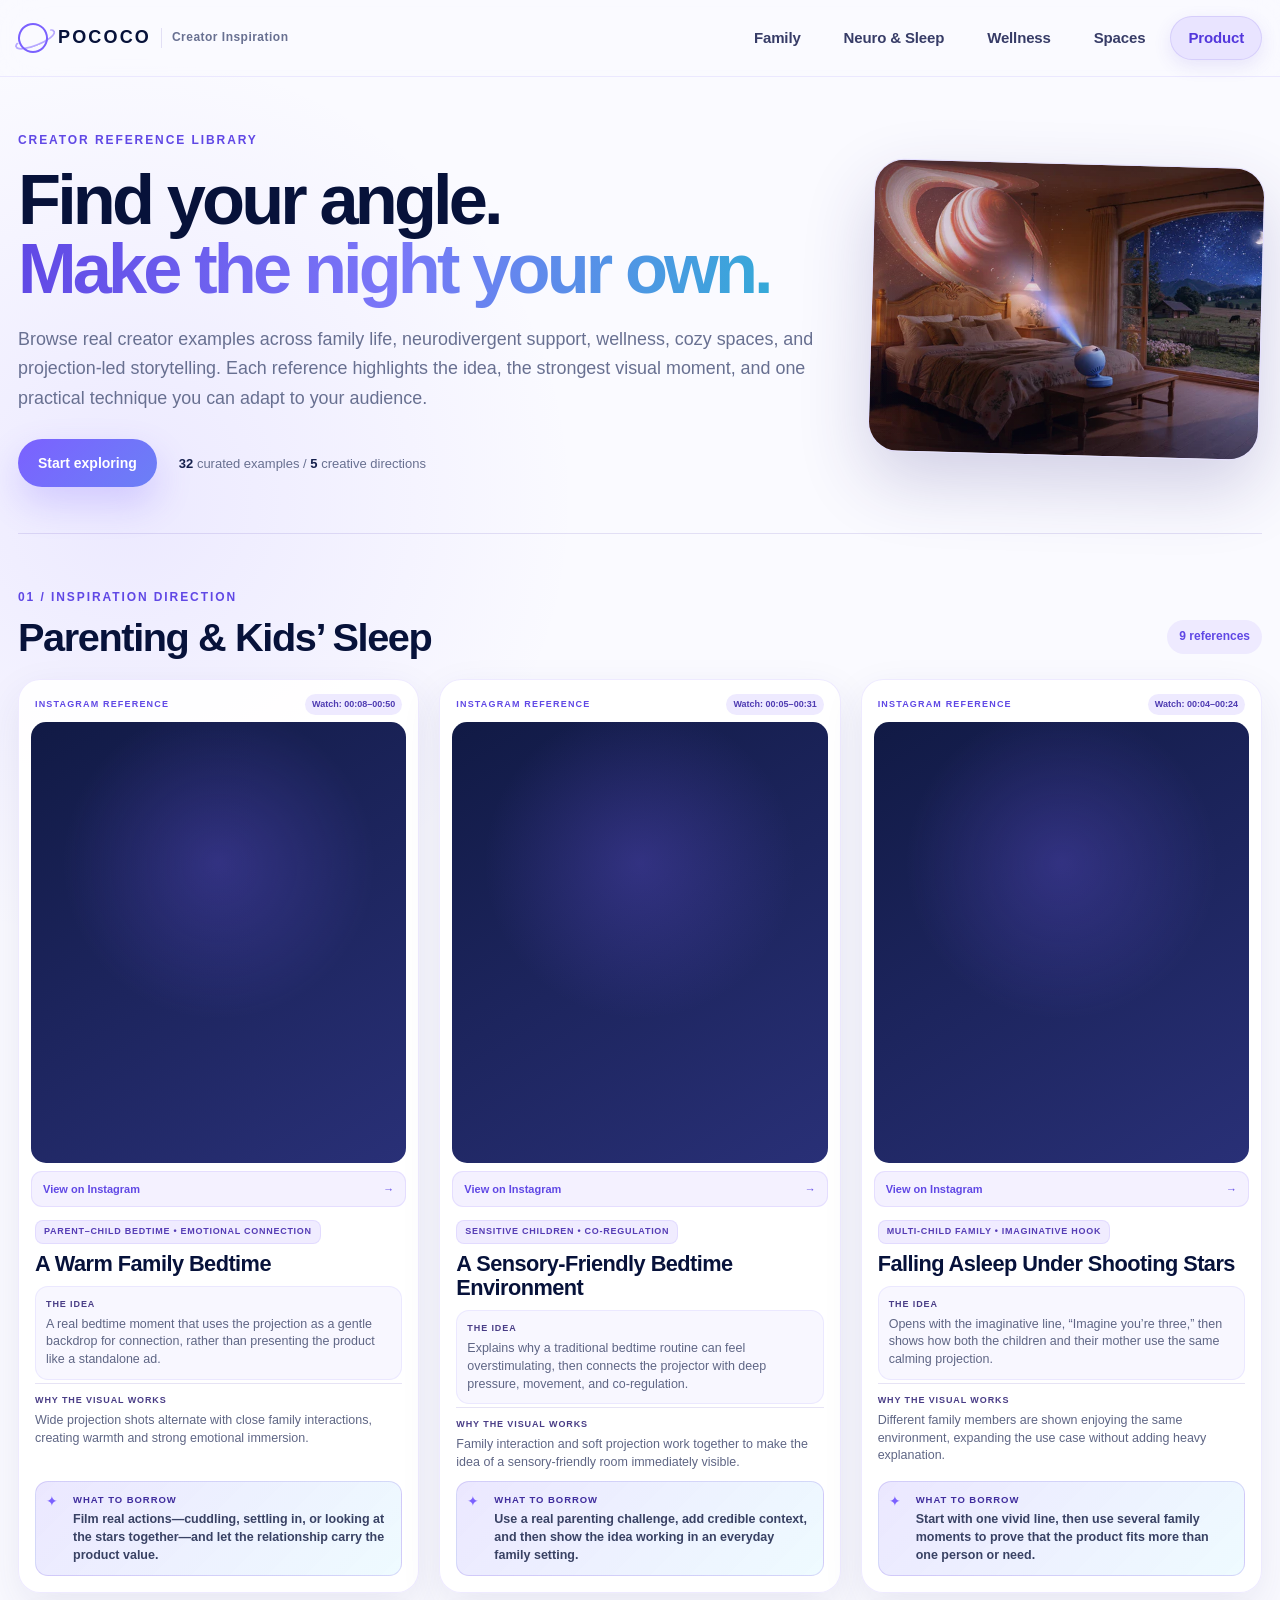
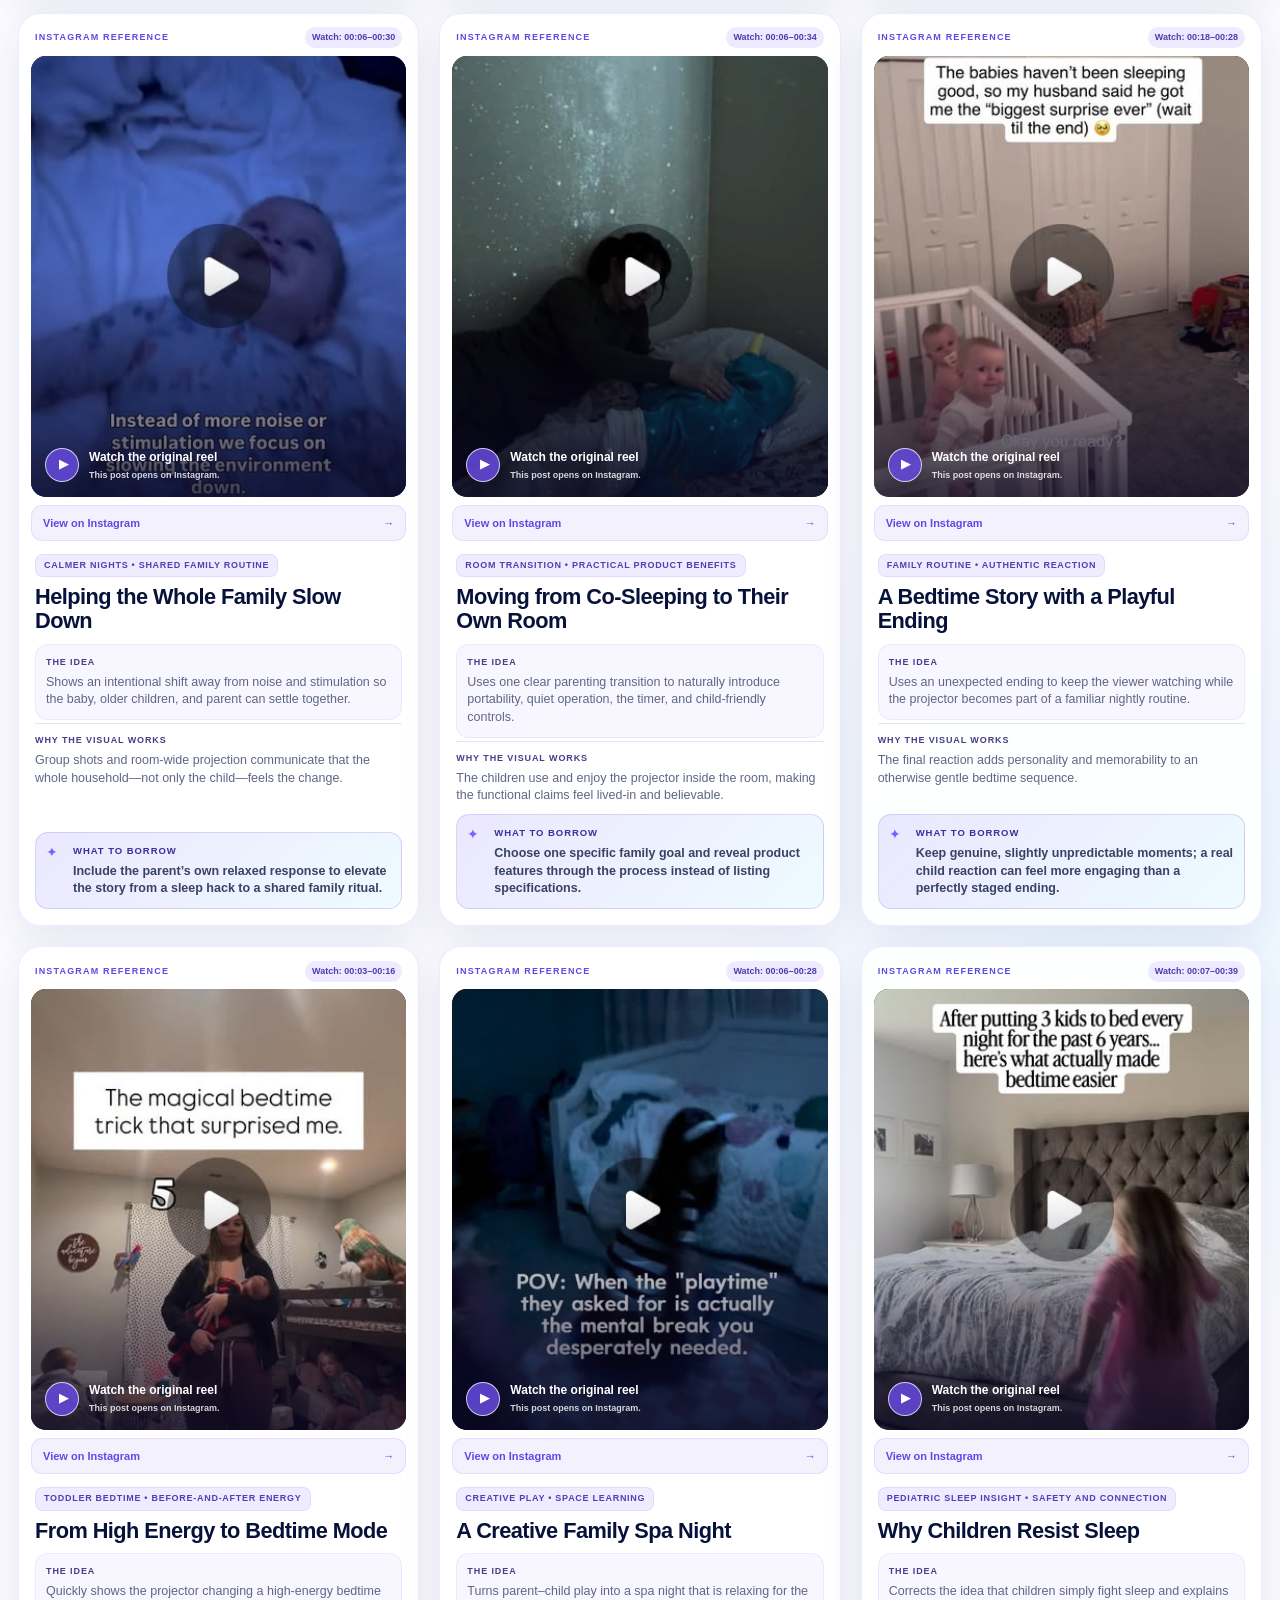
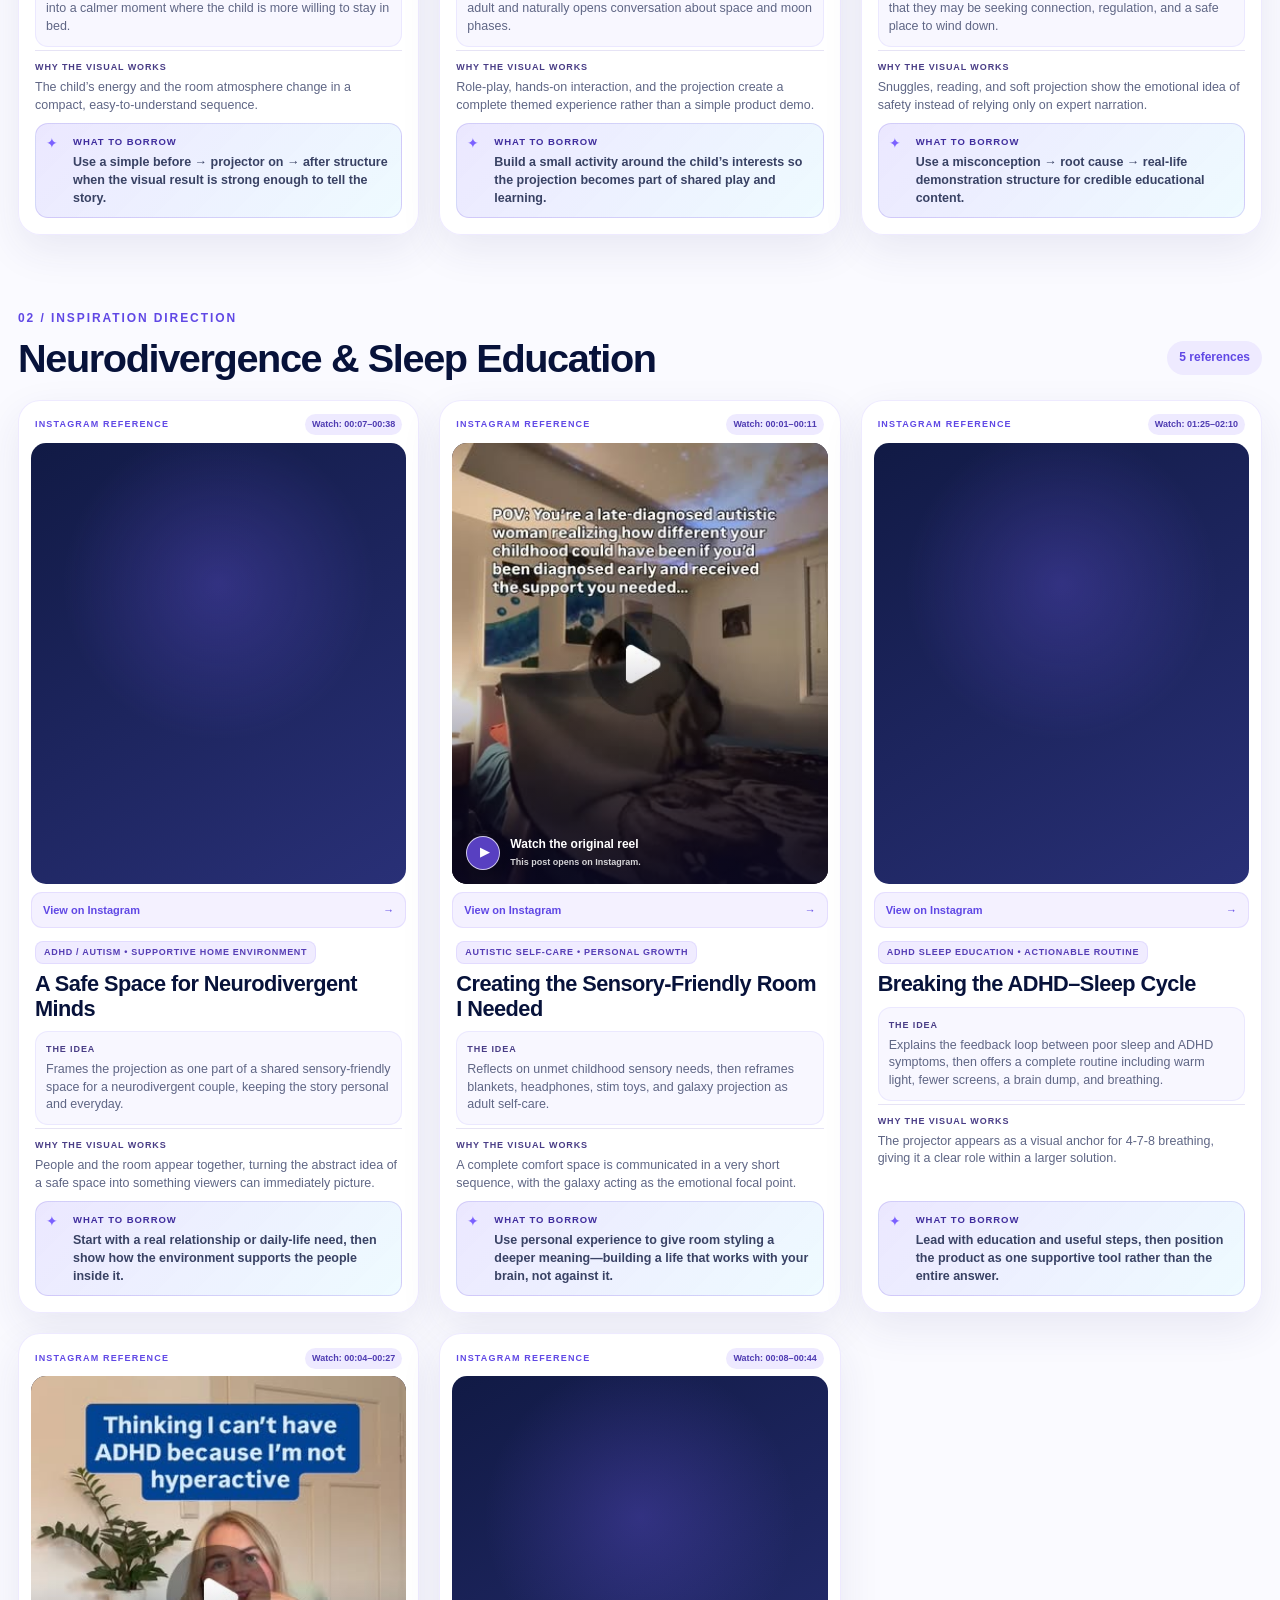
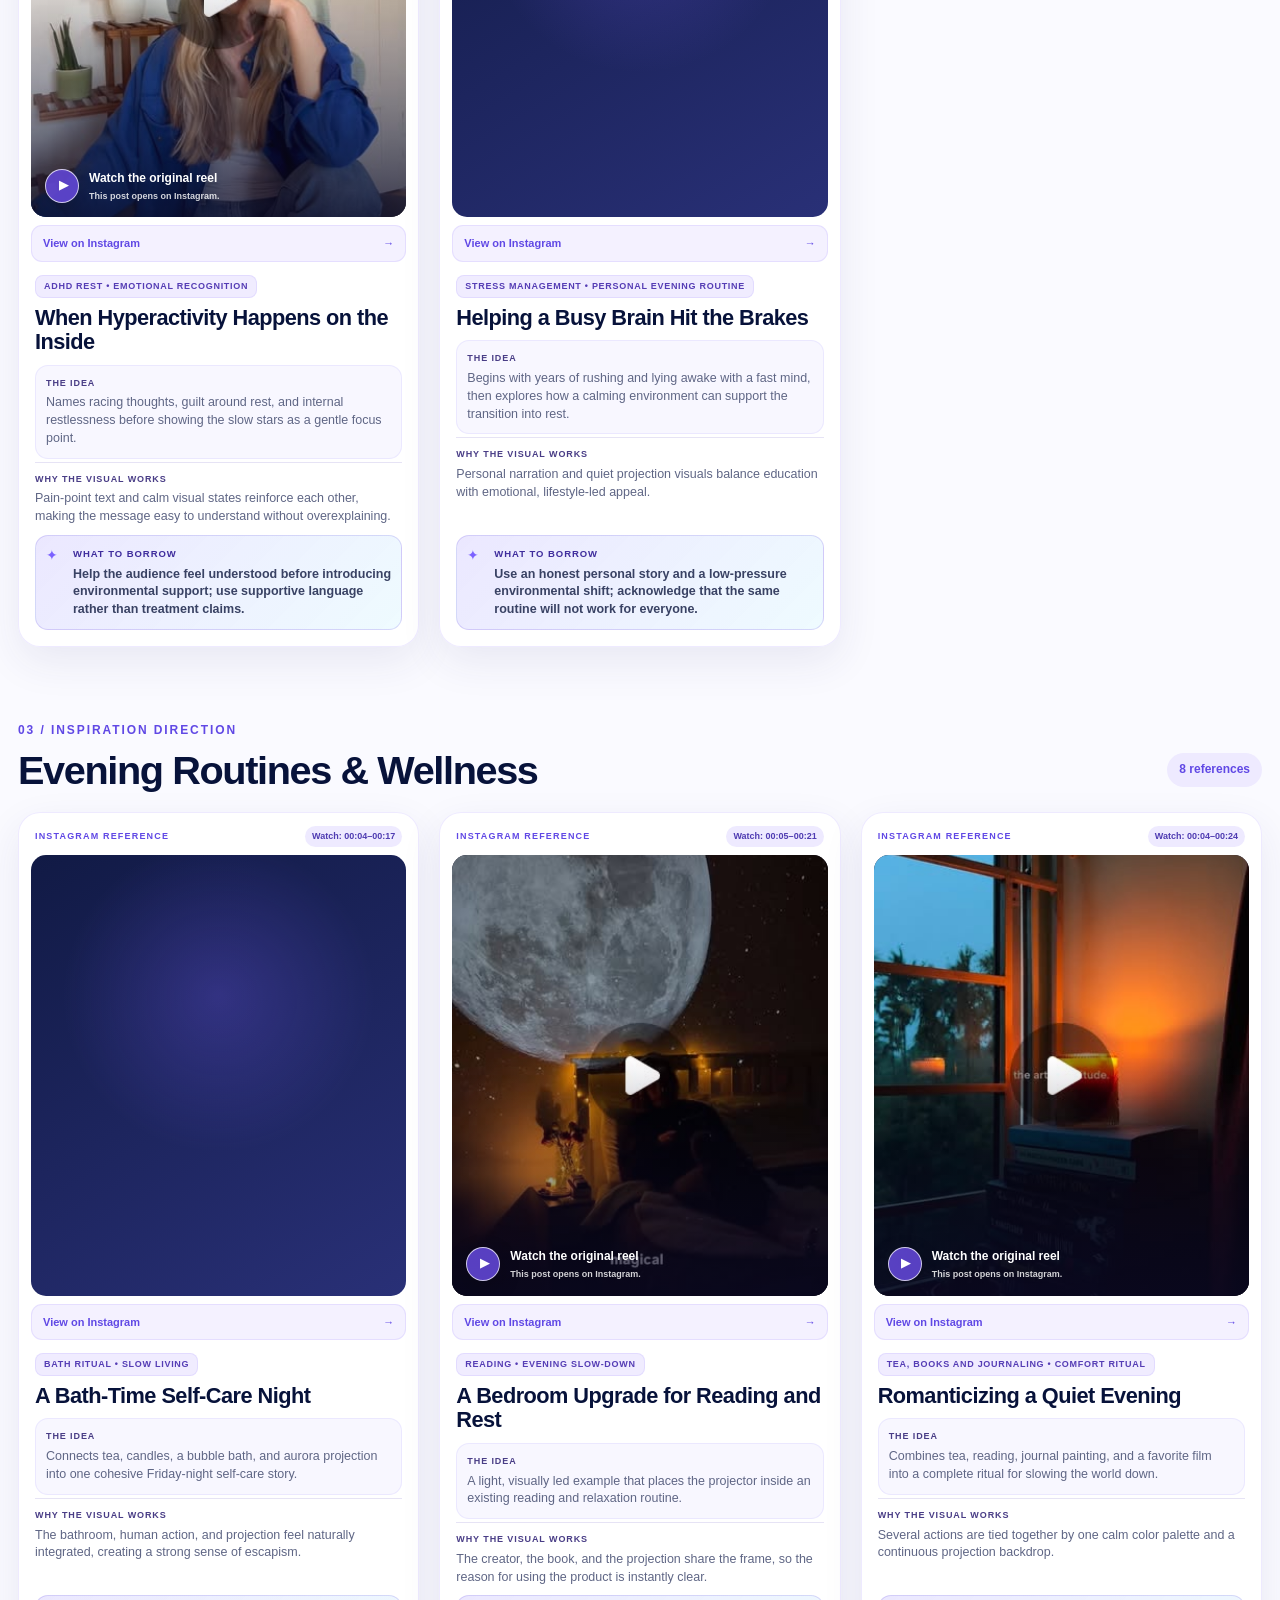
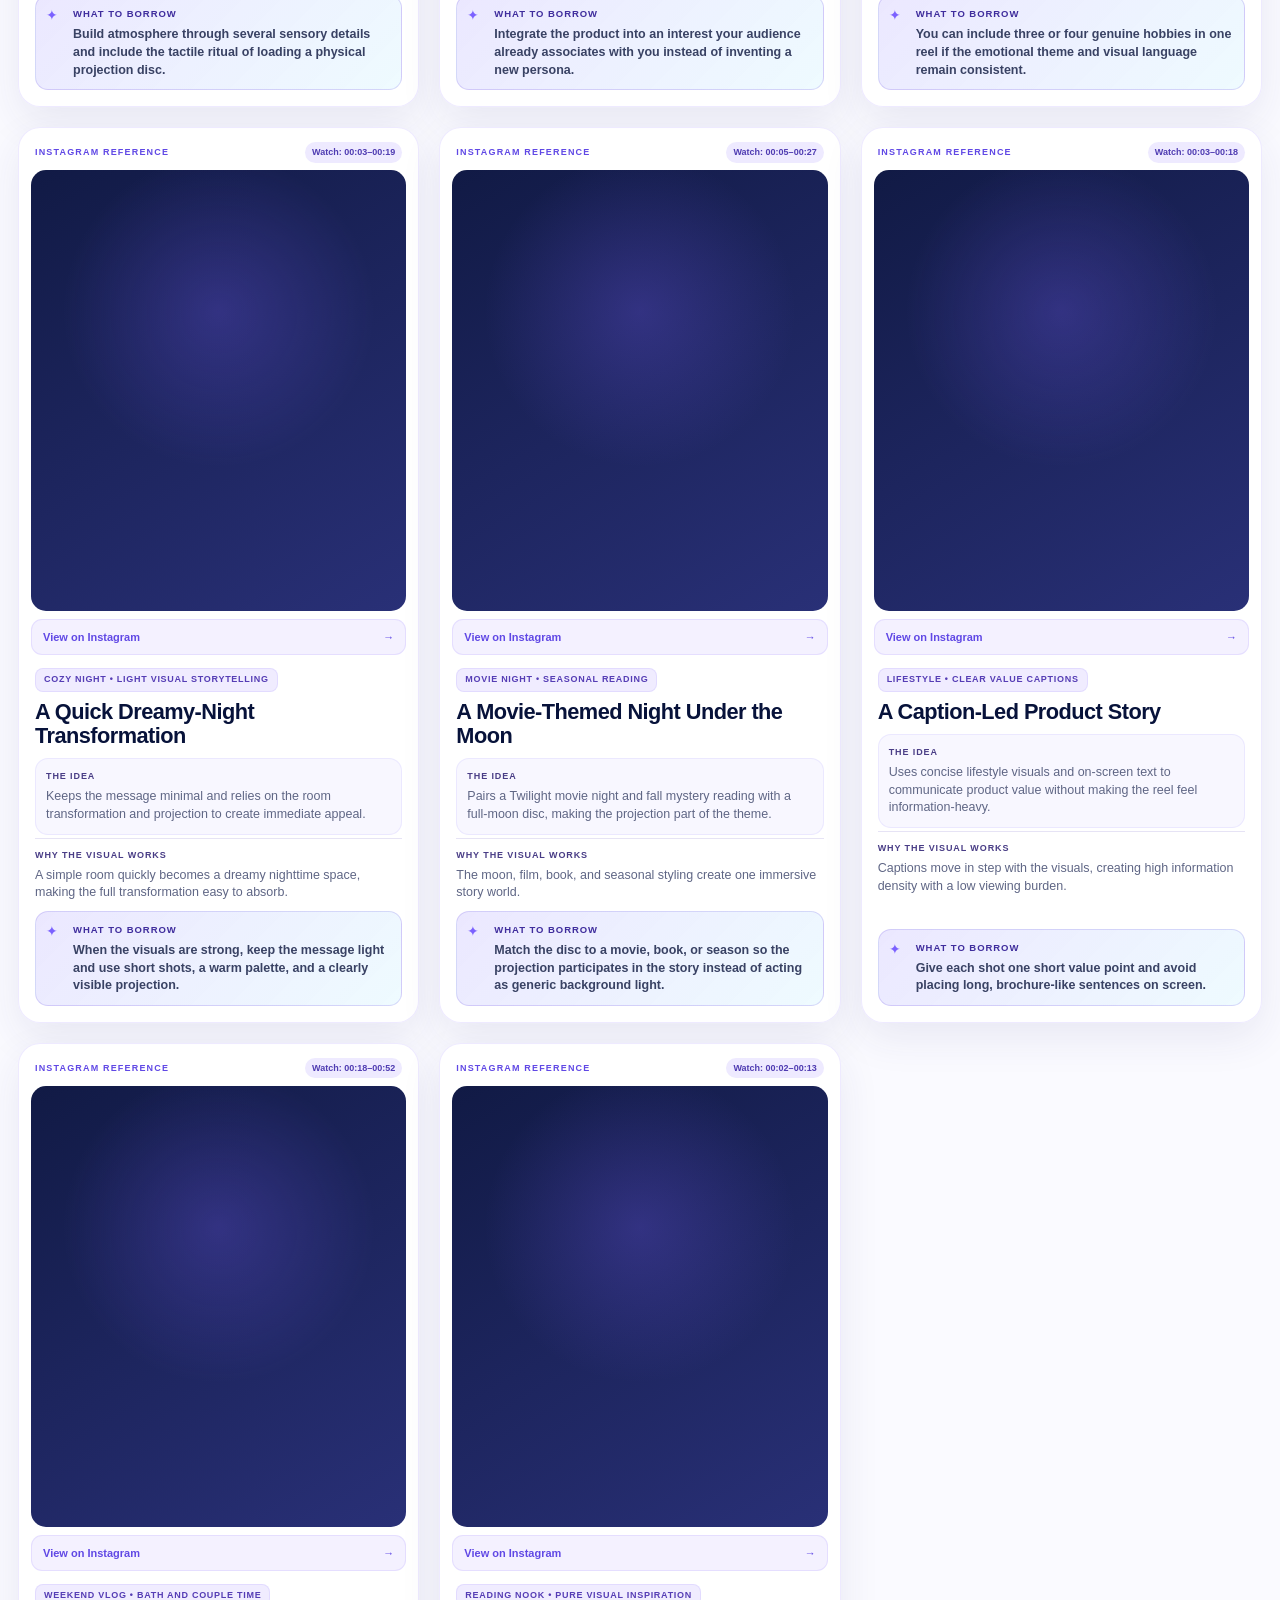
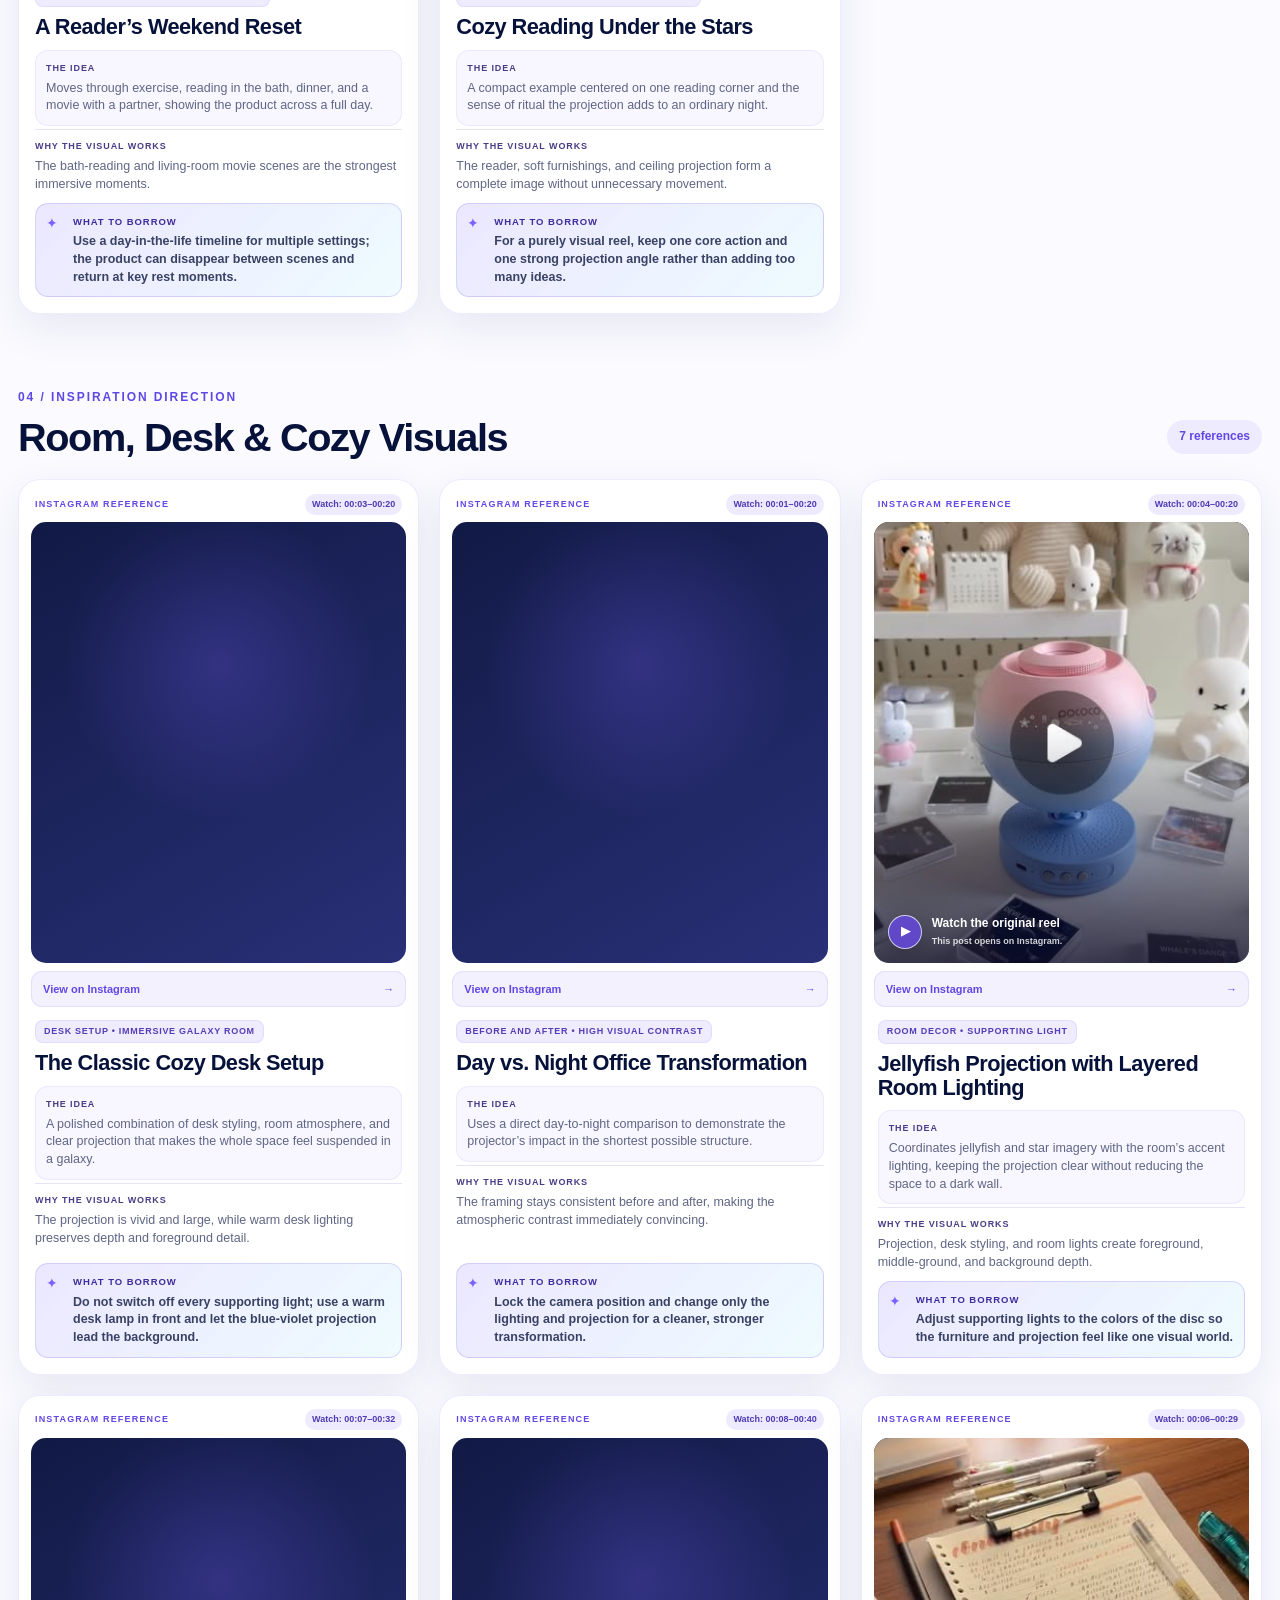
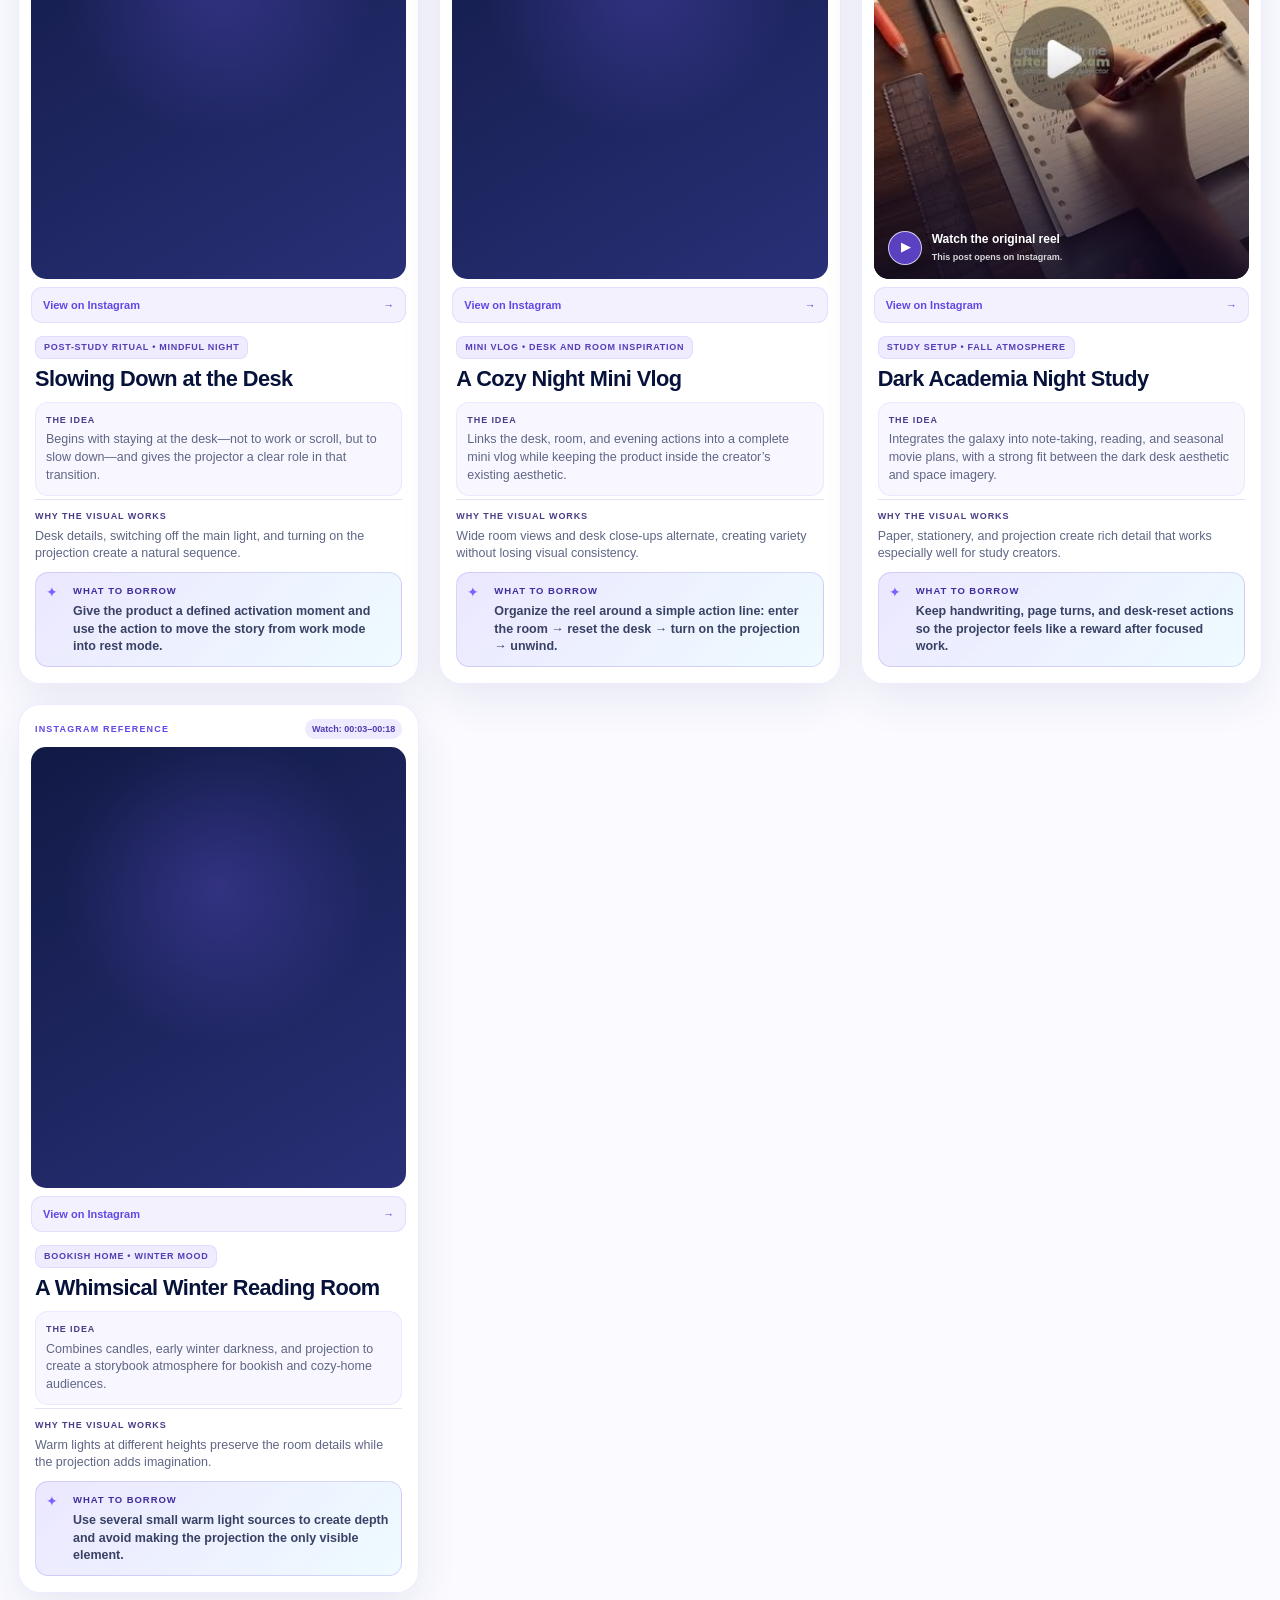
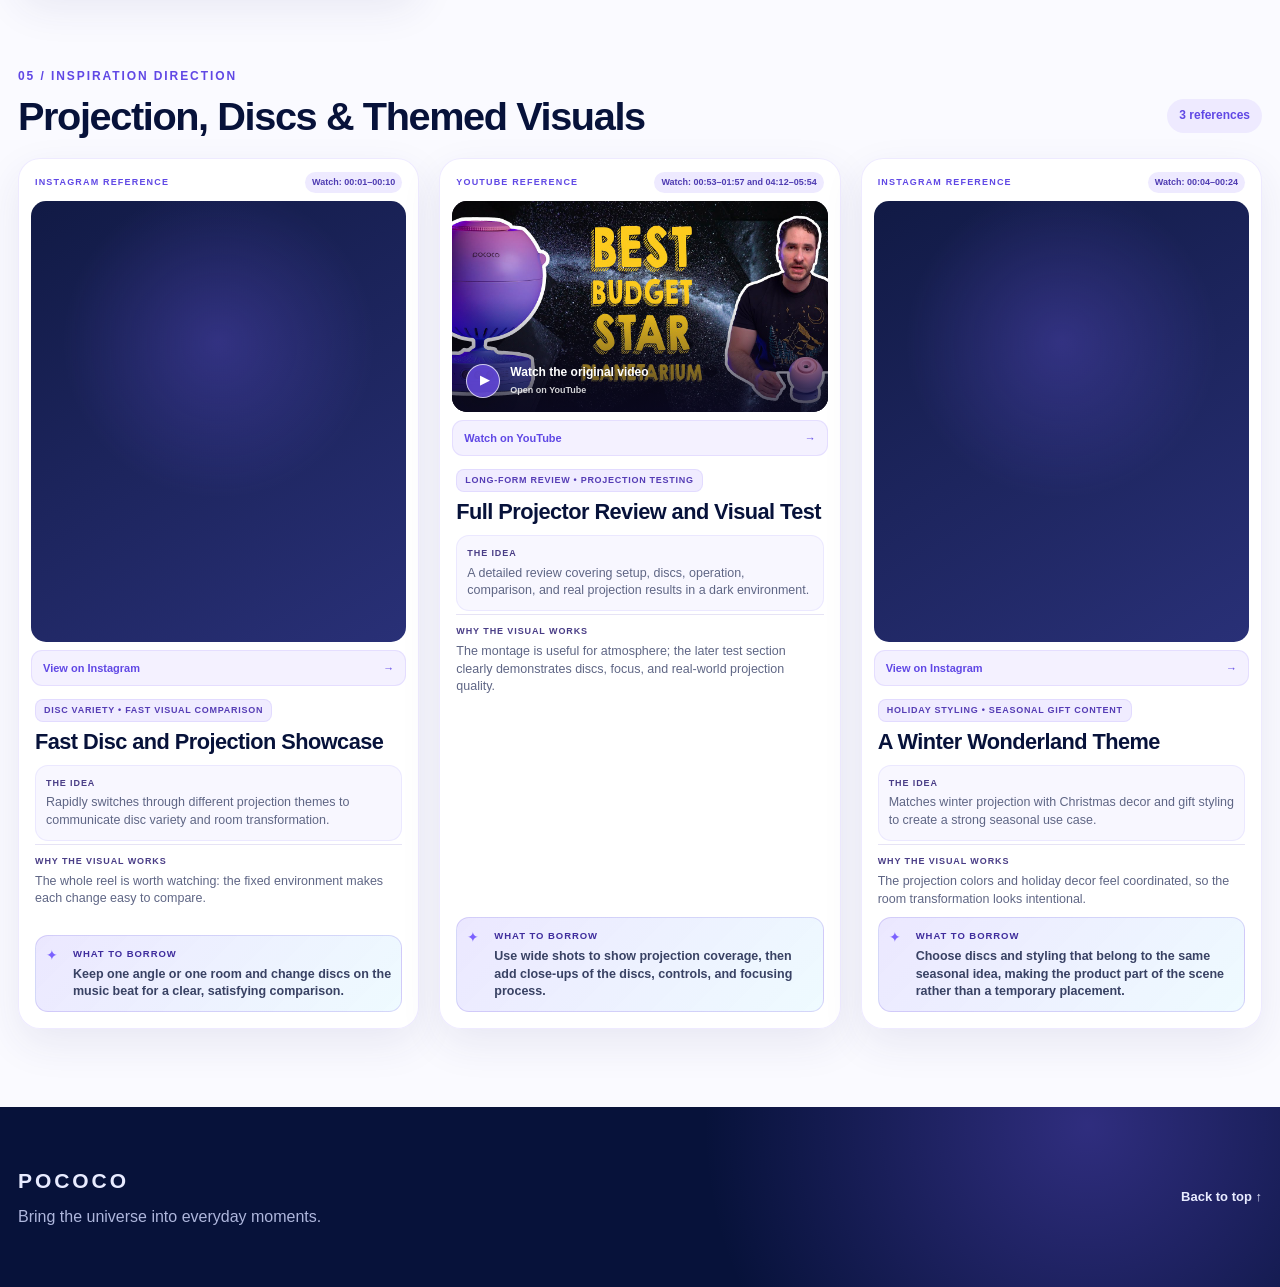
==== pococo-creator-inspiration-github-pages/index.html @ e90cc297 "Add files via upload" ====
<!doctype html>
<html lang="en">
<head>
  <meta charset="utf-8">
  <meta name="viewport" content="width=device-width, initial-scale=1">
  <meta name="theme-color" content="#f5f3ff">
  <meta name="description" content="A curated library of POCOCO creator inspiration: content angles, visual references, and practical ideas to borrow.">
  <title>POCOCO Creator Inspiration Library</title>
  <link rel="preconnect" href="https://www.instagram.com">
  <link rel="preconnect" href="https://www.youtube-nocookie.com">
  <link rel="stylesheet" href="./styles.css">
  <link rel="stylesheet" href="./layout-v2.css">
  <link rel="stylesheet" href="./compact-final.css">
  <link rel="stylesheet" href="./embed-fallback.css">
  <link rel="stylesheet" href="./nav-enhancement.css">
</head>
<body>
  <a class="skip-link" href="#library">Skip to inspiration library</a>

  <header class="site-header" id="top">
    <div class="header-inner">
      <a class="brand" href="#top" aria-label="POCOCO Creator Inspiration Library home">
        <span class="brand-orbit" aria-hidden="true"></span>
        <span class="brand-name">POCOCO</span>
        <span class="brand-divider" aria-hidden="true"></span>
        <span class="brand-subtitle">Creator Inspiration</span>
      </a>
      <button class="menu-toggle" type="button" aria-expanded="false" aria-controls="category-nav">
        <span>Browse categories</span>
        <span class="menu-icon" aria-hidden="true"></span>
      </button>
      <nav class="category-nav" id="category-nav" aria-label="Inspiration categories"></nav>
    </div>
  </header>

  <main>
    <section class="hero compact-hero" aria-labelledby="page-title">
      <div class="hero-copy">
        <p class="eyebrow">Creator reference library</p>
        <h1 id="page-title">Find your angle.<br><span>Make the night your own.</span></h1>
        <p class="hero-lead">
          Browse real creator examples across family life, neurodivergent support, wellness,
          cozy spaces, and projection-led storytelling. Each reference highlights the idea,
          the strongest visual moment, and one practical technique you can adapt to your audience.
        </p>
        <div class="hero-actions">
          <a class="button primary" href="#family">Start exploring</a>
          <p><strong>32</strong> curated examples / <strong>5</strong> creative directions</p>
        </div>
      </div>
      <div class="hero-visual">
        <figure class="hero-photo">
          <img
            src="./assets/hero-bedroom.webp"
            alt="POCOCO projector creating a planetary scene in a cozy bedroom"
          >
        </figure>
      </div>
    </section>

    <div id="library">
      <div class="category-sections" id="category-sections" aria-live="polite"></div>
    </div>
  </main>

  <footer>
    <div class="footer-inner">
      <div>
        <span class="footer-brand">POCOCO</span>
        <p>Bring the universe into everyday moments.</p>
      </div>
      <a href="#top">Back to top &uarr;</a>
    </div>
  </footer>

  <template id="category-template">
    <section class="category-section">
      <div class="section-heading">
        <div>
          <p class="section-index"></p>
          <h2></h2>
        </div>
        <p class="section-count"></p>
      </div>
      <div class="case-list"></div>
    </section>
  </template>

  <template id="case-template">
    <article class="case-card">
      <div class="video-shell">
        <div class="video-topline">
          <span class="platform-badge"></span>
          <span class="watch-time"></span>
        </div>
        <div class="embed-wrap">
          <iframe
            loading="lazy"
            title=""
            src=""
            allow="autoplay; clipboard-write; encrypted-media; picture-in-picture; web-share"
            allowfullscreen>
          </iframe>
        </div>
        <a class="source-link" href="" target="_blank" rel="noopener noreferrer">
          <span class="source-link-label">View original post</span>
          <span aria-hidden="true">&rarr;</span>
        </a>
      </div>
      <div class="case-copy">
        <p class="direction"></p>
        <h3></h3>
        <div class="case-block overview-block">
          <span class="block-label">The idea</span>
          <p class="overview"></p>
        </div>
        <div class="case-block visual-block">
          <span class="block-label">Why the visual works</span>
          <p class="visual-note"></p>
        </div>
        <div class="takeaway">
          <span class="takeaway-icon" aria-hidden="true">&#10022;</span>
          <div>
            <span class="block-label">What to borrow</span>
            <p class="learn"></p>
          </div>
        </div>
      </div>
    </article>
  </template>

  <script src="./data.js"></script>
  <script src="./app-final.js"></script>
  <script src="./audited-instagram-fallbacks.js"></script>
  <script src="./youtube-fallback.js"></script>
</body>
</html>
---- pococo-creator-inspiration-github-pages/styles.css ----
:root {
  --deep: #07123a;
  --ink: #15204d;
  --muted: #687091;
  --violet: #7b61ff;
  --violet-deep: #6048e5;
  --blue: #7fa0ff;
  --cyan: #64d6f5;
  --gold: #ffd66b;
  --paper: #fafaff;
  --soft: #f3f5ff;
  --lavender: #eeeaff;
  --white: #ffffff;
  --line: rgba(100, 83, 195, .16);
  --shadow: 0 24px 68px rgba(51, 52, 124, .12);
  --content: 1240px;
}

* {
  box-sizing: border-box;
}

html {
  scroll-behavior: smooth;
  scroll-padding-top: 112px;
}

body {
  margin: 0;
  color: var(--ink);
  background:
    radial-gradient(circle at 10% 4%, rgba(123, 97, 255, .11), transparent 28rem),
    radial-gradient(circle at 88% 20%, rgba(93, 215, 255, .10), transparent 28rem),
    var(--paper);
  font-family: -apple-system, BlinkMacSystemFont, "SF Pro Display", "SF Pro Text", Inter, "Segoe UI", Arial, sans-serif;
  line-height: 1.65;
  -webkit-font-smoothing: antialiased;
}

body.menu-open {
  overflow: hidden;
}

a {
  color: inherit;
}

button,
a {
  -webkit-tap-highlight-color: transparent;
}

.skip-link {
  position: fixed;
  z-index: 999;
  top: 8px;
  left: 8px;
  padding: 10px 14px;
  color: var(--white);
  background: var(--deep);
  border-radius: 10px;
  transform: translateY(-150%);
}

.skip-link:focus {
  transform: translateY(0);
}

.site-header {
  position: sticky;
  z-index: 100;
  top: 0;
  border-bottom: 1px solid rgba(123, 97, 255, .12);
  background: rgba(250, 250, 255, .86);
  backdrop-filter: blur(20px);
}

.header-inner {
  width: min(var(--content), calc(100% - 36px));
  min-height: 76px;
  margin: 0 auto;
  display: flex;
  align-items: center;
  gap: 28px;
}

.brand {
  flex: 0 0 auto;
  display: inline-flex;
  align-items: center;
  gap: 10px;
  text-decoration: none;
  color: var(--deep);
}

.brand-orbit {
  position: relative;
  width: 30px;
  height: 30px;
  border: 2px solid var(--violet);
  border-radius: 50%;
  transform: rotate(-22deg);
}

.brand-orbit::after {
  content: "";
  position: absolute;
  width: 39px;
  height: 10px;
  top: 8px;
  left: -7px;
  border: 2px solid rgba(123, 97, 255, .52);
  border-top-color: transparent;
  border-radius: 50%;
}

.brand-name {
  font-size: 18px;
  font-weight: 900;
  letter-spacing: .12em;
}

.brand-divider {
  width: 1px;
  height: 20px;
  background: var(--line);
}

.brand-subtitle {
  color: var(--muted);
  font-size: 12px;
  font-weight: 750;
  letter-spacing: .04em;
}

.category-nav {
  margin-left: auto;
  display: flex;
  justify-content: flex-end;
  align-items: center;
  gap: 6px;
}

.category-nav a {
  padding: 9px 11px;
  border-radius: 999px;
  color: #4f5678;
  font-size: 12px;
  font-weight: 800;
  line-height: 1.2;
  text-decoration: none;
  transition: color .18s ease, background .18s ease;
}

.category-nav a:hover,
.category-nav a.active {
  color: var(--violet-deep);
  background: var(--lavender);
}

.menu-toggle {
  display: none;
  margin-left: auto;
  padding: 9px 12px;
  align-items: center;
  gap: 10px;
  color: var(--ink);
  background: var(--white);
  border: 1px solid var(--line);
  border-radius: 999px;
  font: inherit;
  font-size: 12px;
  font-weight: 800;
}

.menu-icon,
.menu-icon::before,
.menu-icon::after {
  width: 16px;
  height: 2px;
  display: block;
  background: var(--violet);
  border-radius: 2px;
}

.menu-icon {
  position: relative;
}

.menu-icon::before,
.menu-icon::after {
  content: "";
  position: absolute;
  left: 0;
}

.menu-icon::before {
  top: -5px;
}

.menu-icon::after {
  top: 5px;
}

.hero {
  position: relative;
  width: min(var(--content), calc(100% - 36px));
  min-height: 620px;
  margin: 0 auto;
  padding: 96px 0 74px;
  display: grid;
  grid-template-columns: minmax(0, 1.08fr) minmax(360px, .92fr);
  align-items: center;
  gap: 64px;
}

.eyebrow,
.section-index {
  margin: 0 0 14px;
  color: var(--violet-deep);
  font-size: 12px;
  font-weight: 900;
  letter-spacing: .16em;
  text-transform: uppercase;
}

.hero h1 {
  max-width: 760px;
  margin: 0;
  color: var(--deep);
  font-size: clamp(47px, 6.4vw, 84px);
  line-height: .98;
  letter-spacing: -.055em;
}

.hero h1 span {
  color: transparent;
  background: linear-gradient(98deg, var(--violet-deep), #7a77f8 50%, #35a9d8);
  -webkit-background-clip: text;
  background-clip: text;
}

.hero-lead {
  max-width: 720px;
  margin: 28px 0 0;
  color: var(--muted);
  font-size: clamp(17px, 1.7vw, 21px);
}

.hero-actions {
  margin-top: 34px;
  display: flex;
  align-items: center;
  gap: 22px;
}

.hero-actions p {
  margin: 0;
  color: var(--muted);
  font-size: 13px;
}

.hero-actions strong {
  color: var(--ink);
}

.button {
  display: inline-flex;
  min-height: 48px;
  padding: 12px 20px;
  align-items: center;
  justify-content: center;
  border-radius: 999px;
  font-size: 14px;
  font-weight: 850;
  text-decoration: none;
}

.button.primary {
  color: var(--white);
  background: linear-gradient(135deg, var(--violet), #6b80f6);
  box-shadow: 0 16px 36px rgba(123, 97, 255, .24);
  transition: transform .18s ease, box-shadow .18s ease;
}

.button.primary:hover {
  transform: translateY(-2px);
  box-shadow: 0 20px 42px rgba(123, 97, 255, .3);
}

.hero-visual {
  position: relative;
  min-height: 470px;
  display: grid;
  place-items: center;
}

.glow {
  position: absolute;
  border-radius: 50%;
  filter: blur(4px);
}

.glow-one {
  width: 390px;
  height: 390px;
  background: radial-gradient(circle at 38% 35%, rgba(255,255,255,.95), rgba(123,97,255,.20) 42%, rgba(123,97,255,0) 72%);
}

.glow-two {
  width: 330px;
  height: 330px;
  right: 0;
  bottom: 0;
  background: radial-gradient(circle, rgba(93,215,255,.18), transparent 68%);
}

.planet-card {
  position: relative;
  z-index: 2;
  width: min(410px, 92%);
  padding: 28px 30px 26px;
  background: rgba(255,255,255,.72);
  border: 1px solid rgba(255,255,255,.88);
  border-radius: 40px;
  box-shadow: var(--shadow);
  backdrop-filter: blur(20px);
  transform: rotate(2deg);
}

.planet-card p {
  margin: 18px 0 0;
  color: #535b7d;
  font-size: 15px;
  font-weight: 700;
}

.planet {
  position: relative;
  width: 260px;
  height: 260px;
  margin: 0 auto;
  overflow: visible;
  background:
    radial-gradient(circle at 32% 27%, rgba(255,255,255,.92), transparent 10%),
    radial-gradient(circle at 42% 40%, #a8d7ff 0 8%, transparent 9%),
    radial-gradient(circle at 58% 58%, #6748df 0 8%, transparent 9%),
    radial-gradient(circle at 45% 45%, #a89bff, #7057e7 52%, #303c9d);
  border-radius: 50%;
  box-shadow:
    inset -28px -30px 58px rgba(12,16,67,.35),
    0 30px 80px rgba(83,63,190,.28);
}

.planet::after {
  content: "";
  position: absolute;
  inset: 13%;
  border: 1px solid rgba(255,255,255,.28);
  border-radius: 50%;
}

.planet-ring {
  position: absolute;
  z-index: -1;
  width: 360px;
  height: 78px;
  top: 92px;
  left: -50px;
  border: 24px solid rgba(255,214,107,.64);
  border-left-color: rgba(93,215,255,.5);
  border-right-color: rgba(123,97,255,.42);
  border-radius: 50%;
  transform: rotate(-18deg);
  box-shadow: 0 0 30px rgba(255,214,107,.16);
}

.planet-light {
  position: absolute;
  width: 42px;
  height: 18px;
  top: 67px;
  right: 53px;
  border-radius: 50%;
  background: rgba(255,255,255,.34);
  filter: blur(3px);
  transform: rotate(-28deg);
}

.star {
  position: absolute;
  z-index: 3;
  color: var(--violet);
  font-size: 28px;
}

.star-a { top: 40px; right: 34px; }
.star-b { bottom: 92px; left: 14px; color: #42b6df; font-size: 38px; }
.star-c { top: 110px; left: 20px; color: var(--gold); font-size: 18px; }

.library-intro {
  width: min(var(--content), calc(100% - 36px));
  margin: 0 auto;
  padding: 64px 0;
  display: grid;
  grid-template-columns: 1.12fr .88fr;
  gap: 80px;
  border-top: 1px solid var(--line);
}

.library-intro h2 {
  max-width: 780px;
  margin: 0;
  color: var(--deep);
  font-size: clamp(32px, 4.1vw, 53px);
  line-height: 1.08;
  letter-spacing: -.035em;
}

.library-intro > p {
  margin: 33px 0 0;
  color: var(--muted);
  font-size: 17px;
}

.category-sections {
  width: min(var(--content), calc(100% - 36px));
  margin: 0 auto;
}

.category-section {
  padding: 76px 0 34px;
  scroll-margin-top: 100px;
}

.section-heading {
  margin-bottom: 28px;
  display: flex;
  justify-content: space-between;
  align-items: flex-end;
  gap: 24px;
}

.section-heading h2 {
  margin: 0;
  color: var(--deep);
  font-size: clamp(30px, 4vw, 48px);
  line-height: 1.08;
  letter-spacing: -.035em;
}

.section-count {
  flex: 0 0 auto;
  margin: 0 0 5px;
  padding: 7px 12px;
  color: var(--violet-deep);
  background: var(--lavender);
  border-radius: 999px;
  font-size: 12px;
  font-weight: 850;
}

.case-list {
  display: grid;
  gap: 30px;
}

.case-card {
  min-width: 0;
  padding: 22px;
  display: grid;
  grid-template-columns: minmax(320px, .88fr) minmax(0, 1.12fr);
  gap: 36px;
  align-items: stretch;
  background: rgba(255,255,255,.88);
  border: 1px solid rgba(123,97,255,.13);
  border-radius: 30px;
  box-shadow: 0 20px 58px rgba(42,46,111,.09);
}

.case-card:nth-child(even) {
  grid-template-columns: minmax(0, 1.12fr) minmax(320px, .88fr);
}

.case-card:nth-child(even) .video-shell {
  order: 2;
}

.case-card:nth-child(even) .case-copy {
  order: 1;
}

.video-shell {
  min-width: 0;
  display: flex;
  flex-direction: column;
}

.video-topline {
  min-height: 26px;
  margin: 2px 2px 10px;
  display: flex;
  justify-content: space-between;
  align-items: center;
  gap: 12px;
}

.platform-badge {
  color: var(--violet-deep);
  font-size: 11px;
  font-weight: 900;
  letter-spacing: .13em;
  text-transform: uppercase;
}

.watch-time {
  color: var(--muted);
  font-size: 11px;
  font-weight: 750;
}

.embed-wrap {
  position: relative;
  width: 100%;
  min-height: 550px;
  overflow: hidden;
  background:
    radial-gradient(circle at 50% 32%, rgba(123,97,255,.25), transparent 44%),
    linear-gradient(150deg, #111a45, #293077);
  border-radius: 22px;
}

.embed-wrap iframe {
  width: 100%;
  height: 100%;
  min-height: 550px;
  display: block;
  border: 0;
}

.case-card.youtube .embed-wrap,
.case-card.youtube .embed-wrap iframe {
  min-height: 0;
  aspect-ratio: 16 / 9;
}

.source-link {
  margin-top: 12px;
  padding: 11px 14px;
  display: flex;
  justify-content: space-between;
  align-items: center;
  color: var(--violet-deep);
  background: #f4f1ff;
  border: 1px solid rgba(123,97,255,.13);
  border-radius: 14px;
  font-size: 13px;
  font-weight: 850;
  text-decoration: none;
  transition: background .18s ease, transform .18s ease;
}

.source-link:hover {
  background: #ebe6ff;
  transform: translateY(-1px);
}

.case-copy {
  min-width: 0;
  padding: 18px 14px 14px 0;
  display: flex;
  flex-direction: column;
  justify-content: center;
}

.case-card:nth-child(even) .case-copy {
  padding-right: 0;
  padding-left: 14px;
}

.direction {
  margin: 0 0 10px;
  color: var(--violet-deep);
  font-size: 11px;
  font-weight: 900;
  letter-spacing: .11em;
  text-transform: uppercase;
}

.case-copy h3 {
  margin: 0 0 24px;
  color: var(--deep);
  font-size: clamp(27px, 3vw, 39px);
  line-height: 1.08;
  letter-spacing: -.035em;
}

.case-block {
  padding: 18px 0;
  border-top: 1px solid var(--line);
}

.overview-block {
  padding-top: 0;
  border-top: 0;
}

.block-label {
  display: block;
  margin-bottom: 5px;
  color: #505878;
  font-size: 11px;
  font-weight: 900;
  letter-spacing: .12em;
  text-transform: uppercase;
}

.case-block p,
.takeaway p {
  margin: 0;
  color: var(--muted);
  font-size: 15px;
}

.takeaway {
  margin-top: 6px;
  padding: 17px 18px;
  display: grid;
  grid-template-columns: 28px 1fr;
  gap: 10px;
  background: linear-gradient(135deg, rgba(123,97,255,.10), rgba(93,215,255,.08));
  border: 1px solid rgba(123,97,255,.12);
  border-radius: 18px;
}

.takeaway-icon {
  color: var(--violet);
  font-size: 19px;
  line-height: 1.35;
}

footer {
  margin-top: 90px;
  color: #e8ebff;
  background:
    radial-gradient(circle at 85% 10%, rgba(123,97,255,.35), transparent 24rem),
    var(--deep);
}

.footer-inner {
  width: min(var(--content), calc(100% - 36px));
  min-height: 180px;
  margin: 0 auto;
  display: flex;
  justify-content: space-between;
  align-items: center;
  gap: 30px;
}

.footer-brand {
  font-size: 21px;
  font-weight: 900;
  letter-spacing: .14em;
}

.footer-inner p {
  margin: 5px 0 0;
  color: #aeb6dc;
}

.footer-inner a {
  font-size: 13px;
  font-weight: 800;
  text-decoration: none;
}

@media (max-width: 1080px) {
  .header-inner {
    min-height: 70px;
  }

  .brand-subtitle,
  .brand-divider {
    display: none;
  }

  .category-nav a {
    padding-inline: 8px;
    font-size: 11px;
  }

  .hero {
    grid-template-columns: minmax(0, 1fr) 360px;
    gap: 30px;
  }

  .planet {
    width: 220px;
    height: 220px;
  }

  .planet-ring {
    width: 305px;
    top: 76px;
    left: -42px;
  }

  .case-card,
  .case-card:nth-child(even) {
    grid-template-columns: minmax(290px, .8fr) minmax(0, 1.2fr);
    gap: 26px;
  }

  .case-card:nth-child(even) .video-shell,
  .case-card:nth-child(even) .case-copy {
    order: initial;
  }

  .case-card:nth-child(even) .case-copy {
    padding-left: 0;
    padding-right: 14px;
  }

  .embed-wrap,
  .embed-wrap iframe {
    min-height: 500px;
  }
}

@media (max-width: 820px) {
  html {
    scroll-padding-top: 82px;
  }

  .header-inner {
    width: min(100% - 24px, var(--content));
  }

  .menu-toggle {
    display: inline-flex;
  }

  .category-nav {
    position: fixed;
    inset: 70px 0 auto;
    max-height: calc(100dvh - 70px);
    padding: 18px 18px 26px;
    display: grid;
    justify-content: stretch;
    gap: 8px;
    overflow-y: auto;
    background: rgba(250,250,255,.98);
    border-bottom: 1px solid var(--line);
    box-shadow: 0 18px 34px rgba(35,38,88,.12);
    transform: translateY(-130%);
    opacity: 0;
    pointer-events: none;
    transition: transform .22s ease, opacity .22s ease;
  }

  .category-nav.open {
    transform: translateY(0);
    opacity: 1;
    pointer-events: auto;
  }

  .category-nav a {
    padding: 14px 16px;
    color: var(--ink);
    background: var(--white);
    border: 1px solid var(--line);
    border-radius: 14px;
    font-size: 13px;
  }

  .hero {
    min-height: auto;
    padding: 72px 0 44px;
    grid-template-columns: 1fr;
    gap: 30px;
  }

  .hero-visual {
    min-height: 390px;
  }

  .library-intro {
    padding: 54px 0 24px;
    grid-template-columns: 1fr;
    gap: 16px;
  }

  .library-intro > p {
    margin-top: 0;
  }

  .category-section {
    padding-top: 68px;
  }

  .case-card,
  .case-card:nth-child(even) {
    padding: 16px;
    grid-template-columns: 1fr;
    gap: 8px;
    border-radius: 24px;
  }

  .case-card:nth-child(even) .video-shell,
  .case-card:nth-child(even) .case-copy {
    order: initial;
  }

  .case-copy,
  .case-card:nth-child(even) .case-copy {
    padding: 24px 6px 8px;
  }

  .embed-wrap,
  .embed-wrap iframe {
    min-height: min(680px, 118vw);
  }
}

@media (max-width: 540px) {
  .header-inner,
  .hero,
  .library-intro,
  .category-sections,
  .footer-inner {
    width: min(100% - 24px, var(--content));
  }

  .brand-name {
    font-size: 15px;
  }

  .brand-orbit {
    width: 26px;
    height: 26px;
  }

  .brand-orbit::after {
    width: 34px;
    top: 7px;
  }

  .menu-toggle span:first-child {
    display: none;
  }

  .menu-toggle {
    width: 42px;
    height: 42px;
    justify-content: center;
  }

  .hero {
    padding-top: 52px;
  }

  .hero h1 {
    font-size: clamp(42px, 13.5vw, 62px);
  }

  .hero-lead {
    font-size: 16px;
  }

  .hero-actions {
    align-items: flex-start;
    flex-direction: column;
    gap: 14px;
  }

  .hero-visual {
    min-height: 330px;
  }

  .planet-card {
    width: 100%;
    padding: 22px 22px 20px;
    border-radius: 28px;
  }

  .planet {
    width: 190px;
    height: 190px;
  }

  .planet-ring {
    width: 266px;
    height: 62px;
    top: 68px;
    left: -38px;
    border-width: 18px;
  }

  .section-heading {
    align-items: flex-start;
    flex-direction: column;
    gap: 12px;
  }

  .section-count {
    margin: 0;
  }

  .case-card {
    padding: 12px;
    border-radius: 20px;
  }

  .video-topline {
    margin-inline: 5px;
  }

  .embed-wrap {
    border-radius: 15px;
  }

  .embed-wrap,
  .embed-wrap iframe {
    min-height: 129vw;
    max-height: 690px;
  }

  .case-copy h3 {
    margin-bottom: 20px;
    font-size: 29px;
  }

  .case-block p,
  .takeaway p {
    font-size: 14px;
  }

  .footer-inner {
    padding: 44px 0;
    align-items: flex-start;
    flex-direction: column;
  }
}

@media (prefers-reduced-motion: reduce) {
  *,
  *::before,
  *::after {
    scroll-behavior: auto !important;
    transition-duration: .001ms !important;
    animation-duration: .001ms !important;
    animation-iteration-count: 1 !important;
  }
}
---- pococo-creator-inspiration-github-pages/layout-v2.css ----
:root {
  --content: 1480px;
}

.compact-hero {
  min-height: 440px;
  padding-top: 54px;
  padding-bottom: 46px;
  grid-template-columns: minmax(0, 1.35fr) minmax(260px, .65fr);
  gap: 42px;
  border-bottom: 1px solid var(--line);
}

.compact-hero h1 {
  font-size: clamp(46px, 5.5vw, 74px);
}

.compact-hero .hero-lead {
  max-width: 850px;
  margin-top: 22px;
  font-size: clamp(16px, 1.4vw, 19px);
}

.compact-hero .hero-actions {
  margin-top: 26px;
}

.compact-hero .hero-visual {
  min-height: 310px;
}

.compact-hero .planet-card {
  width: min(300px, 92%);
  padding: 20px 22px 18px;
  border-radius: 28px;
}

.compact-hero .planet {
  width: 170px;
  height: 170px;
}

.compact-hero .planet-ring {
  width: 238px;
  height: 56px;
  top: 60px;
  left: -34px;
  border-width: 17px;
}

.compact-hero .planet-card p {
  margin-top: 13px;
  font-size: 13px;
  line-height: 1.45;
}

.category-sections {
  width: min(var(--content), calc(100% - 36px));
}

.category-section {
  padding: 54px 0 20px;
}

.section-heading {
  margin-bottom: 20px;
}

.section-index {
  margin-bottom: 8px;
}

.section-heading h2 {
  font-size: clamp(30px, 3.1vw, 44px);
}

.case-list {
  display: grid;
  grid-template-columns: repeat(4, minmax(0, 1fr));
  gap: 20px;
  align-items: stretch;
}

.case-card,
.case-card:nth-child(even) {
  min-width: 0;
  height: 100%;
  padding: 12px;
  display: flex;
  flex-direction: column;
  gap: 0;
  background: rgba(255,255,255,.92);
  border-radius: 22px;
  box-shadow: 0 15px 42px rgba(42,46,111,.085);
}

.case-card:nth-child(even) .video-shell,
.case-card:nth-child(even) .case-copy {
  order: initial;
}

.video-shell {
  width: 100%;
}

.video-topline {
  min-height: 22px;
  margin: 1px 4px 7px;
}

.platform-badge {
  font-size: 9px;
}

.watch-time {
  padding: 3px 7px;
  color: #4f3cb2;
  background: #eeeaff;
  border-radius: 999px;
  font-size: 9px;
  font-weight: 850;
}

.embed-wrap,
.embed-wrap iframe {
  width: 100%;
  min-height: 0;
  height: auto;
  aspect-ratio: 4 / 5.25;
}

.embed-wrap {
  border-radius: 15px;
}

.case-card.youtube .embed-wrap,
.case-card.youtube .embed-wrap iframe {
  aspect-ratio: 16 / 9;
}

.source-link {
  margin-top: 8px;
  padding: 8px 11px;
  border-radius: 11px;
  font-size: 11px;
}

.case-copy,
.case-card:nth-child(even) .case-copy {
  padding: 16px 4px 4px;
  display: flex;
  flex: 1;
  justify-content: flex-start;
}

.direction {
  align-self: flex-start;
  margin: 0 0 10px;
  padding: 5px 8px;
  color: #553db5;
  background: #f0ecff;
  border: 1px solid rgba(123,97,255,.12);
  border-radius: 8px;
  font-size: 9px;
  line-height: 1.25;
  letter-spacing: .08em;
}

.case-copy h3 {
  margin: 0 0 15px;
  color: #07123a;
  font-size: clamp(20px, 1.7vw, 25px);
  line-height: 1.12;
  letter-spacing: -.025em;
}

.case-block {
  padding: 13px 0;
}

.overview-block {
  padding: 11px 12px;
  background: #f8f7ff;
  border: 1px solid rgba(123,97,255,.10);
  border-radius: 13px;
}

.visual-block {
  margin-top: 3px;
}

.block-label {
  margin-bottom: 4px;
  color: #493d86;
  font-size: 9px;
  letter-spacing: .1em;
}

.case-block p,
.takeaway p {
  color: #5f6685;
  font-size: 12.5px;
  line-height: 1.52;
}

.takeaway {
  margin-top: auto;
  padding: 12px;
  grid-template-columns: 20px 1fr;
  gap: 7px;
  background: linear-gradient(135deg, rgba(123,97,255,.15), rgba(93,215,255,.10));
  border-color: rgba(104,79,223,.20);
  border-radius: 13px;
}

.takeaway .block-label {
  color: #3f2d9d;
  font-size: 9.5px;
}

.takeaway p {
  color: #394264;
  font-weight: 650;
}

.takeaway-icon {
  font-size: 14px;
}

footer {
  margin-top: 58px;
}

@media (max-width: 1320px) {
  .case-list {
    grid-template-columns: repeat(3, minmax(0, 1fr));
  }
}

@media (max-width: 980px) {
  .compact-hero {
    grid-template-columns: 1fr;
  }

  .compact-hero .hero-visual {
    display: none;
  }

  .case-list {
    grid-template-columns: repeat(2, minmax(0, 1fr));
  }
}

@media (max-width: 820px) {
  .compact-hero {
    padding-top: 48px;
    padding-bottom: 36px;
  }

  .category-section {
    padding-top: 46px;
  }

  .case-card,
  .case-card:nth-child(even) {
    display: flex;
    padding: 11px;
  }

  .case-copy,
  .case-card:nth-child(even) .case-copy {
    padding: 15px 4px 4px;
  }

  .embed-wrap,
  .embed-wrap iframe {
    min-height: 0;
    height: auto;
    max-height: none;
    aspect-ratio: 4 / 5.2;
  }
}

@media (max-width: 620px) {
  .compact-hero h1 {
    font-size: clamp(40px, 12vw, 57px);
  }

  .compact-hero .hero-lead {
    font-size: 15px;
  }

  .case-list {
    grid-template-columns: 1fr;
    gap: 16px;
  }

  .section-heading {
    margin-bottom: 16px;
  }

  .section-heading h2 {
    font-size: 31px;
  }

  .case-card {
    width: 100%;
    max-width: 460px;
    margin: 0 auto;
  }

  .case-copy h3 {
    font-size: 25px;
  }

  .case-block p,
  .takeaway p {
    font-size: 13.5px;
  }
}
---- pococo-creator-inspiration-github-pages/compact-final.css ----
.compact-hero {
  box-sizing: border-box;
  min-height: 0;
}

@media (min-width: 981px) {
  .embed-wrap,
  .embed-wrap iframe {
    aspect-ratio: 4 / 4.7;
  }

  .case-copy,
  .case-card:nth-child(even) .case-copy {
    padding-top: 13px;
  }

  .direction {
    margin-bottom: 8px;
  }

  .case-copy h3 {
    margin-bottom: 10px;
  }

  .case-block {
    padding-top: 9px;
    padding-bottom: 9px;
  }

  .overview-block,
  .takeaway {
    padding: 10px;
  }

  .case-block p,
  .takeaway p {
    line-height: 1.42;
  }
}

@media (max-width: 620px) {
  .compact-hero {
    min-height: 0;
  }

  .embed-wrap,
  .embed-wrap iframe {
    aspect-ratio: 4 / 5.05;
  }
}
---- pococo-creator-inspiration-github-pages/embed-fallback.css ----
.hero-photo {
  position: relative;
  width: min(470px, 100%);
  aspect-ratio: 4 / 3;
  margin: 0;
  overflow: hidden;
  border: 1px solid rgba(123, 97, 255, 0.18);
  border-radius: 30px;
  box-shadow: 0 28px 70px rgba(51, 40, 123, 0.2);
  transform: rotate(1.5deg);
}

.hero-photo::after {
  position: absolute;
  inset: 0;
  content: "";
  background:
    linear-gradient(135deg, rgba(93, 91, 214, 0.18), transparent 45%),
    linear-gradient(0deg, rgba(30, 25, 94, 0.16), transparent 55%);
  pointer-events: none;
}

.hero-photo img {
  width: 100%;
  height: 100%;
  display: block;
  object-fit: cover;
}

.embed-wrap.has-poster {
  position: relative;
  background: #16142c;
}

.poster-link {
  position: absolute;
  inset: 0;
  display: block;
  overflow: hidden;
  color: #fff;
  text-decoration: none;
}

.poster-link img {
  width: 100%;
  height: 100%;
  display: block;
  object-fit: cover;
}

.poster-link::after {
  position: absolute;
  inset: 0;
  content: "";
  background: linear-gradient(180deg, transparent 46%, rgba(11, 9, 36, 0.78));
}

.poster-action {
  position: absolute;
  z-index: 1;
  right: 14px;
  bottom: 14px;
  left: 14px;
  display: flex;
  align-items: center;
  gap: 10px;
  color: #fff;
  font-size: 12px;
  font-weight: 800;
}

.poster-play {
  width: 34px;
  height: 34px;
  display: inline-grid;
  flex: 0 0 auto;
  place-items: center;
  padding-left: 2px;
  border: 1px solid rgba(255, 255, 255, 0.72);
  border-radius: 50%;
  background: rgba(99, 72, 217, 0.88);
  box-shadow: 0 7px 22px rgba(0, 0, 0, 0.2);
}

.embed-note {
  display: block;
  opacity: 0.82;
  font-size: 9px;
  font-weight: 600;
}

@media (max-width: 980px) {
  .hero-photo {
    transform: none;
  }
}
---- pococo-creator-inspiration-github-pages/nav-enhancement.css ----
.category-nav {
  gap: 7px;
}

.category-nav a {
  padding: 12px 17px;
  color: #373c67;
  border: 1px solid transparent;
  border-radius: 999px;
  font-size: 15px;
  font-weight: 850;
  letter-spacing: -0.01em;
}

.category-nav a:hover {
  color: #5238d4;
  background: #f0edff;
  border-color: rgba(101, 73, 224, 0.12);
}

.category-nav a.active,
.category-nav a[aria-current="true"] {
  color: #5337dc;
  background: #e9e4ff;
  border-color: rgba(101, 73, 224, 0.14);
  box-shadow: 0 6px 18px rgba(91, 63, 211, 0.12);
}

@media (max-width: 1120px) and (min-width: 821px) {
  .category-nav {
    gap: 2px;
  }

  .category-nav a {
    padding: 10px 11px;
    font-size: 13.5px;
  }
}

@media (max-width: 820px) {
  .category-nav a {
    padding: 14px 16px;
    font-size: 16px;
  }
}
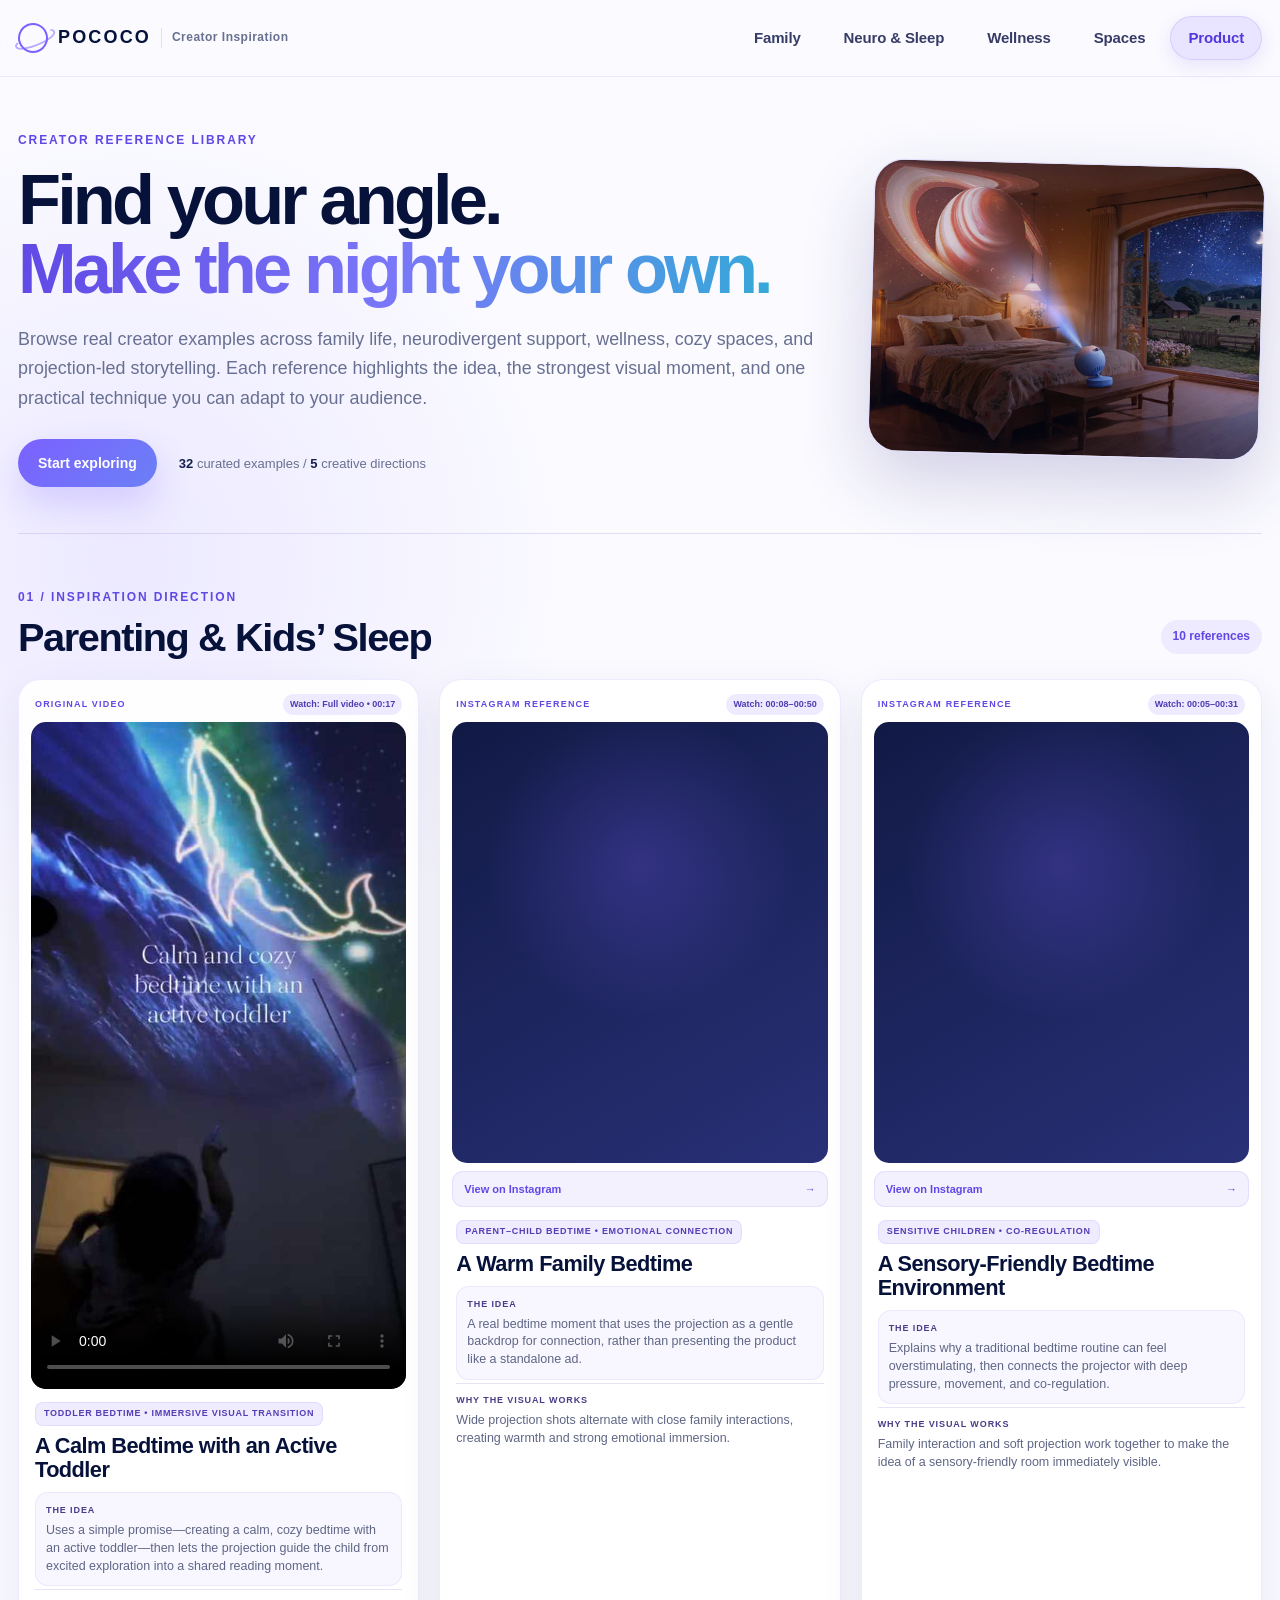
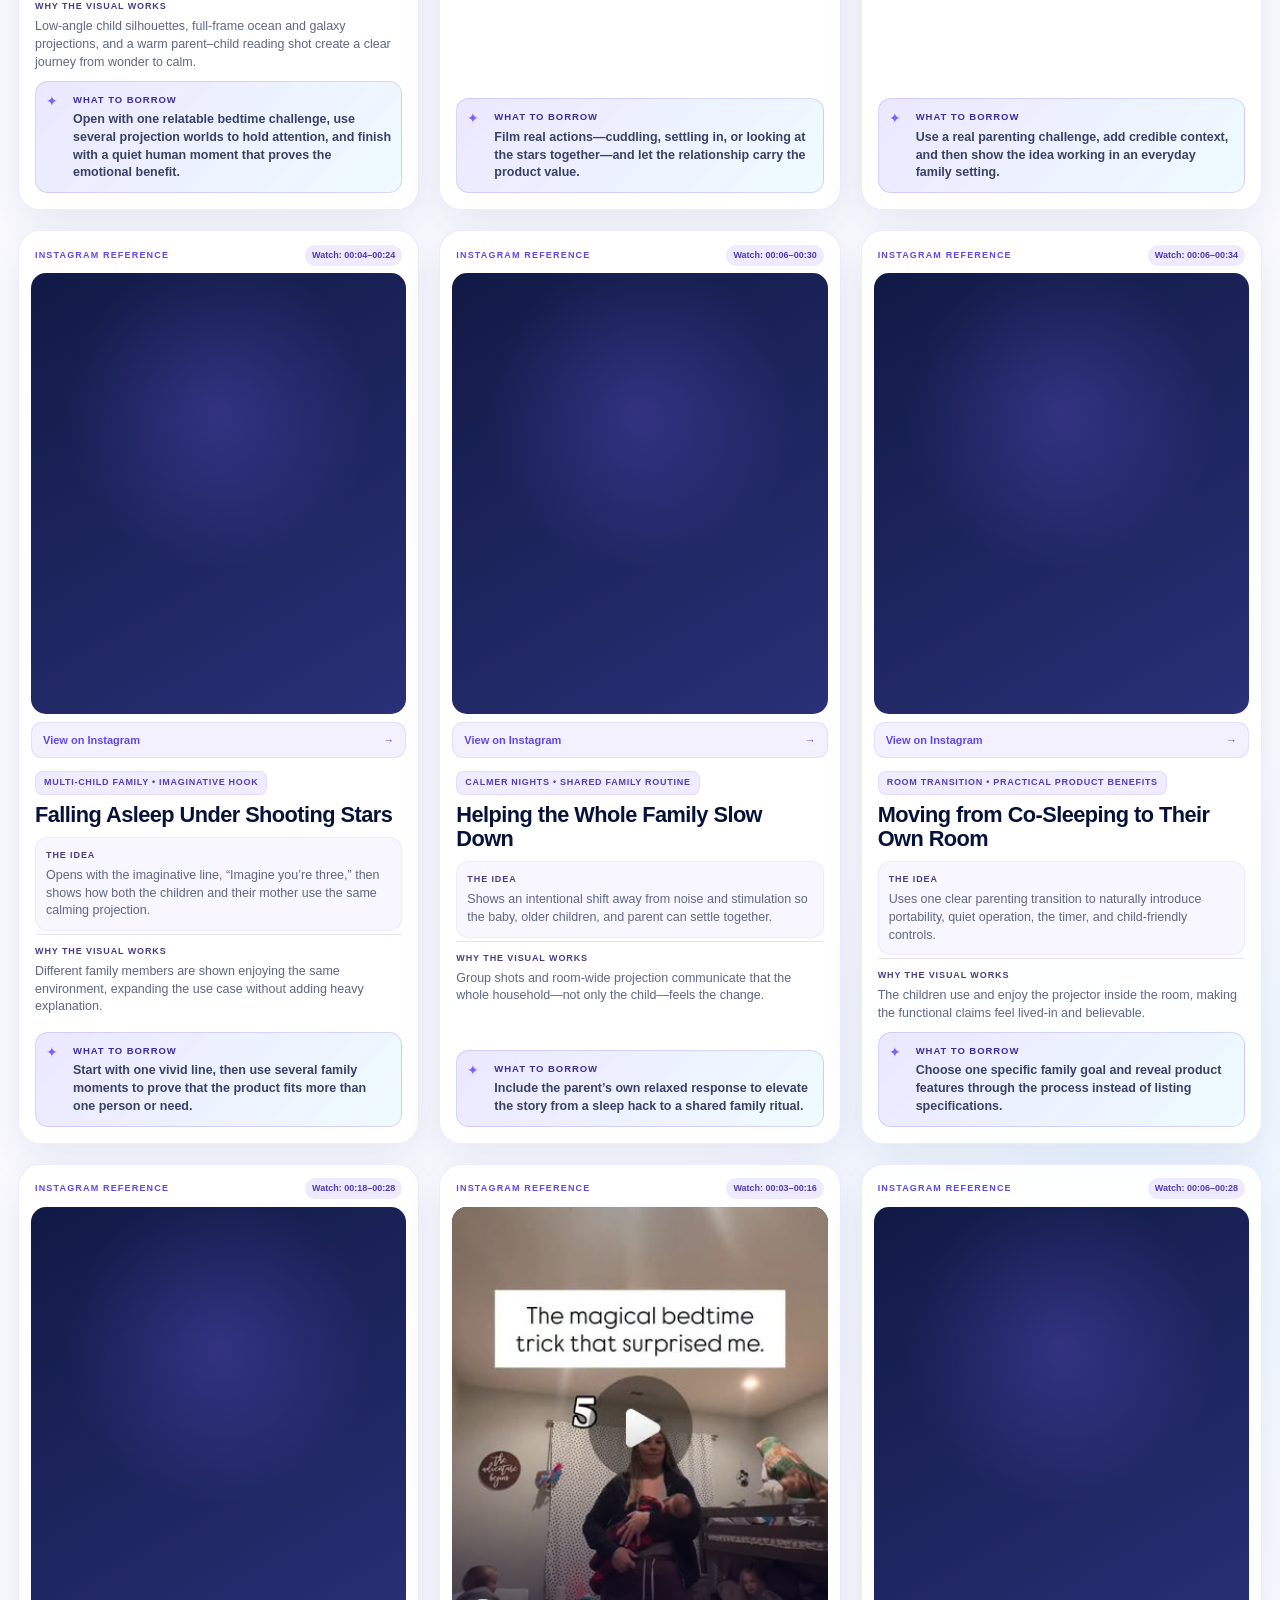
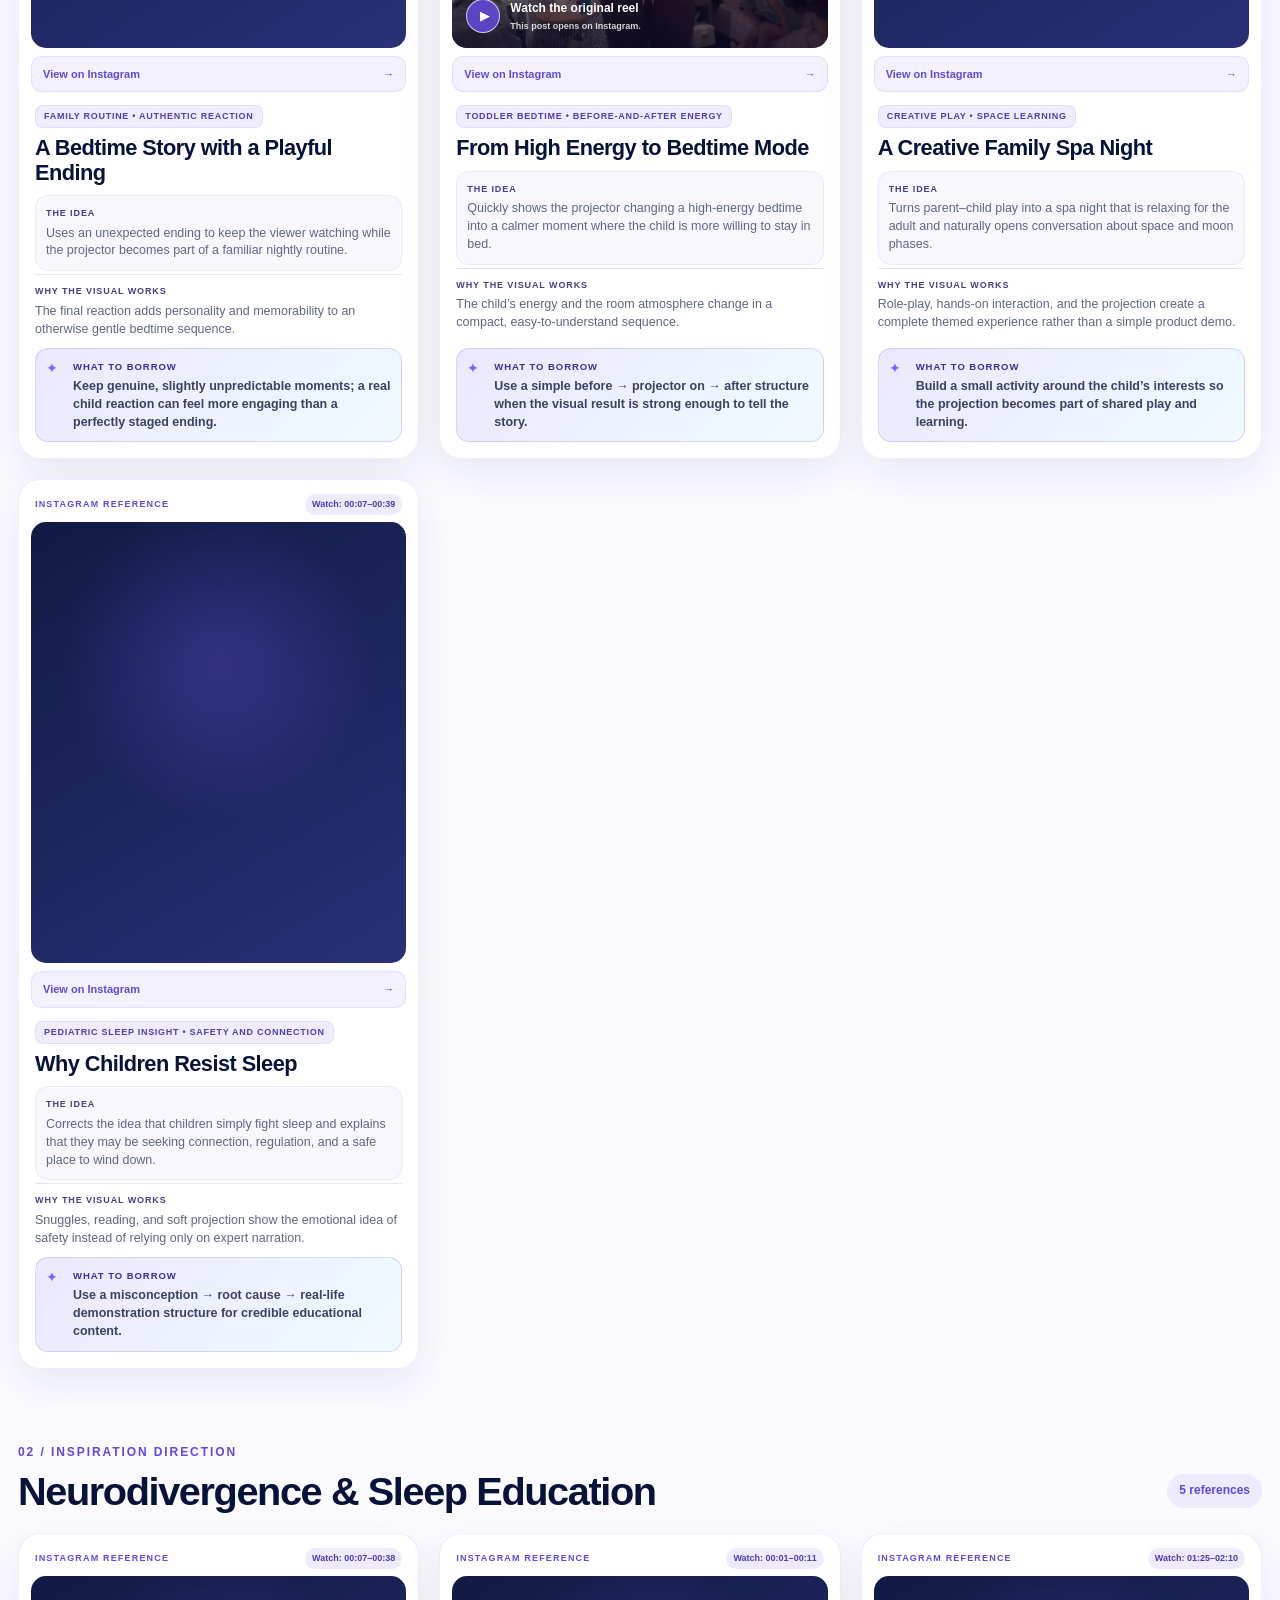
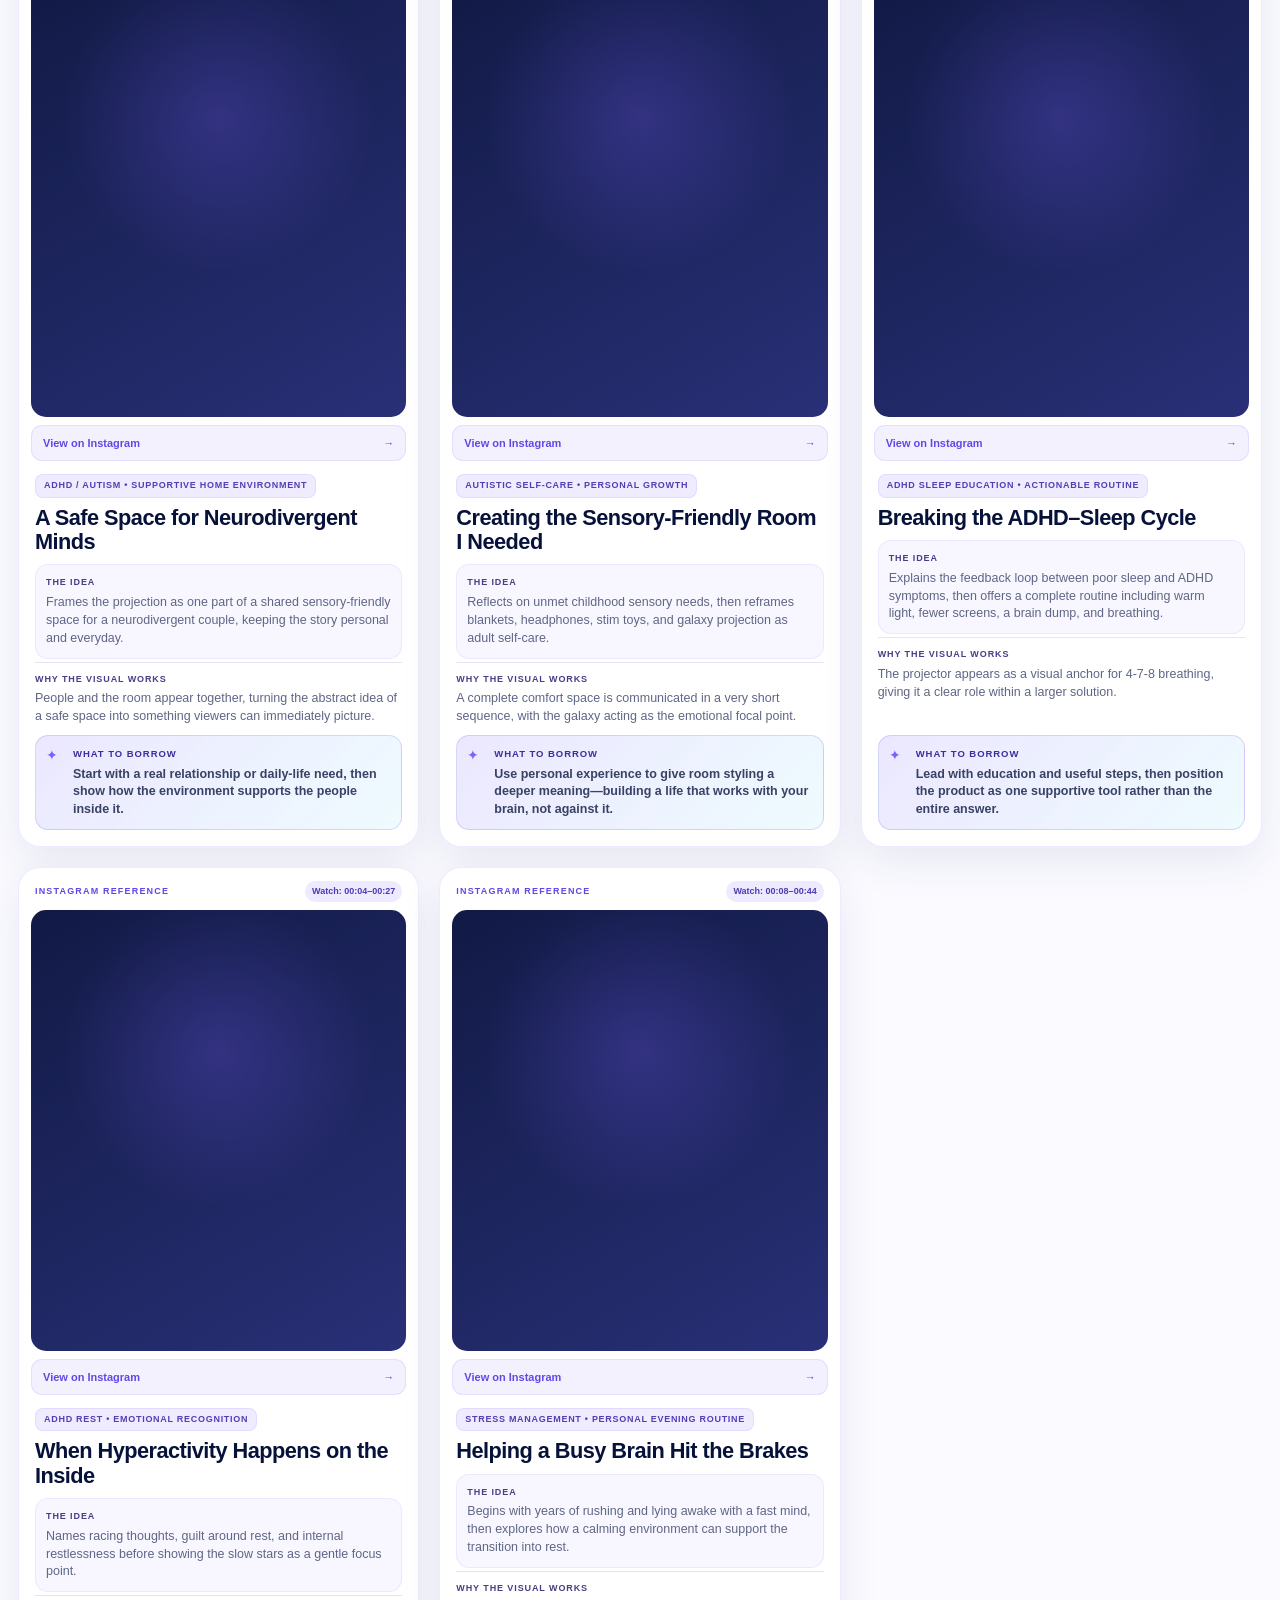
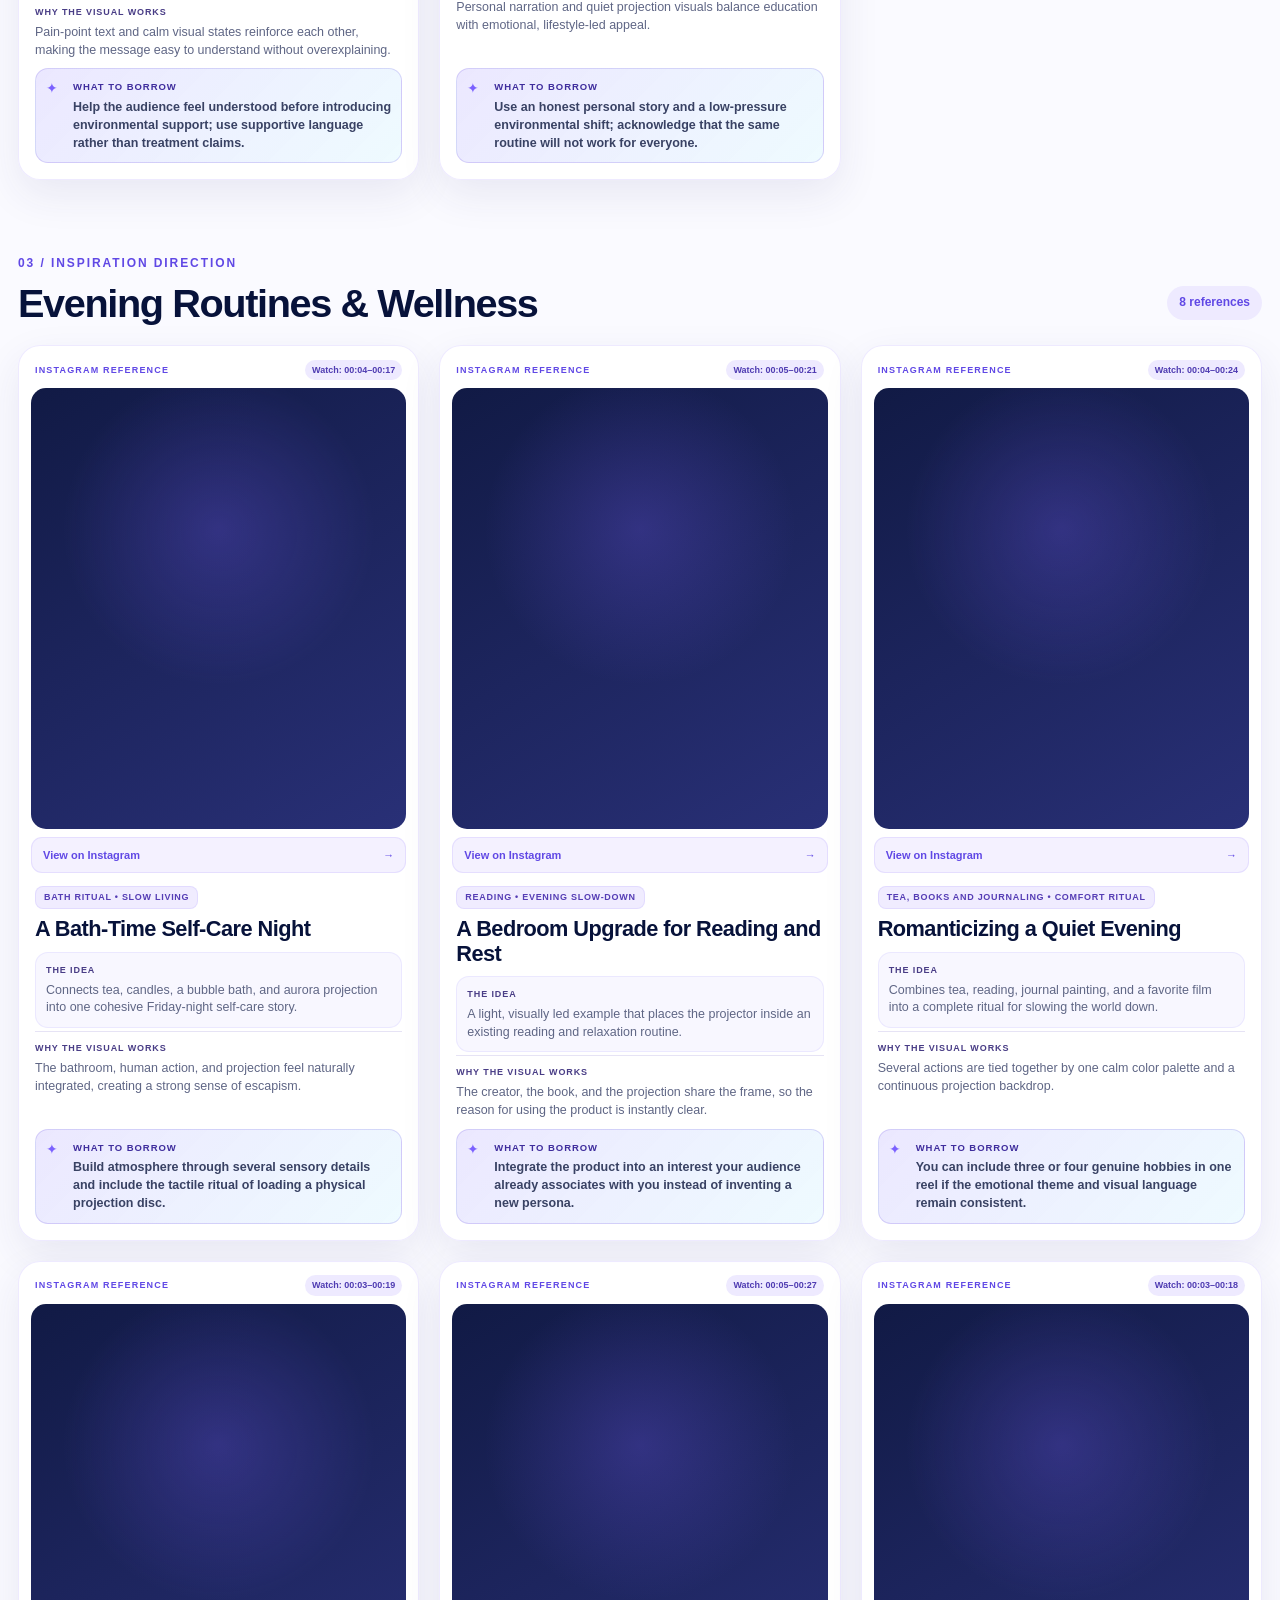
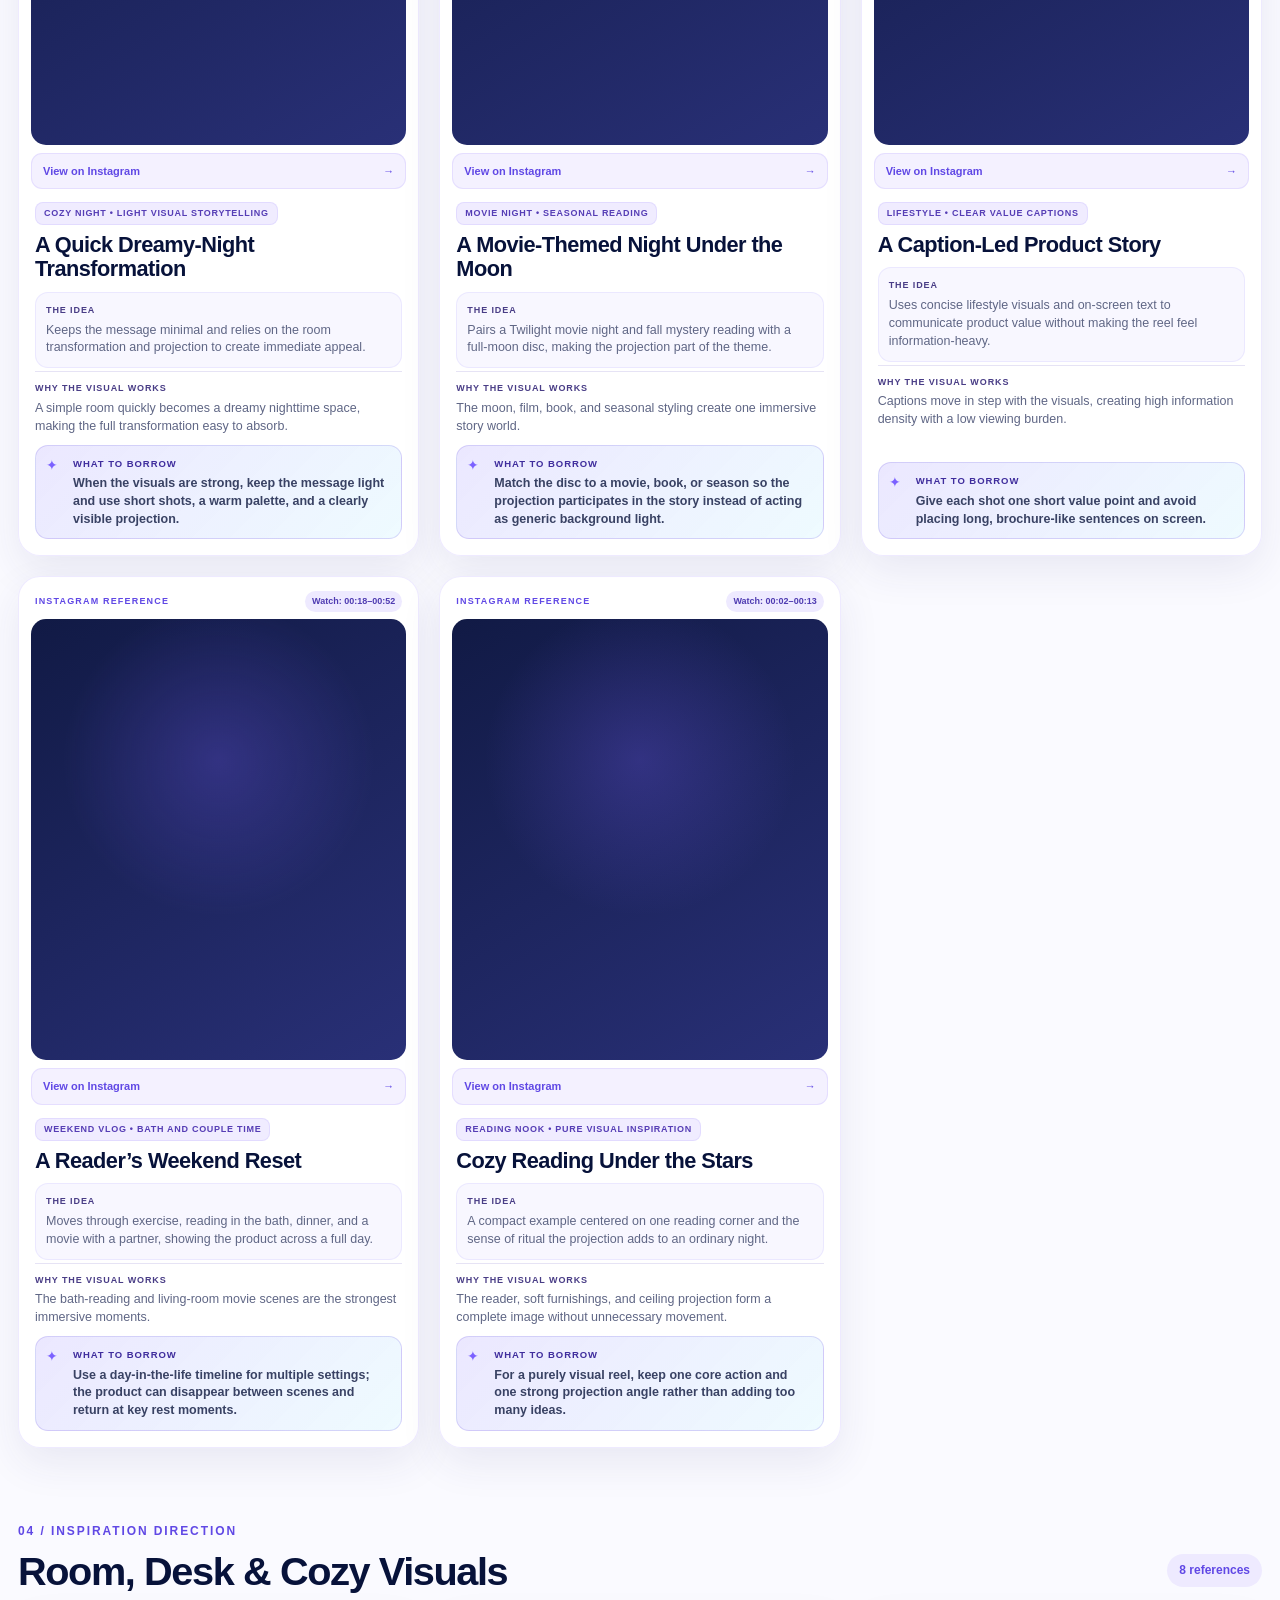
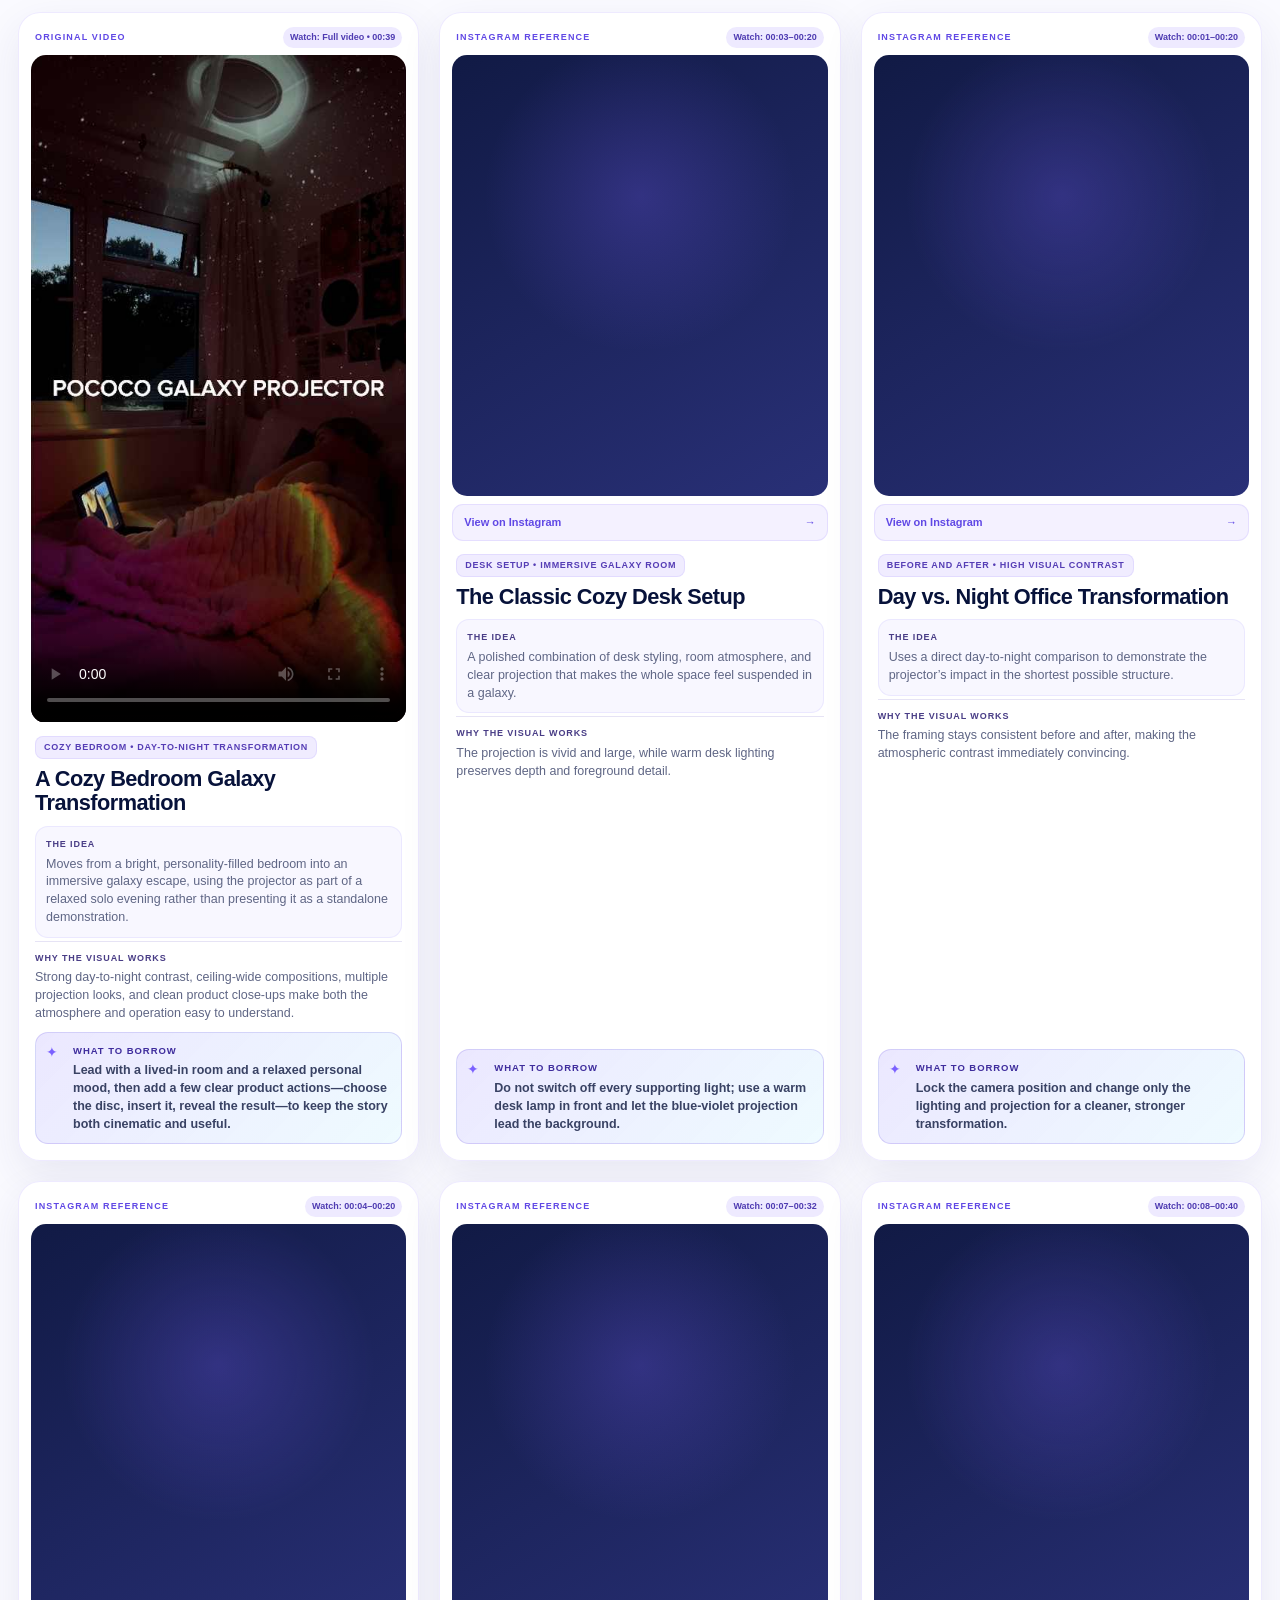
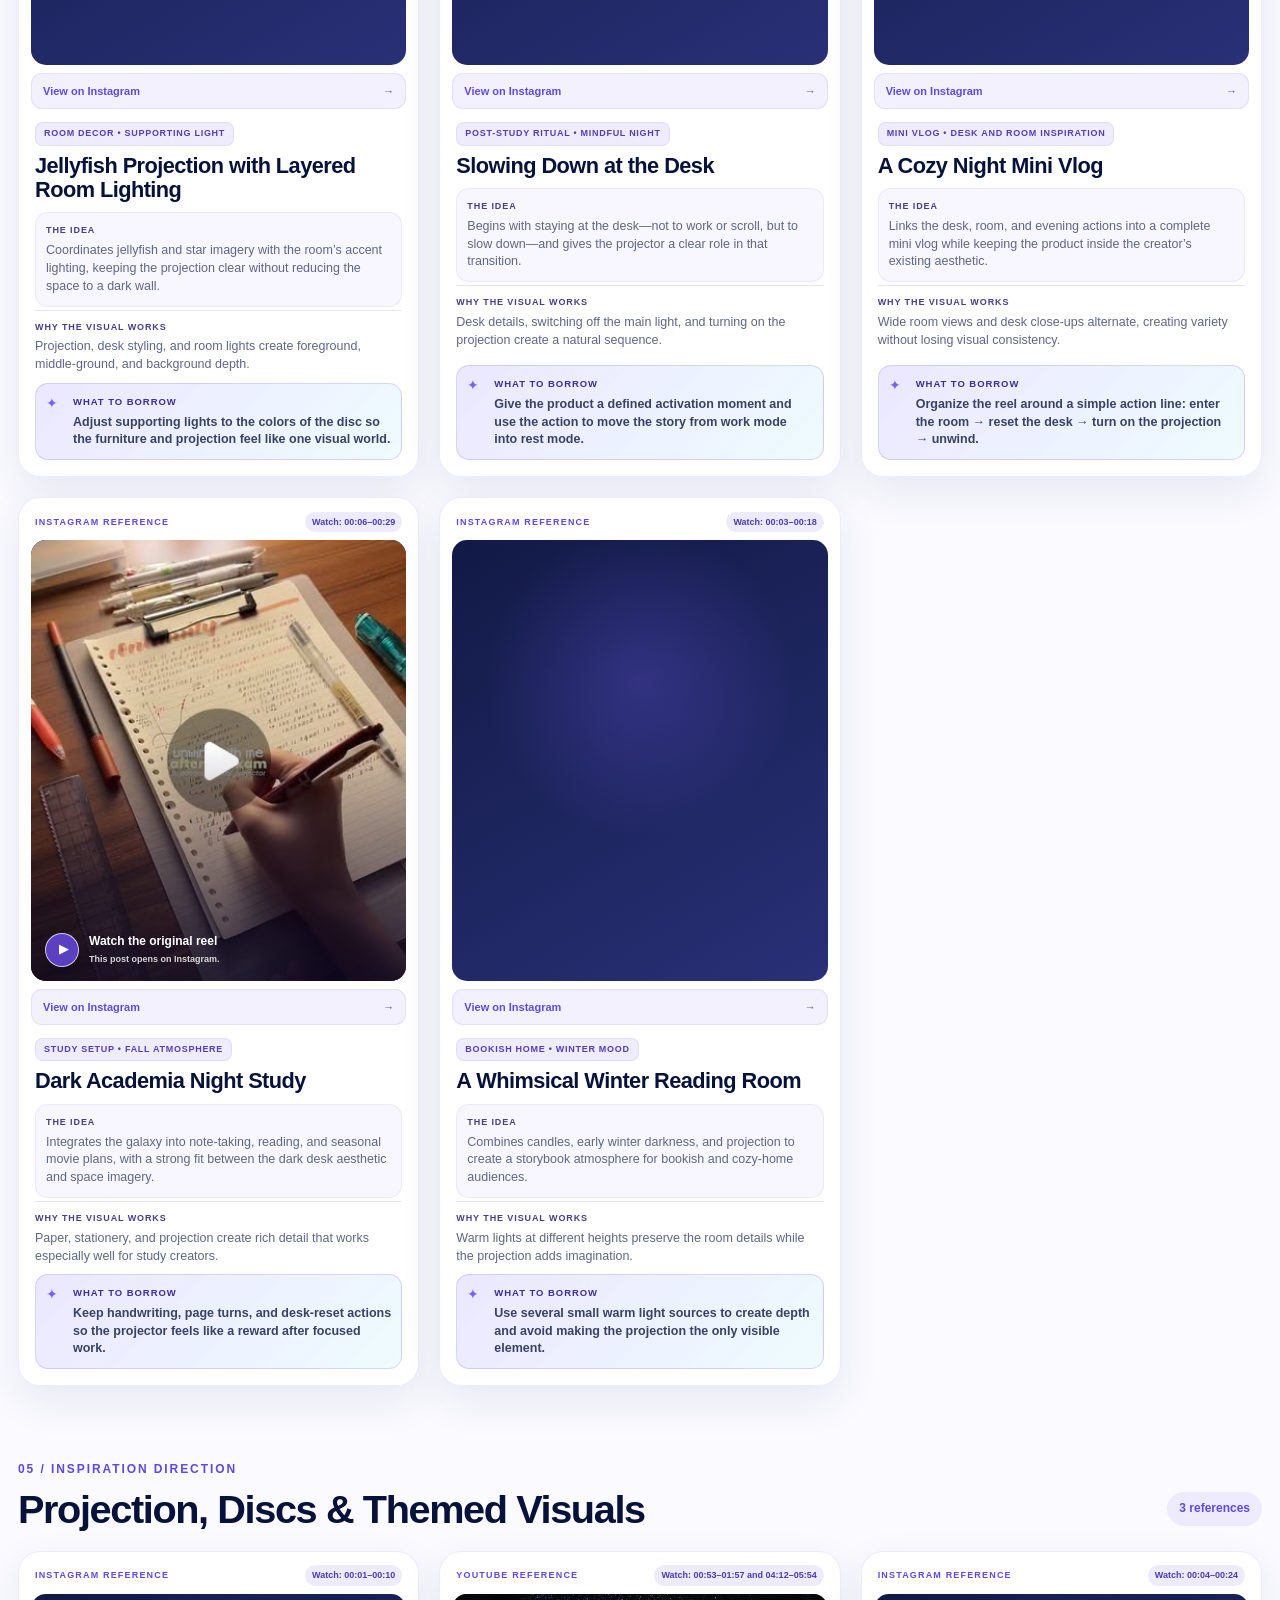
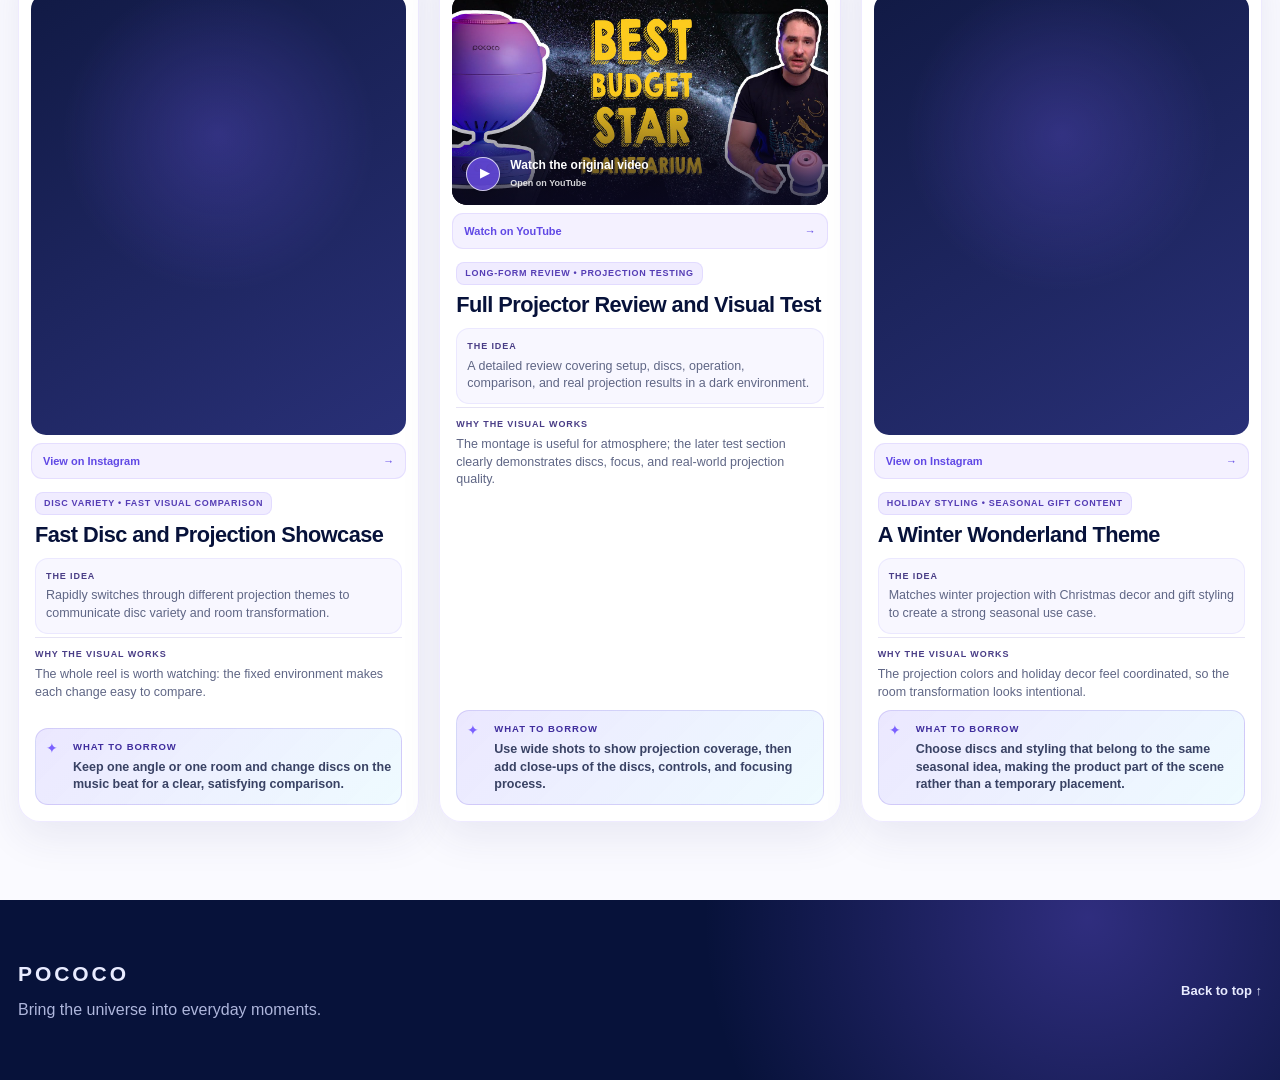
==== commit 60ae866d: "Add files via upload" ====
--- a/pococo-creator-inspiration-github-pages/index.html
+++ b/pococo-creator-inspiration-github-pages/index.html
@@ -13,6 +13,7 @@
   <link rel="stylesheet" href="./compact-final.css">
   <link rel="stylesheet" href="./embed-fallback.css">
   <link rel="stylesheet" href="./nav-enhancement.css">
+  <link rel="stylesheet" href="./local-video.css">
 </head>
 <body>
   <a class="skip-link" href="#library">Skip to inspiration library</a>
@@ -129,7 +130,8 @@
     </article>
   </template>
 
-  <script src="./data.js"></script>
+  <script src="./data.js"></script>
+  <script src="./local-cases.js"></script>
   <script src="./app-final.js"></script>
   <script src="./audited-instagram-fallbacks.js"></script>
   <script src="./youtube-fallback.js"></script>
--- a/pococo-creator-inspiration-github-pages/local-video.css
+++ b/pococo-creator-inspiration-github-pages/local-video.css
@@ -0,0 +1,18 @@
+.case-card.local .embed-wrap,
+.case-card.local .embed-wrap video {
+  width: 100%;
+  min-height: 0;
+  height: auto;
+  aspect-ratio: 9 / 16;
+}
+
+.case-card.local .embed-wrap {
+  background: #100d25;
+}
+
+.case-card.local .embed-wrap video {
+  display: block;
+  border: 0;
+  object-fit: cover;
+  background: #100d25;
+}
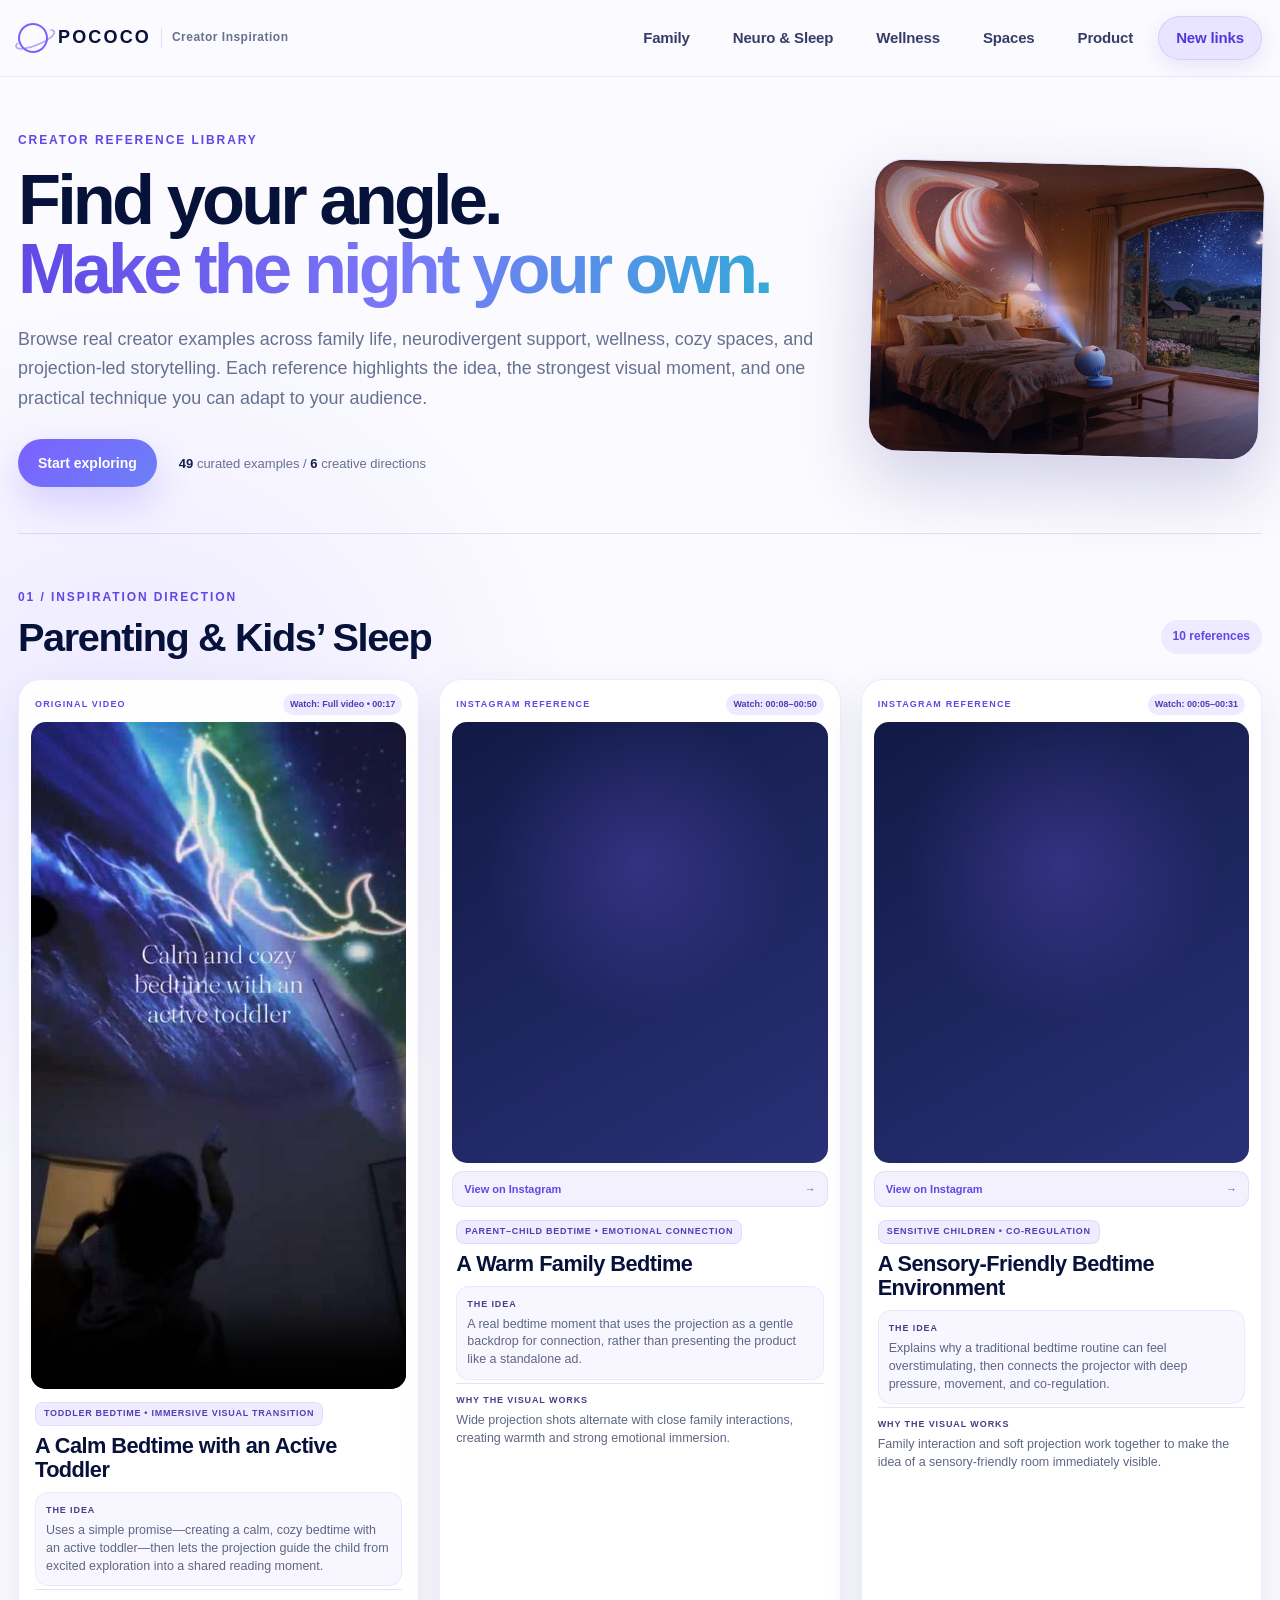
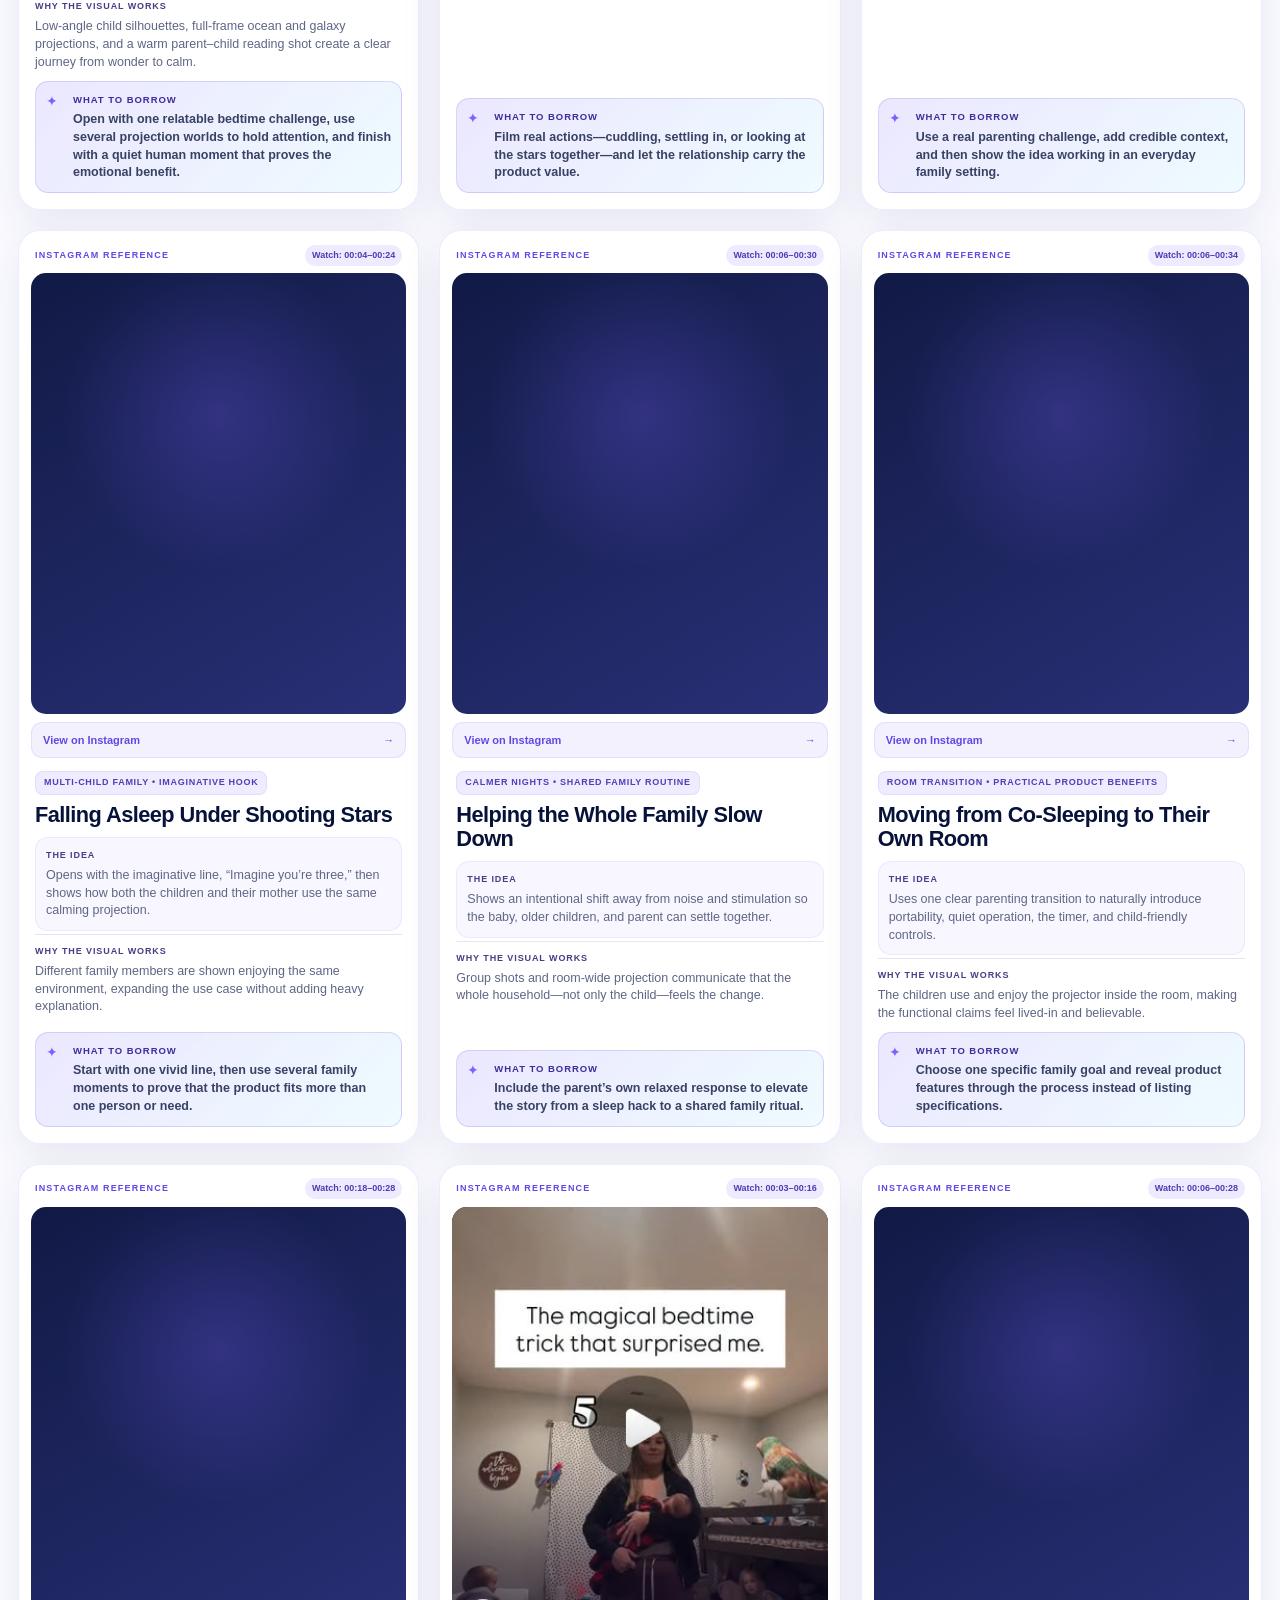
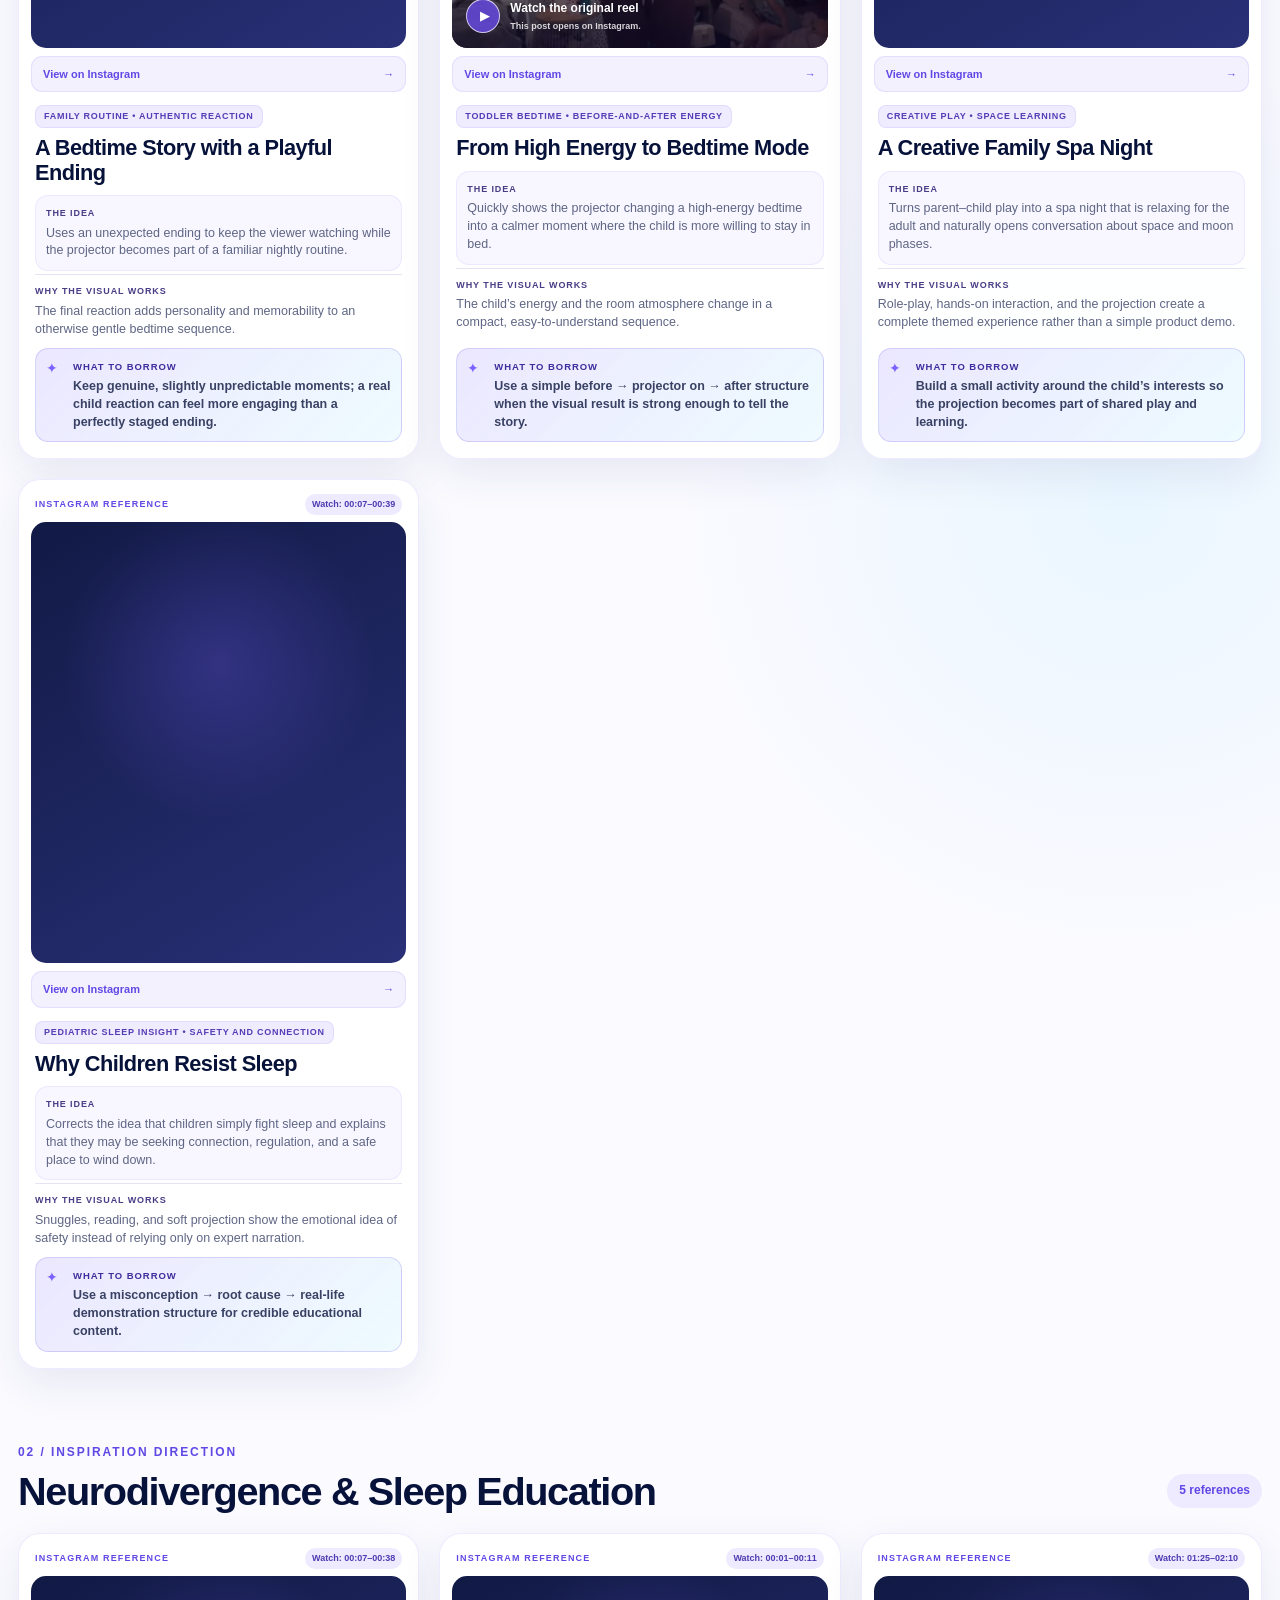
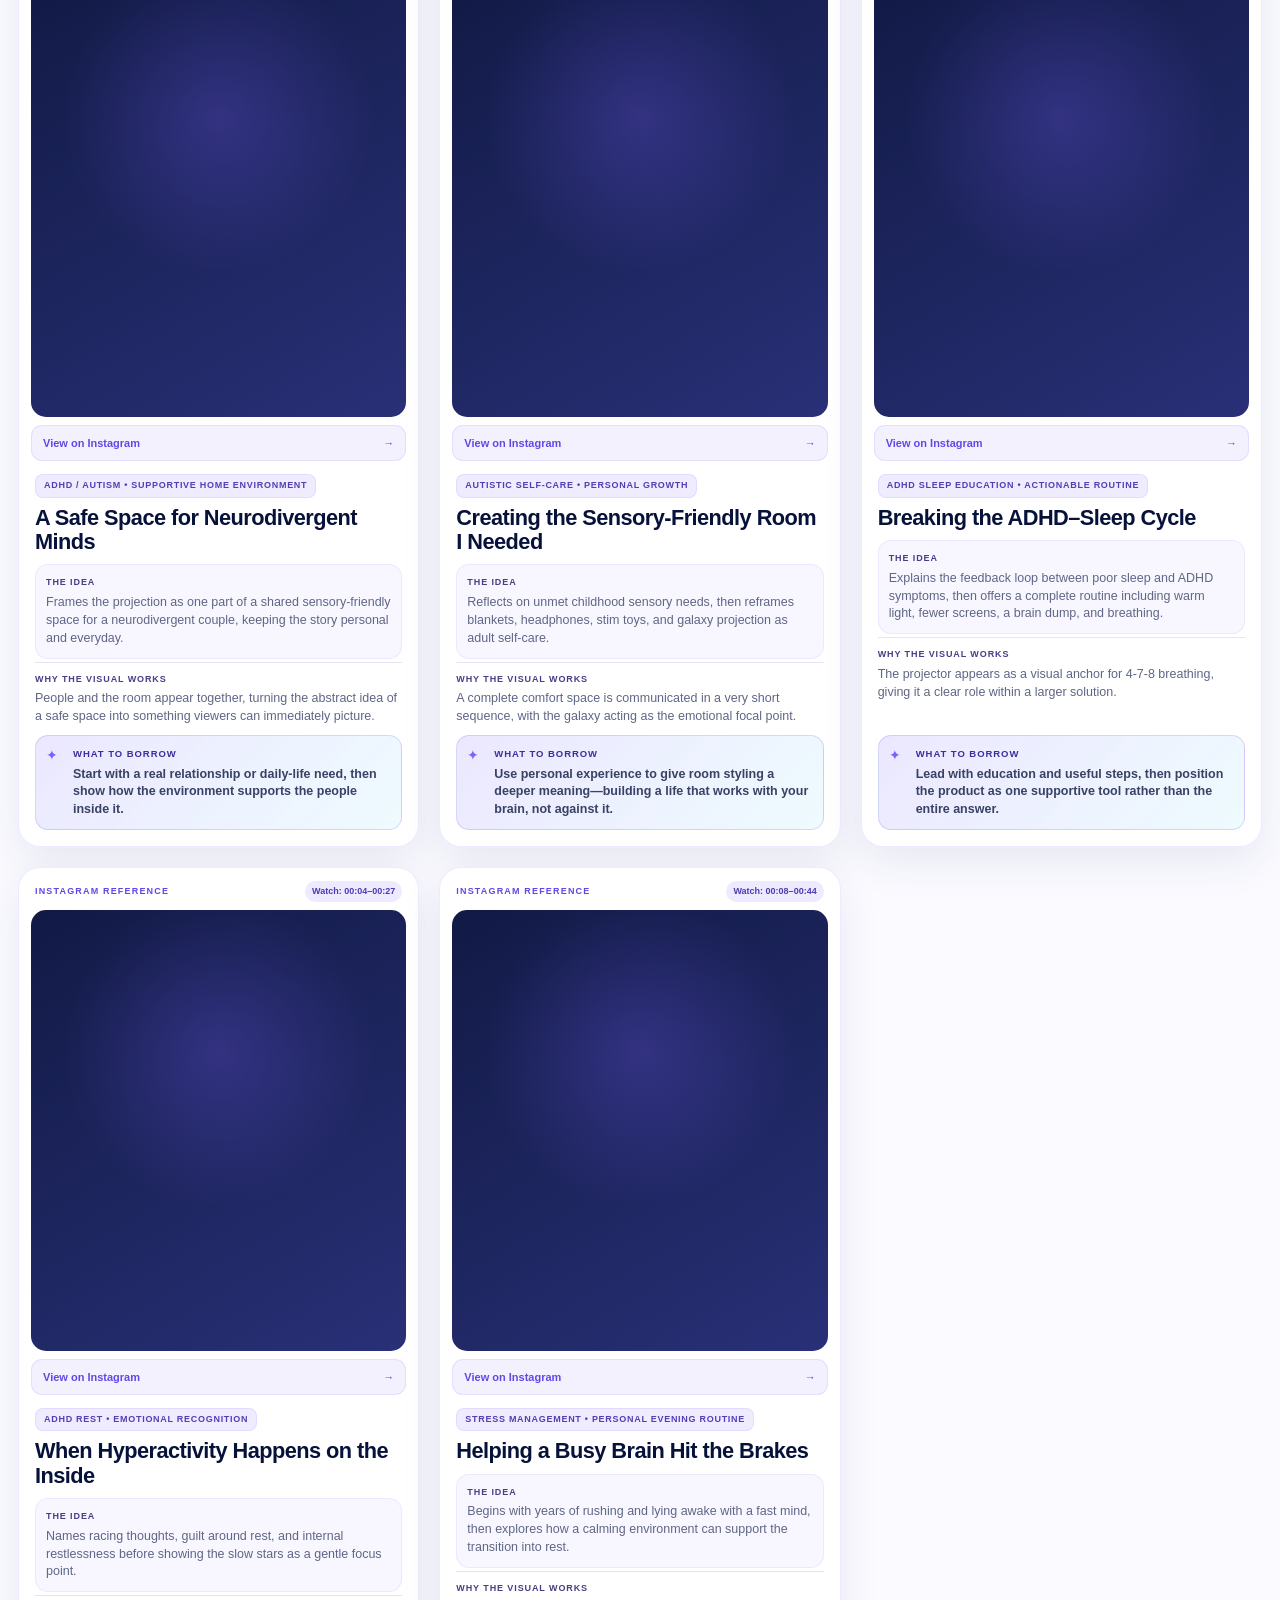
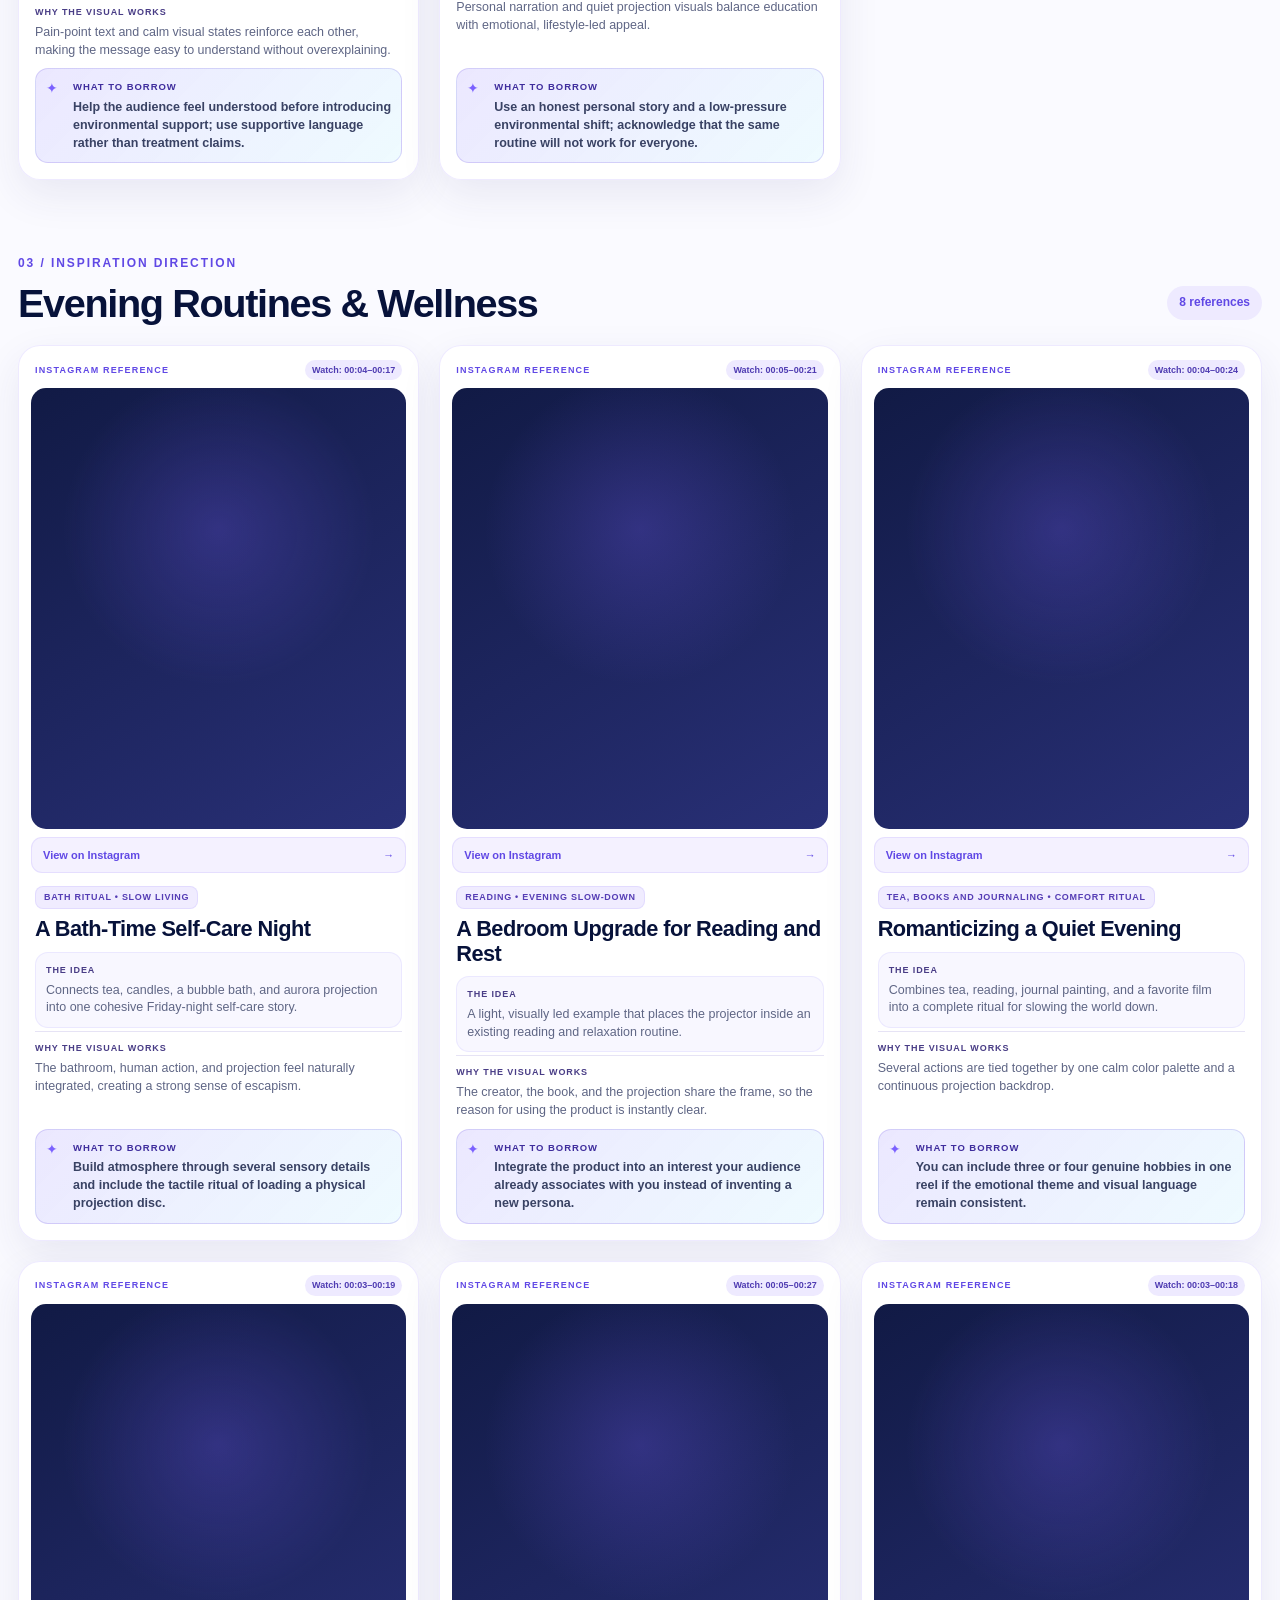
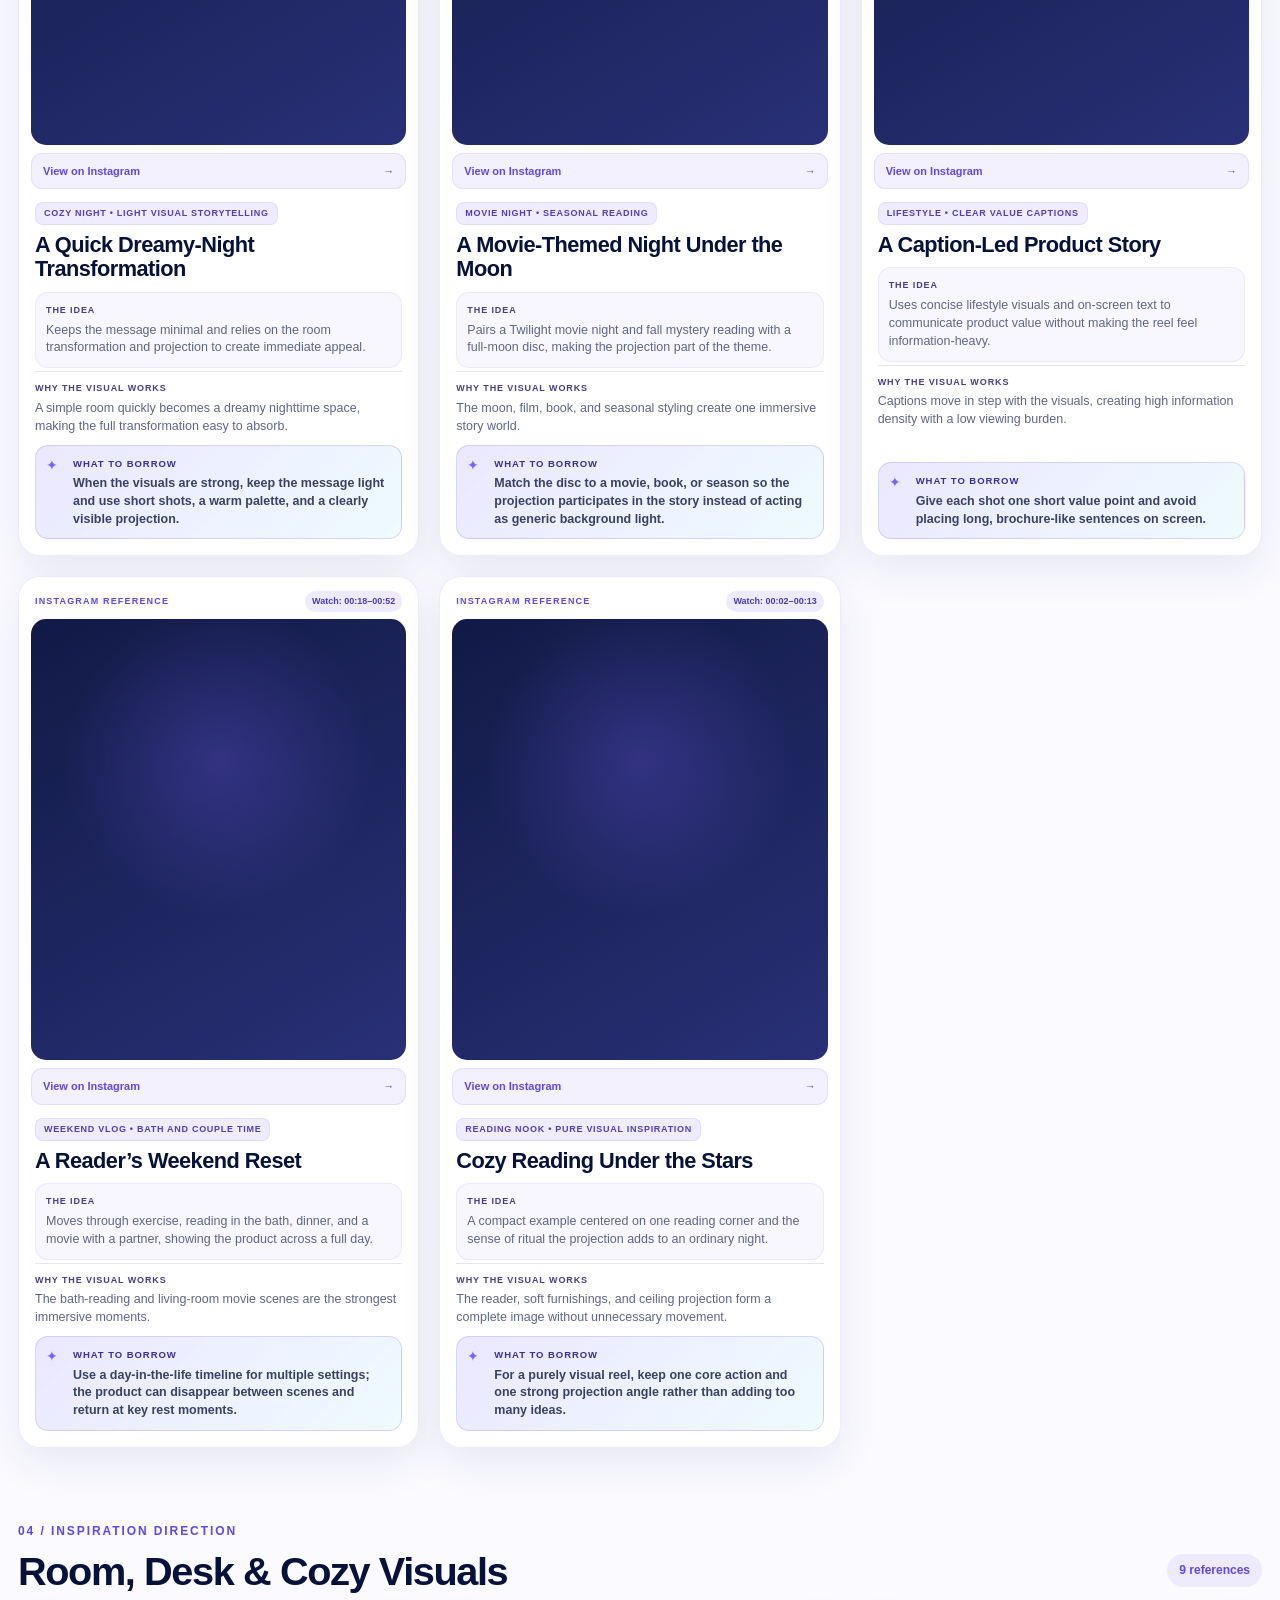
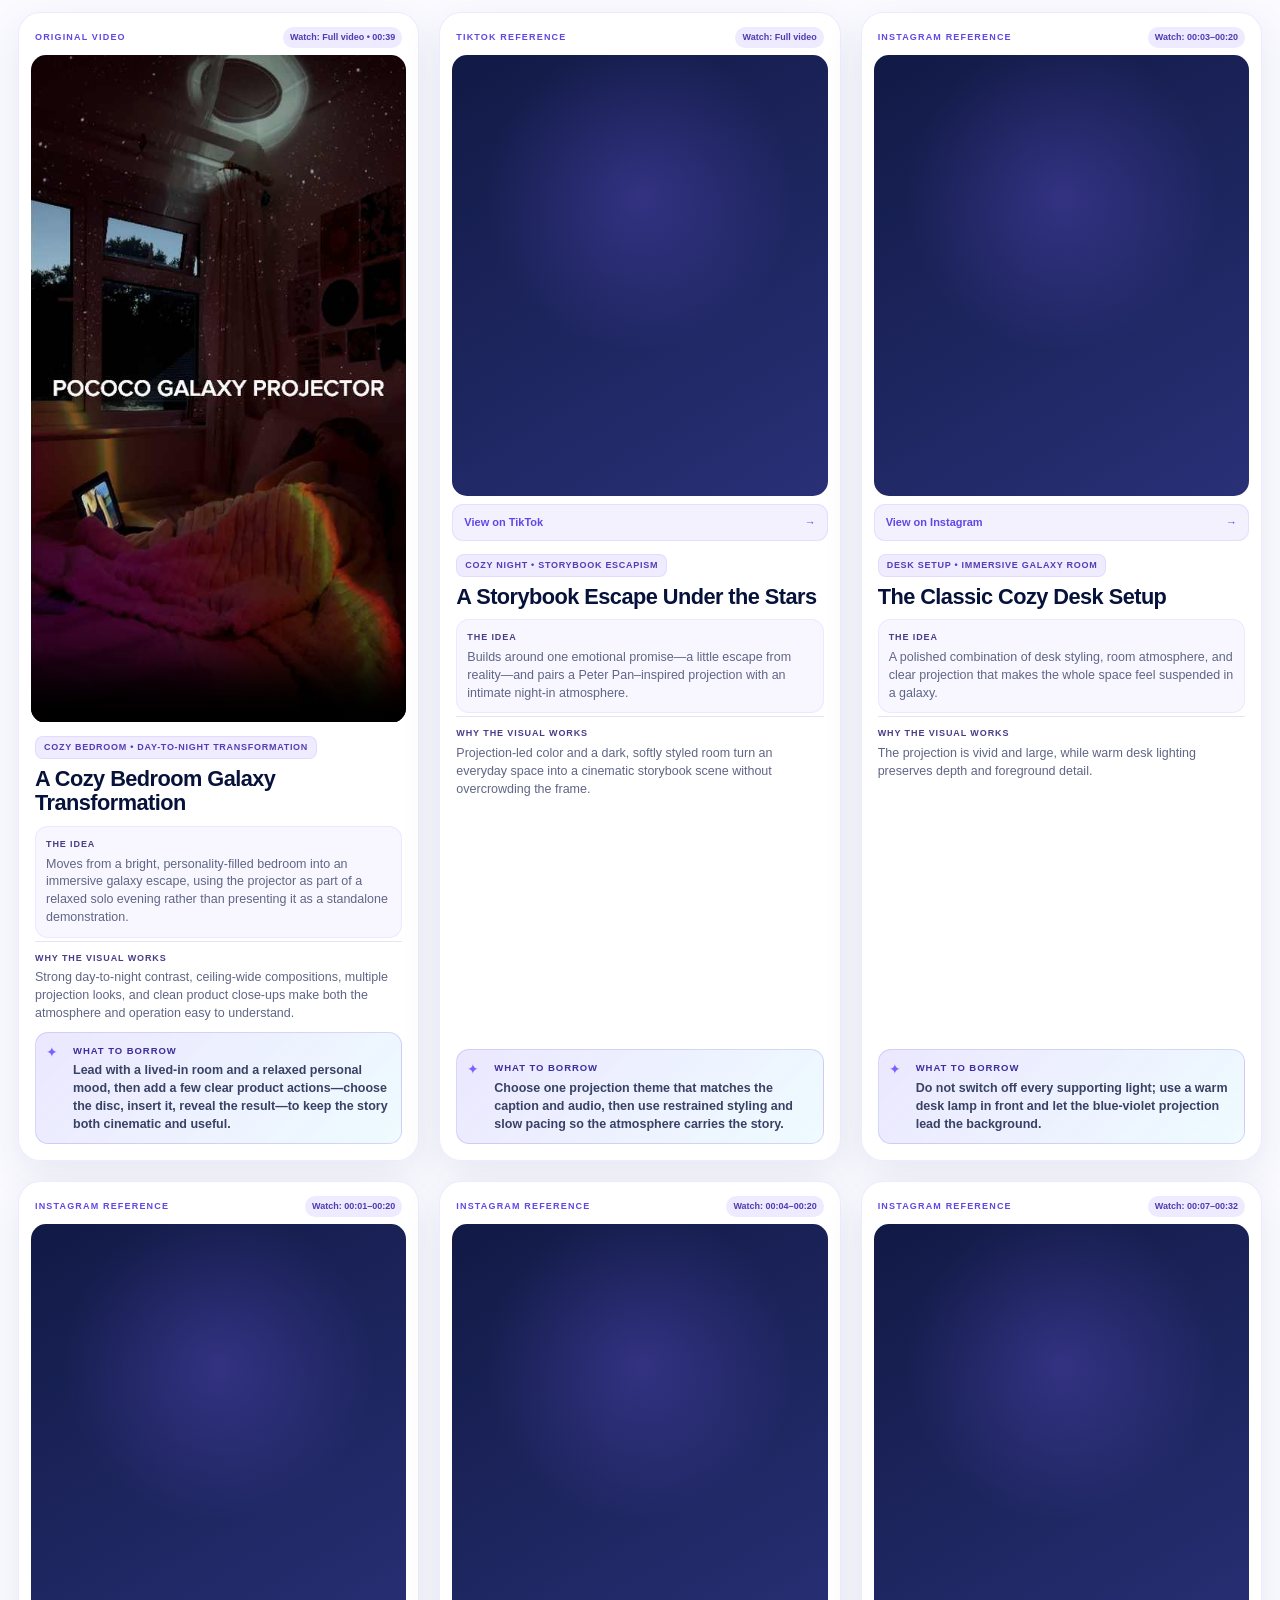
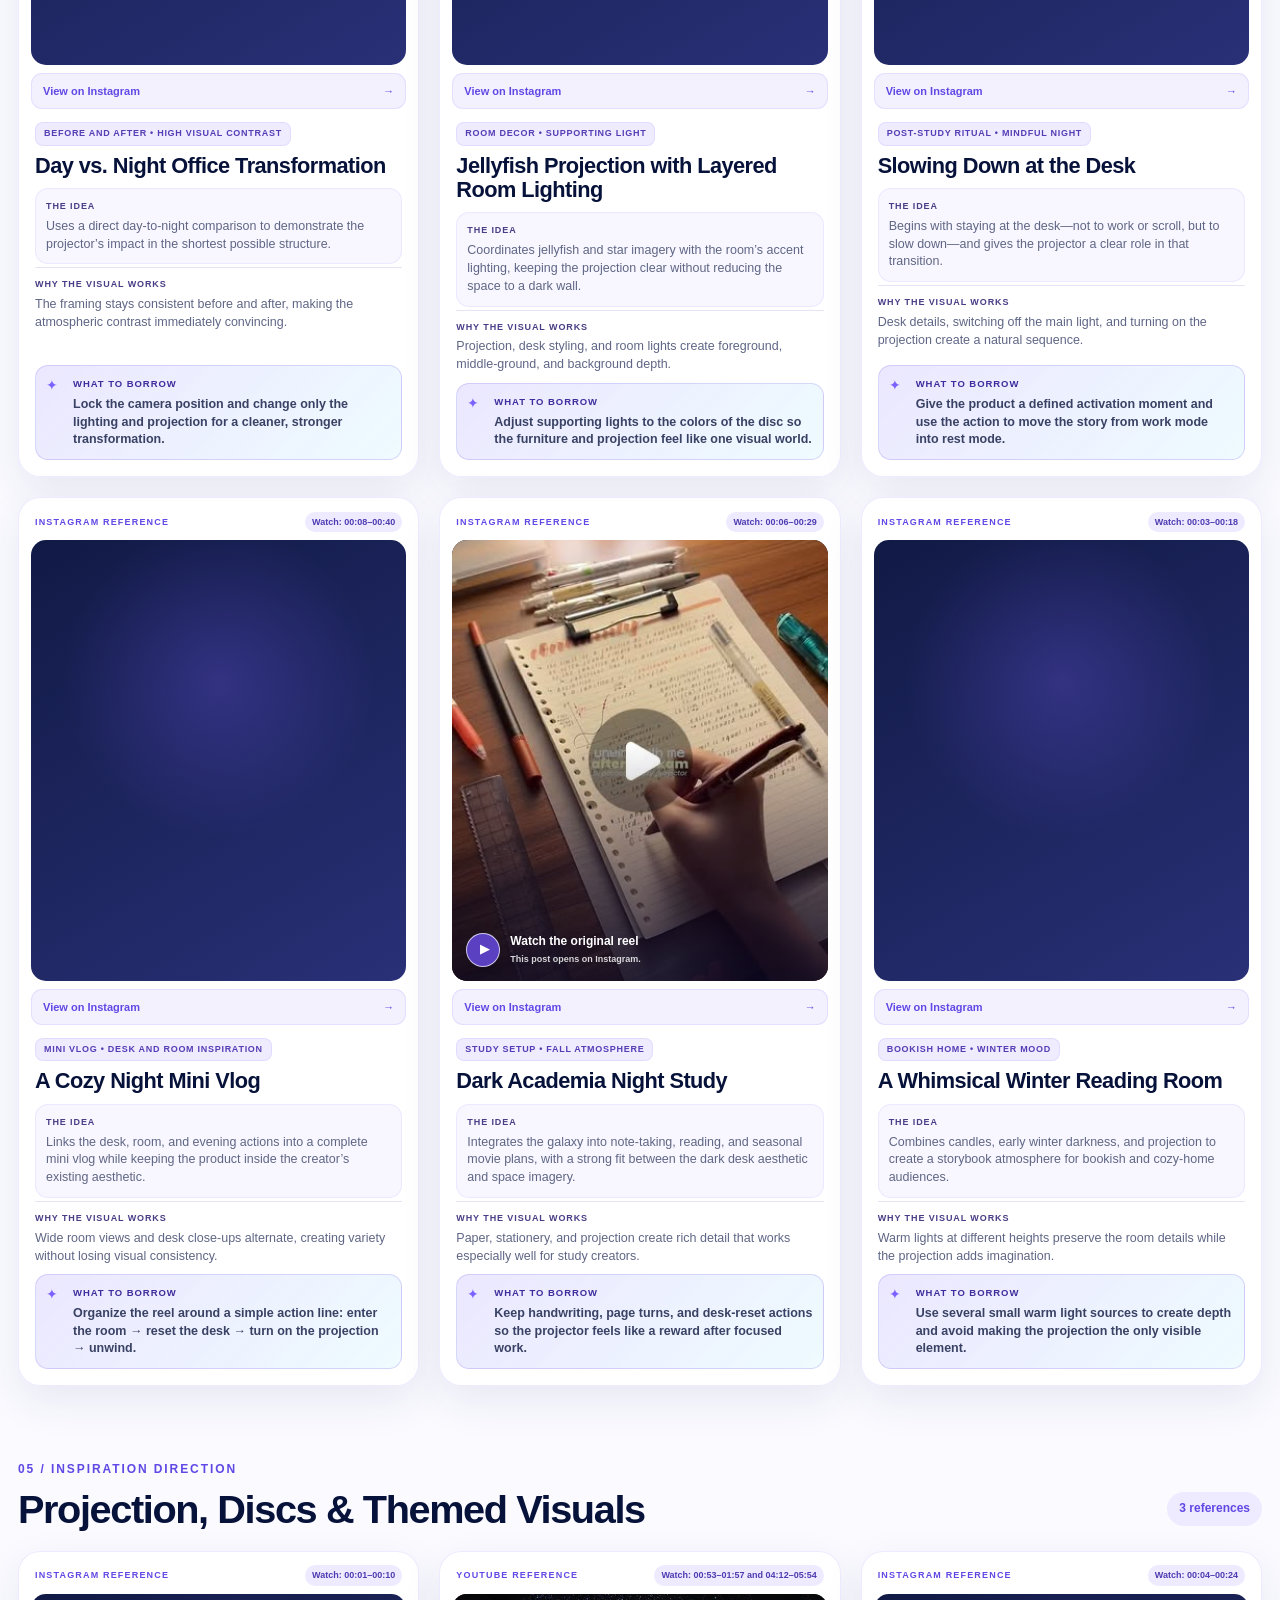
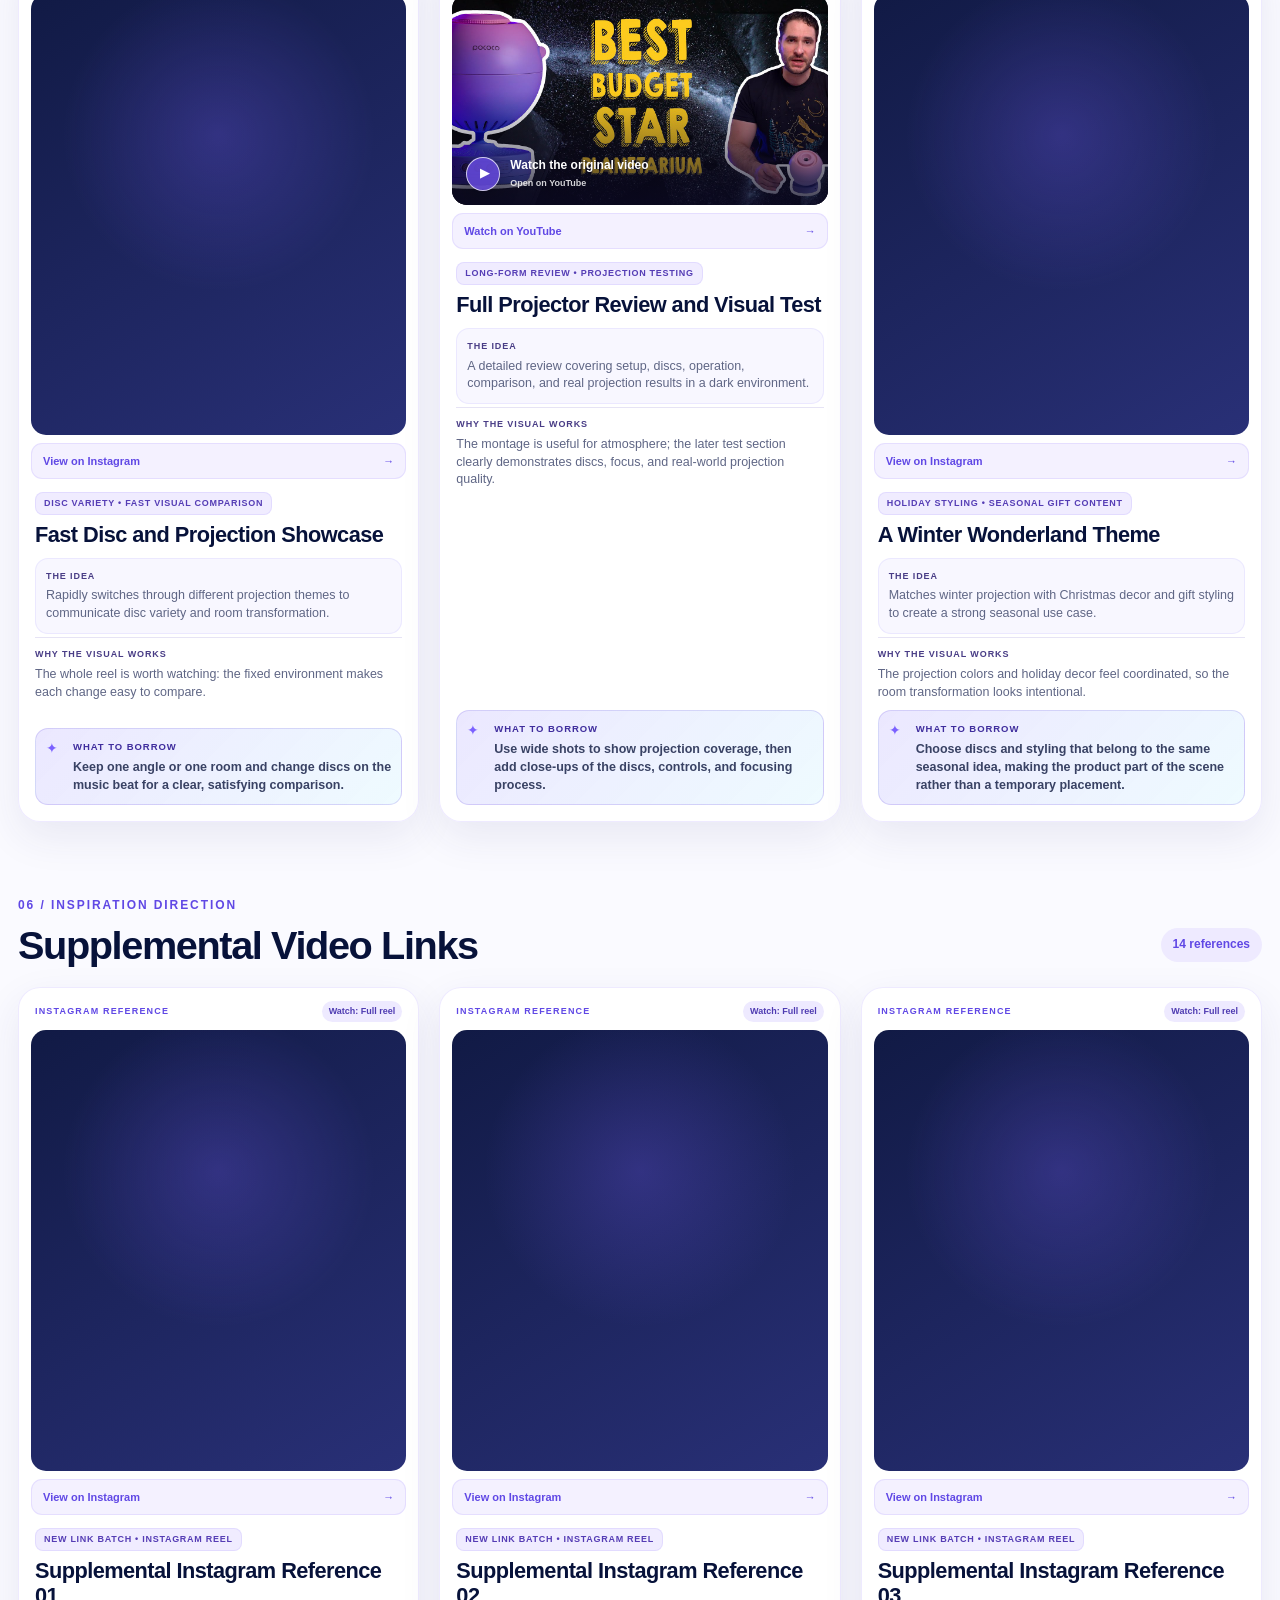
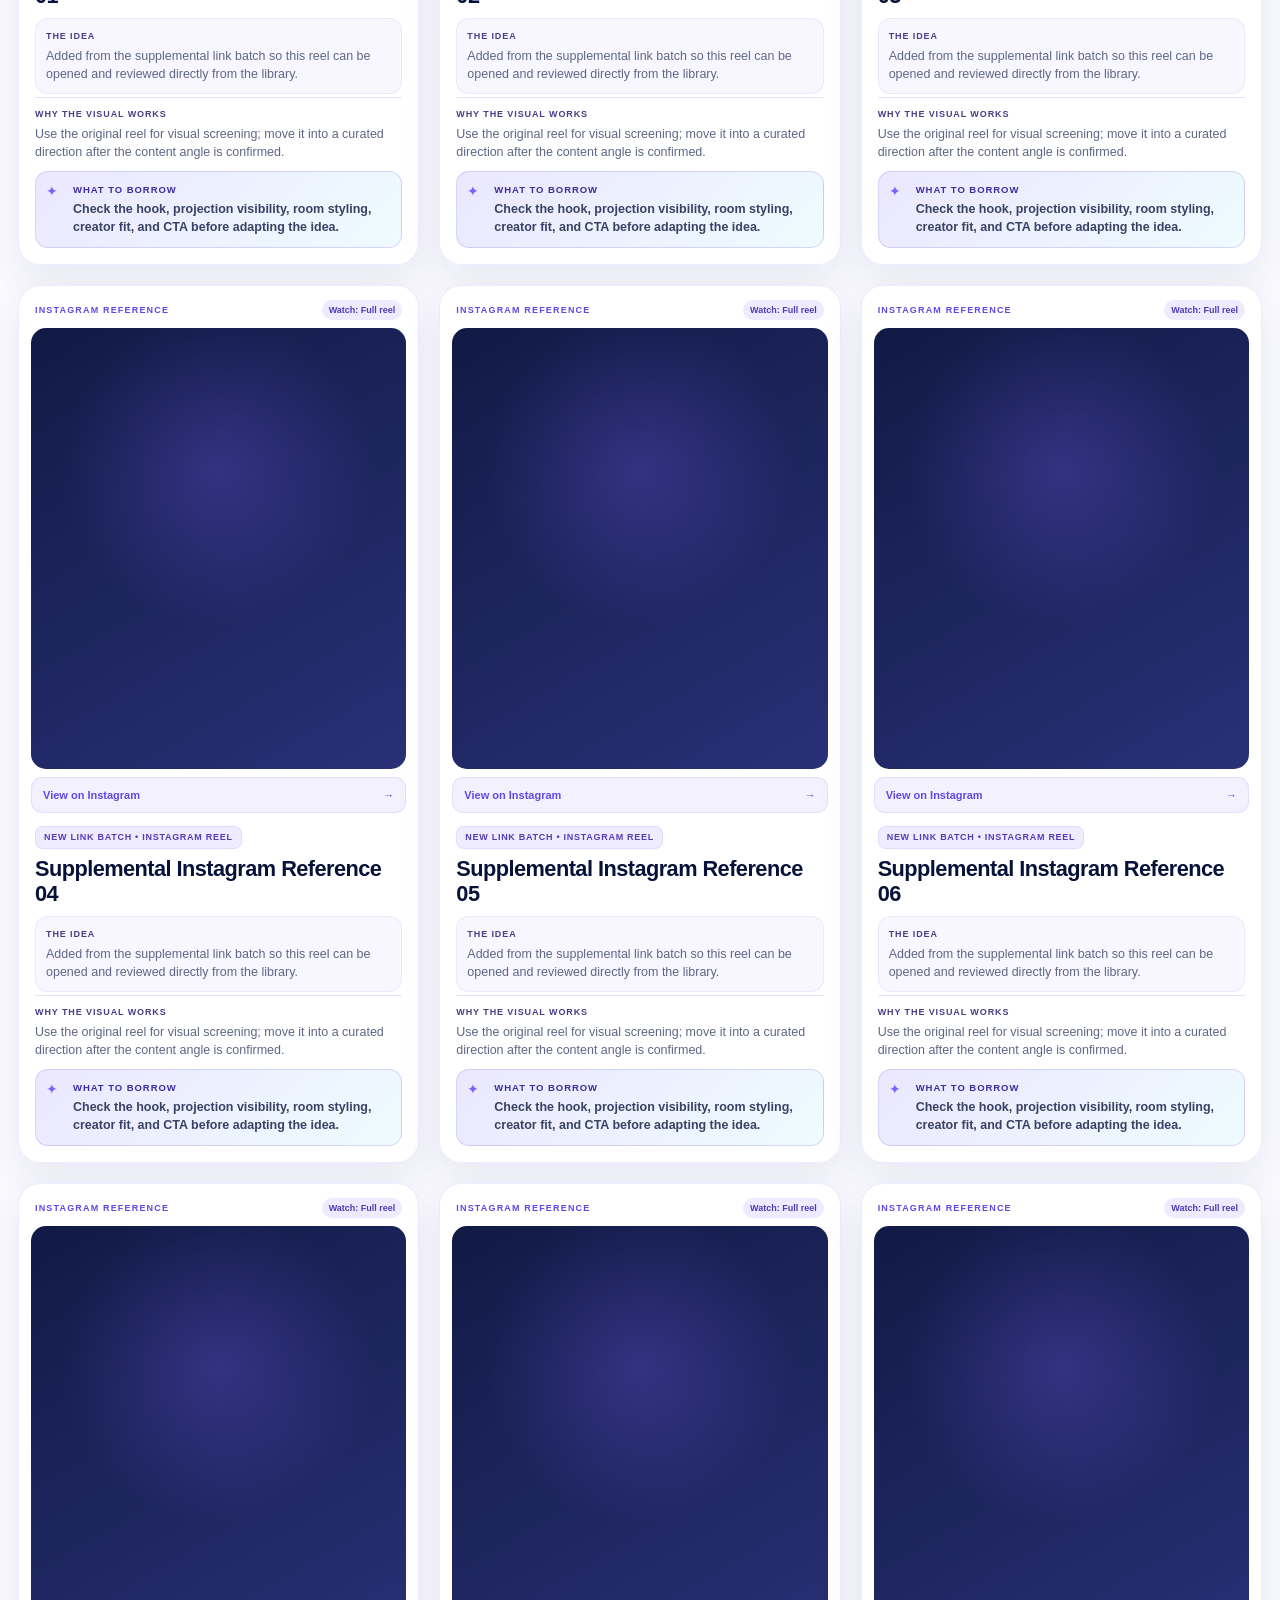
==== commit 75cb6937: "Add files via upload" ====
--- a/pococo-creator-inspiration-github-pages/index.html
+++ b/pococo-creator-inspiration-github-pages/index.html
@@ -46,7 +46,7 @@
         </p>
         <div class="hero-actions">
           <a class="button primary" href="#family">Start exploring</a>
-          <p><strong>32</strong> curated examples / <strong>5</strong> creative directions</p>
+          <p><strong>49</strong> curated examples / <strong>6</strong> creative directions</p>
         </div>
       </div>
       <div class="hero-visual">
@@ -137,3 +137,4 @@
   <script src="./youtube-fallback.js"></script>
 </body>
 </html>
+
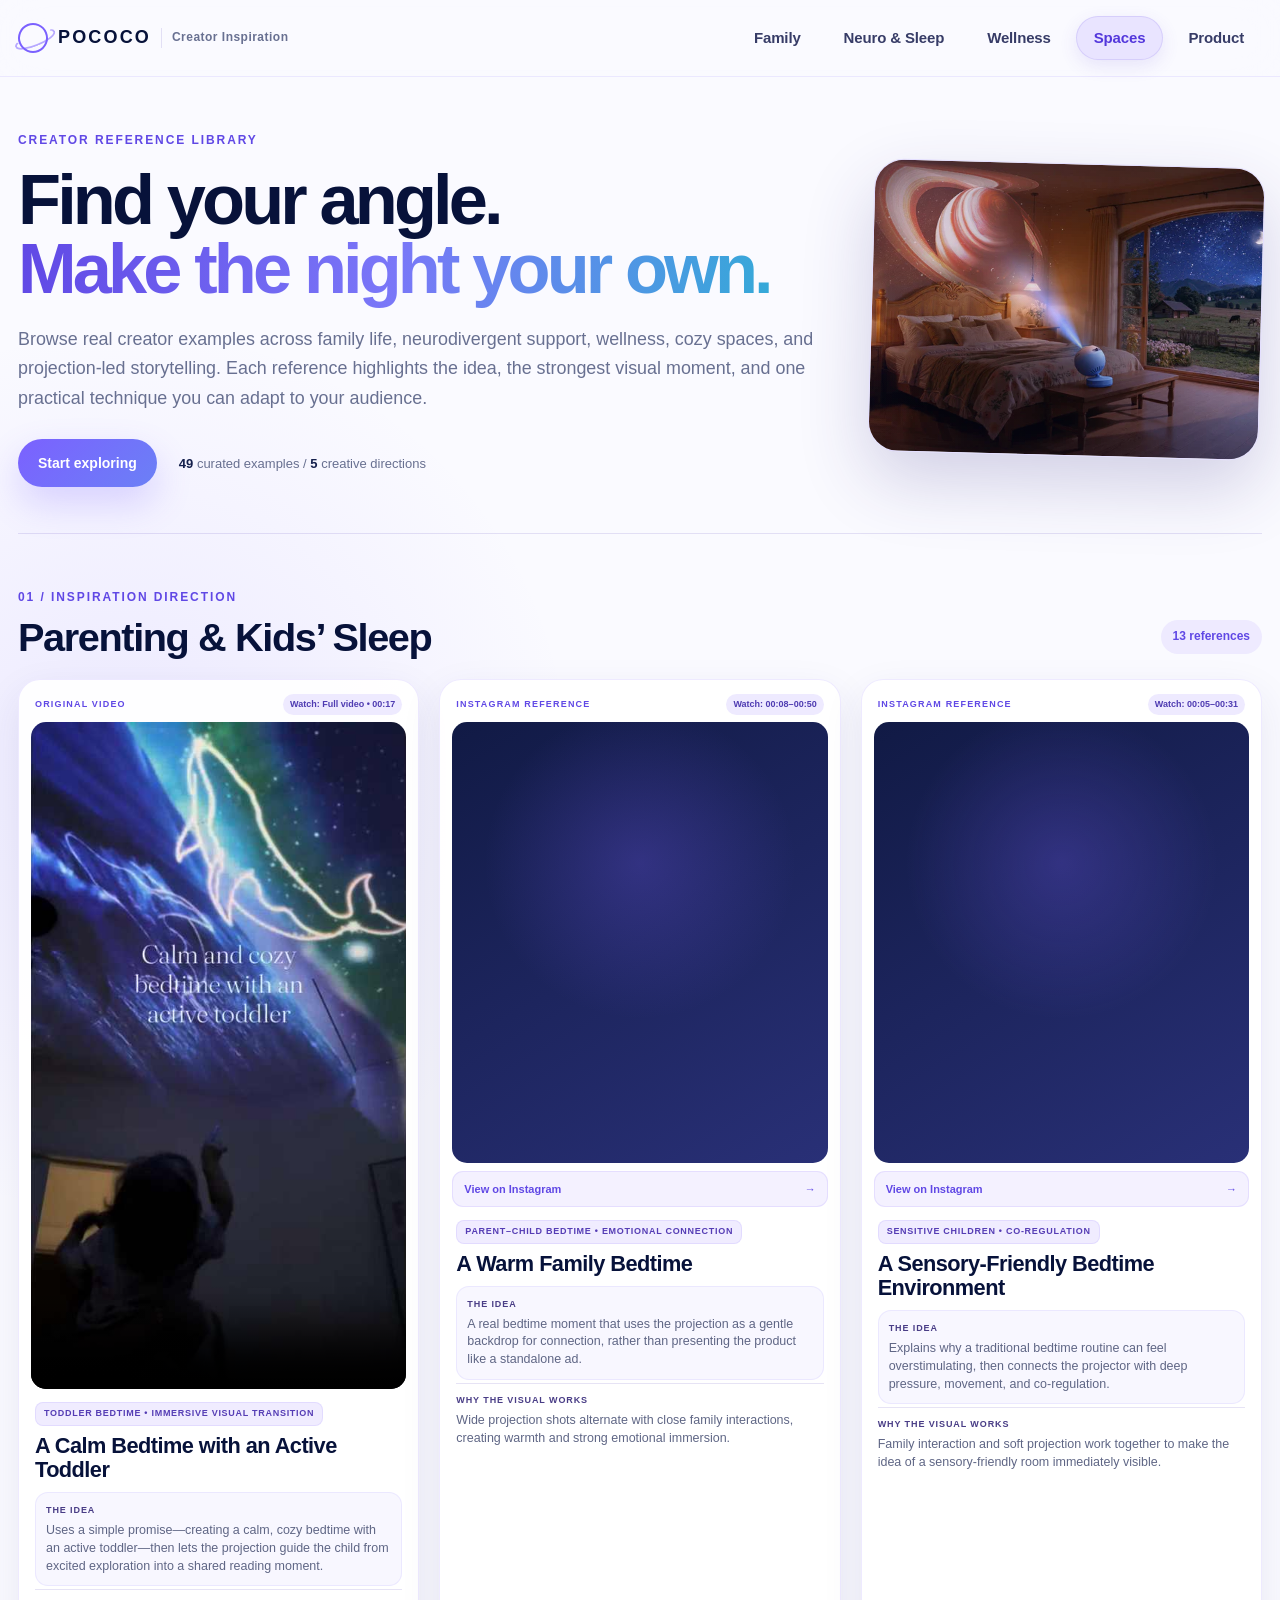
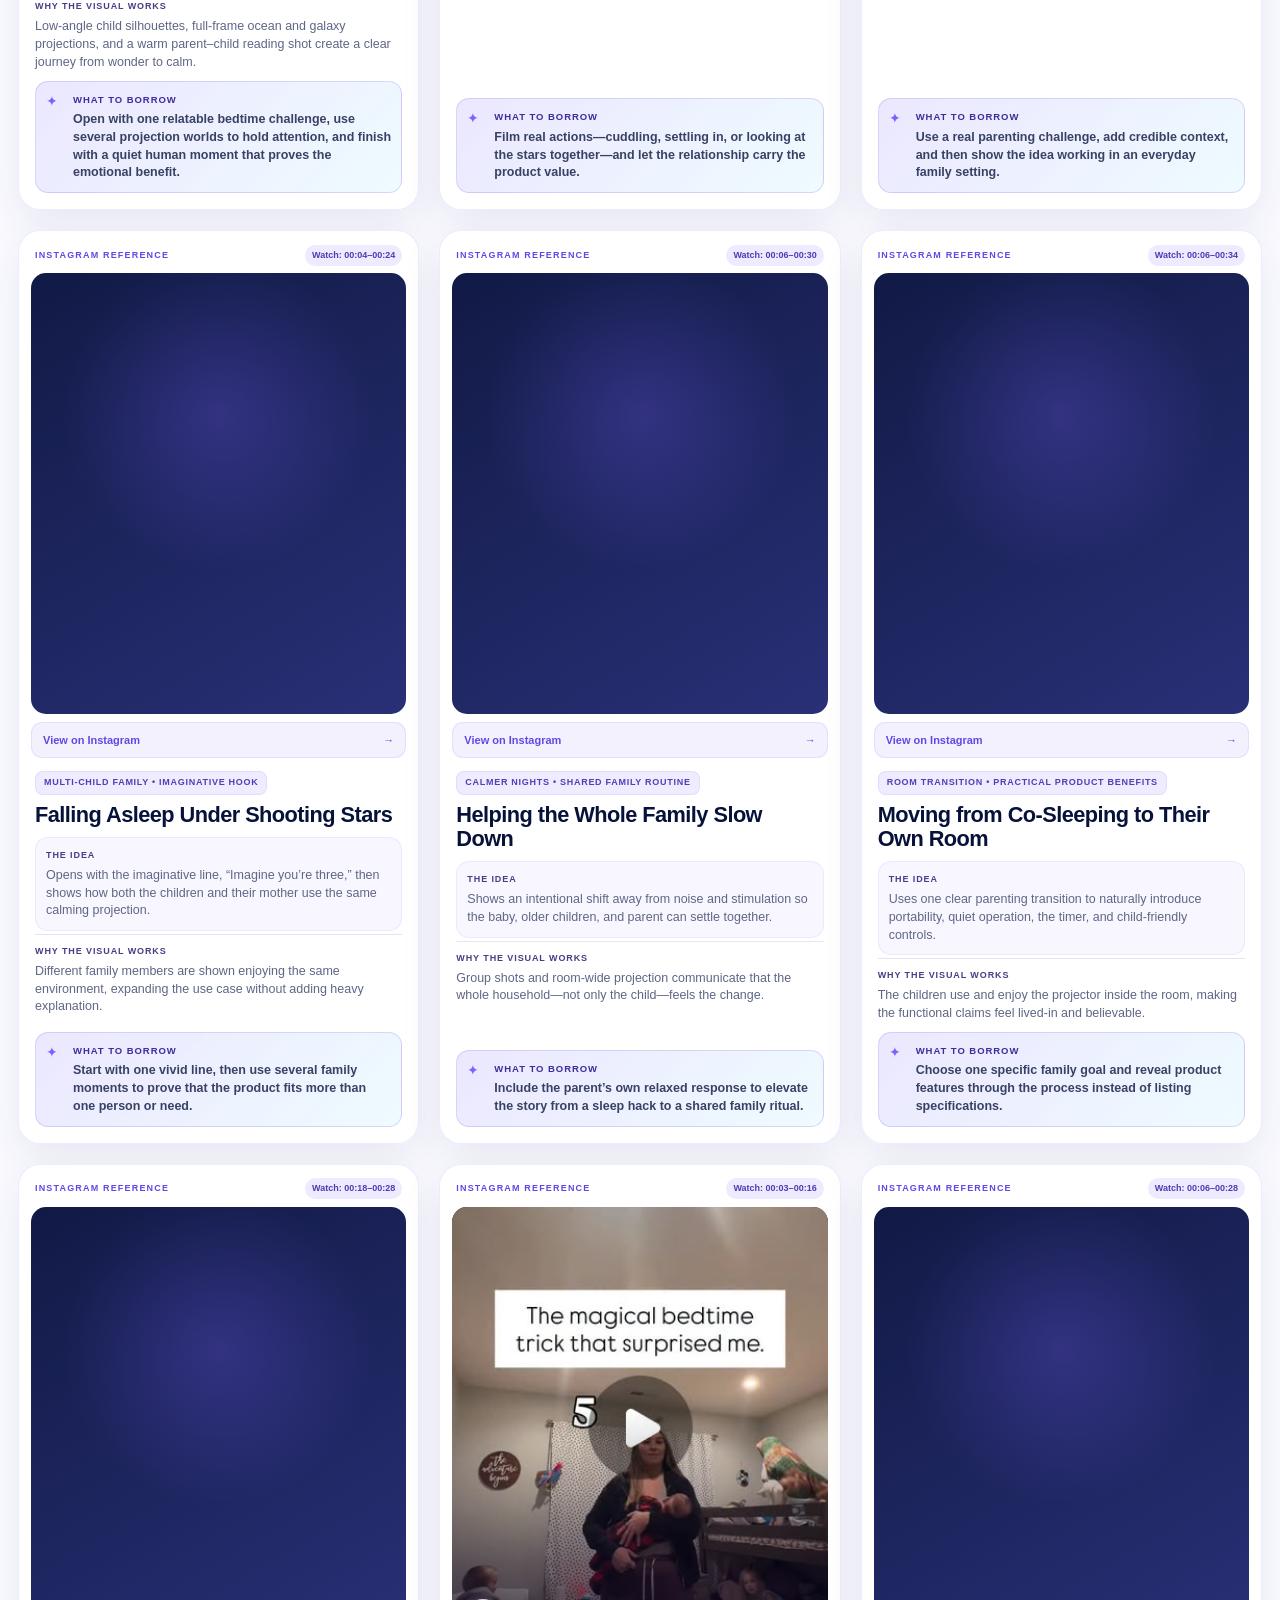
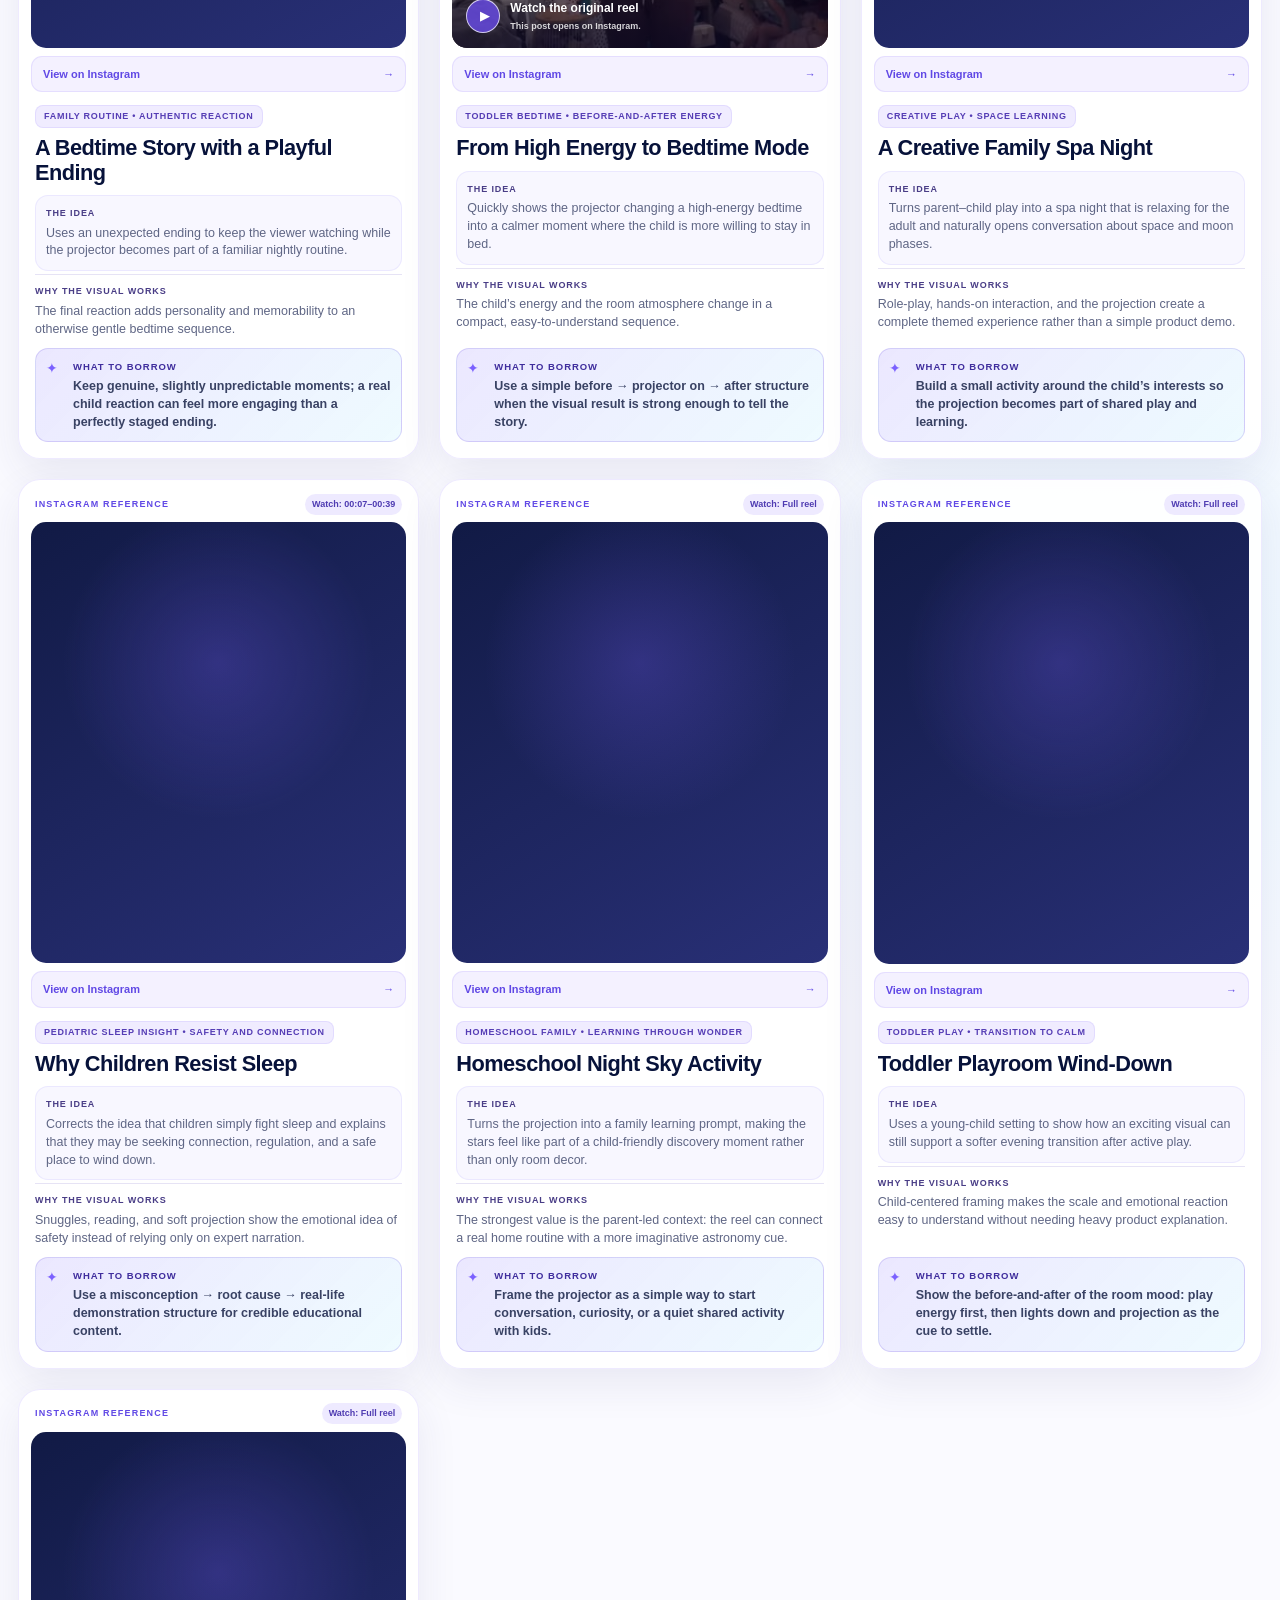
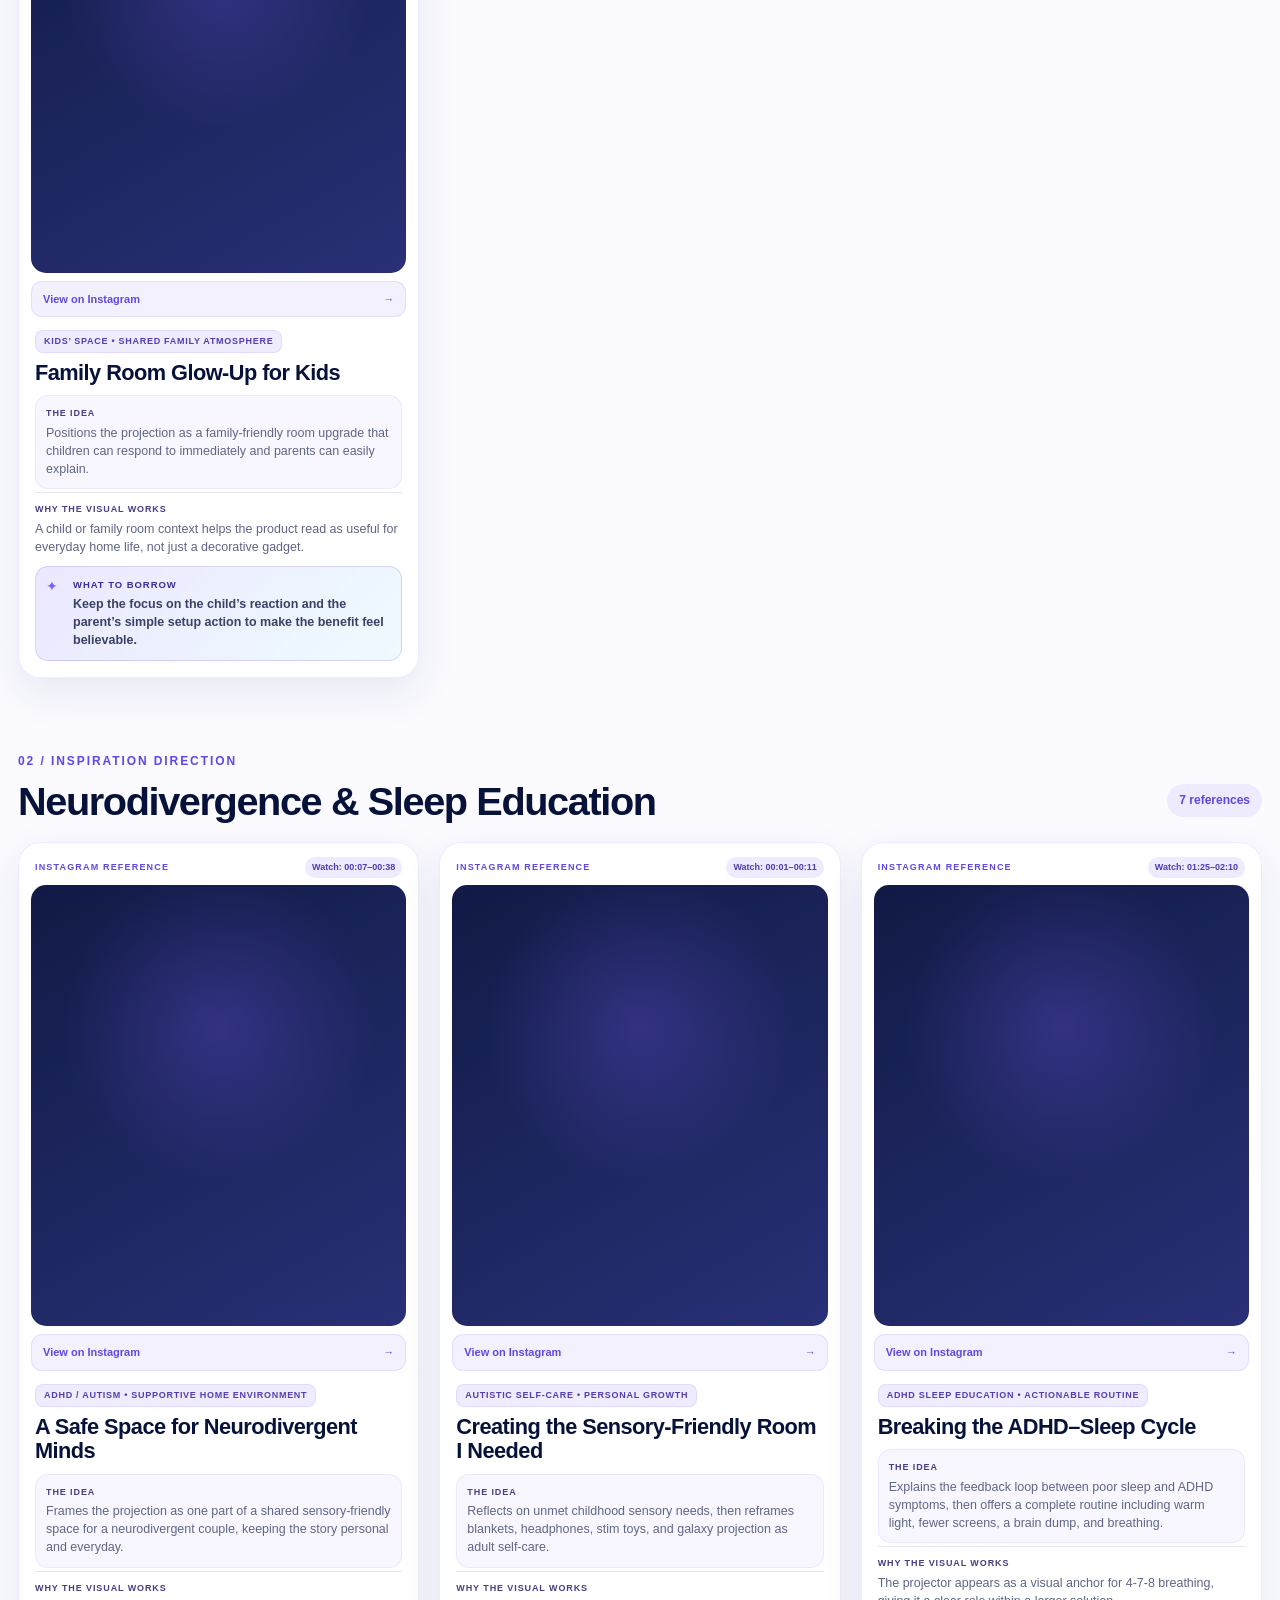
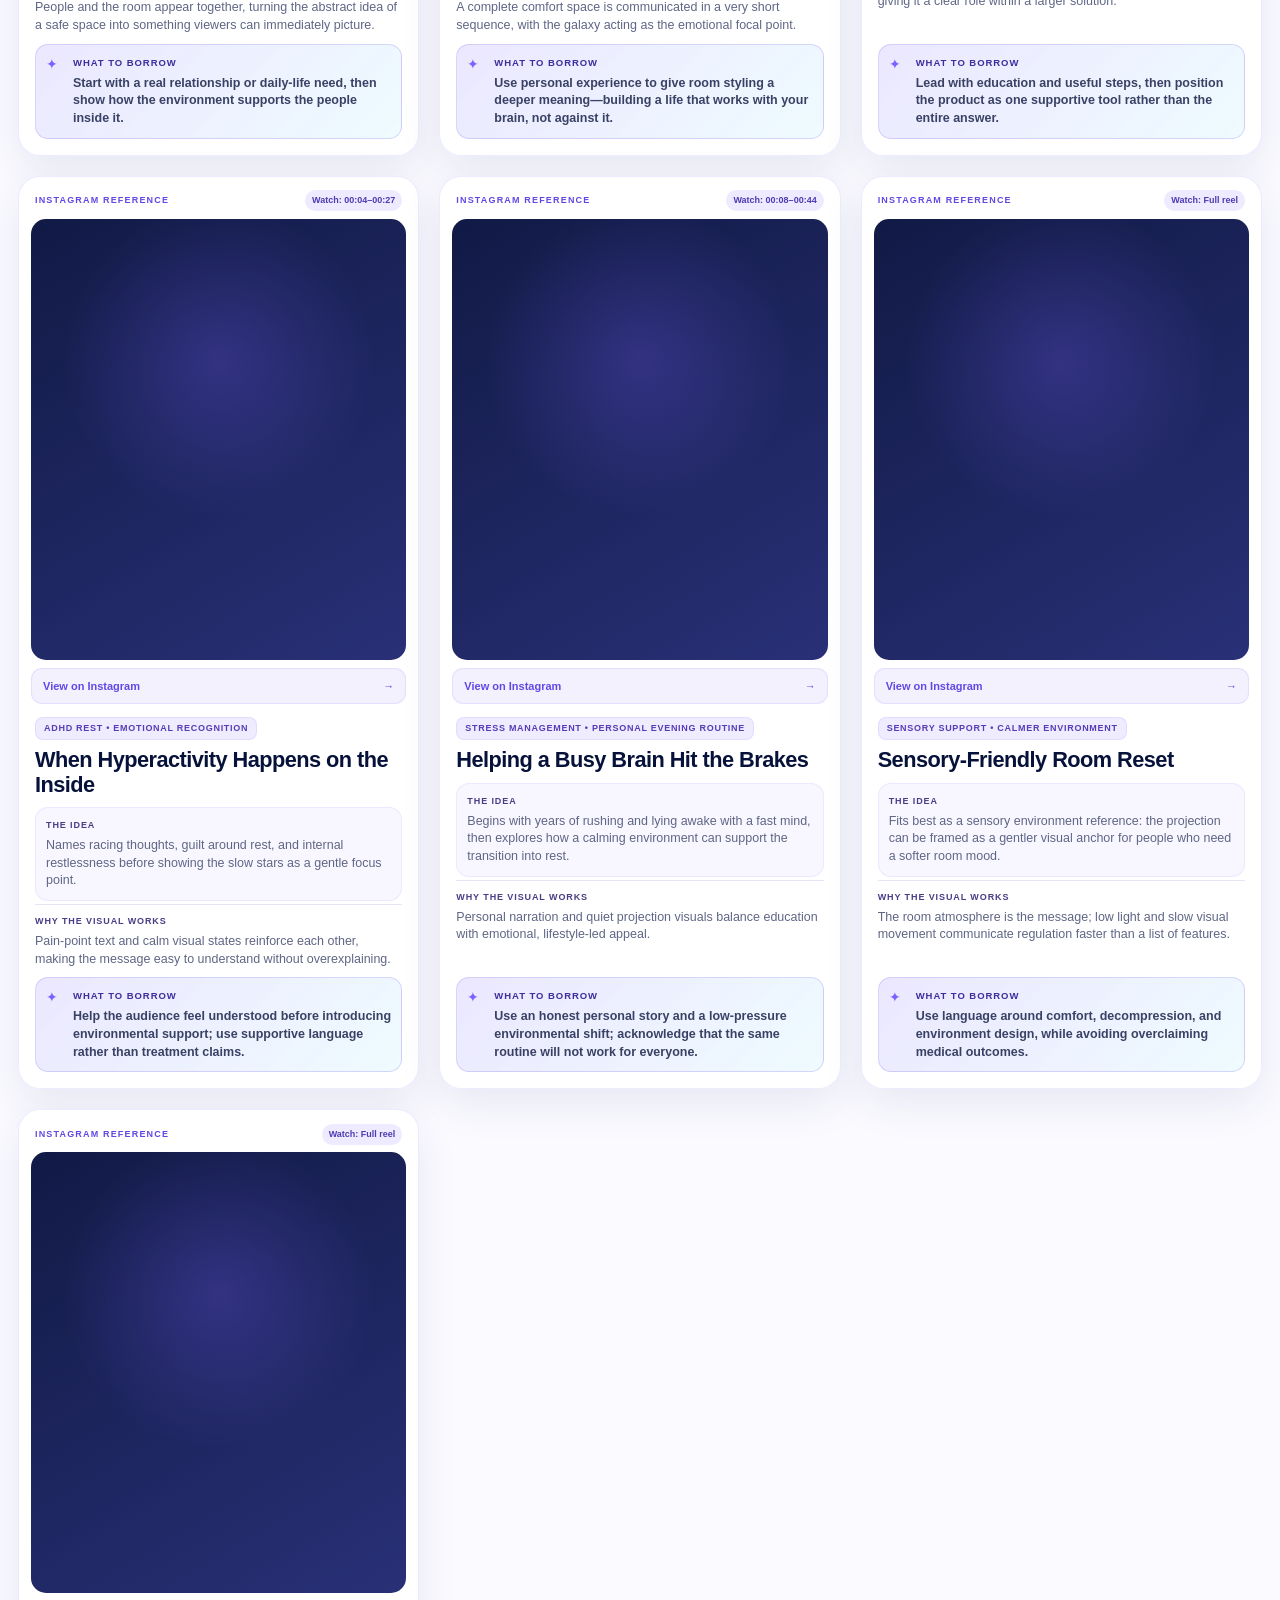
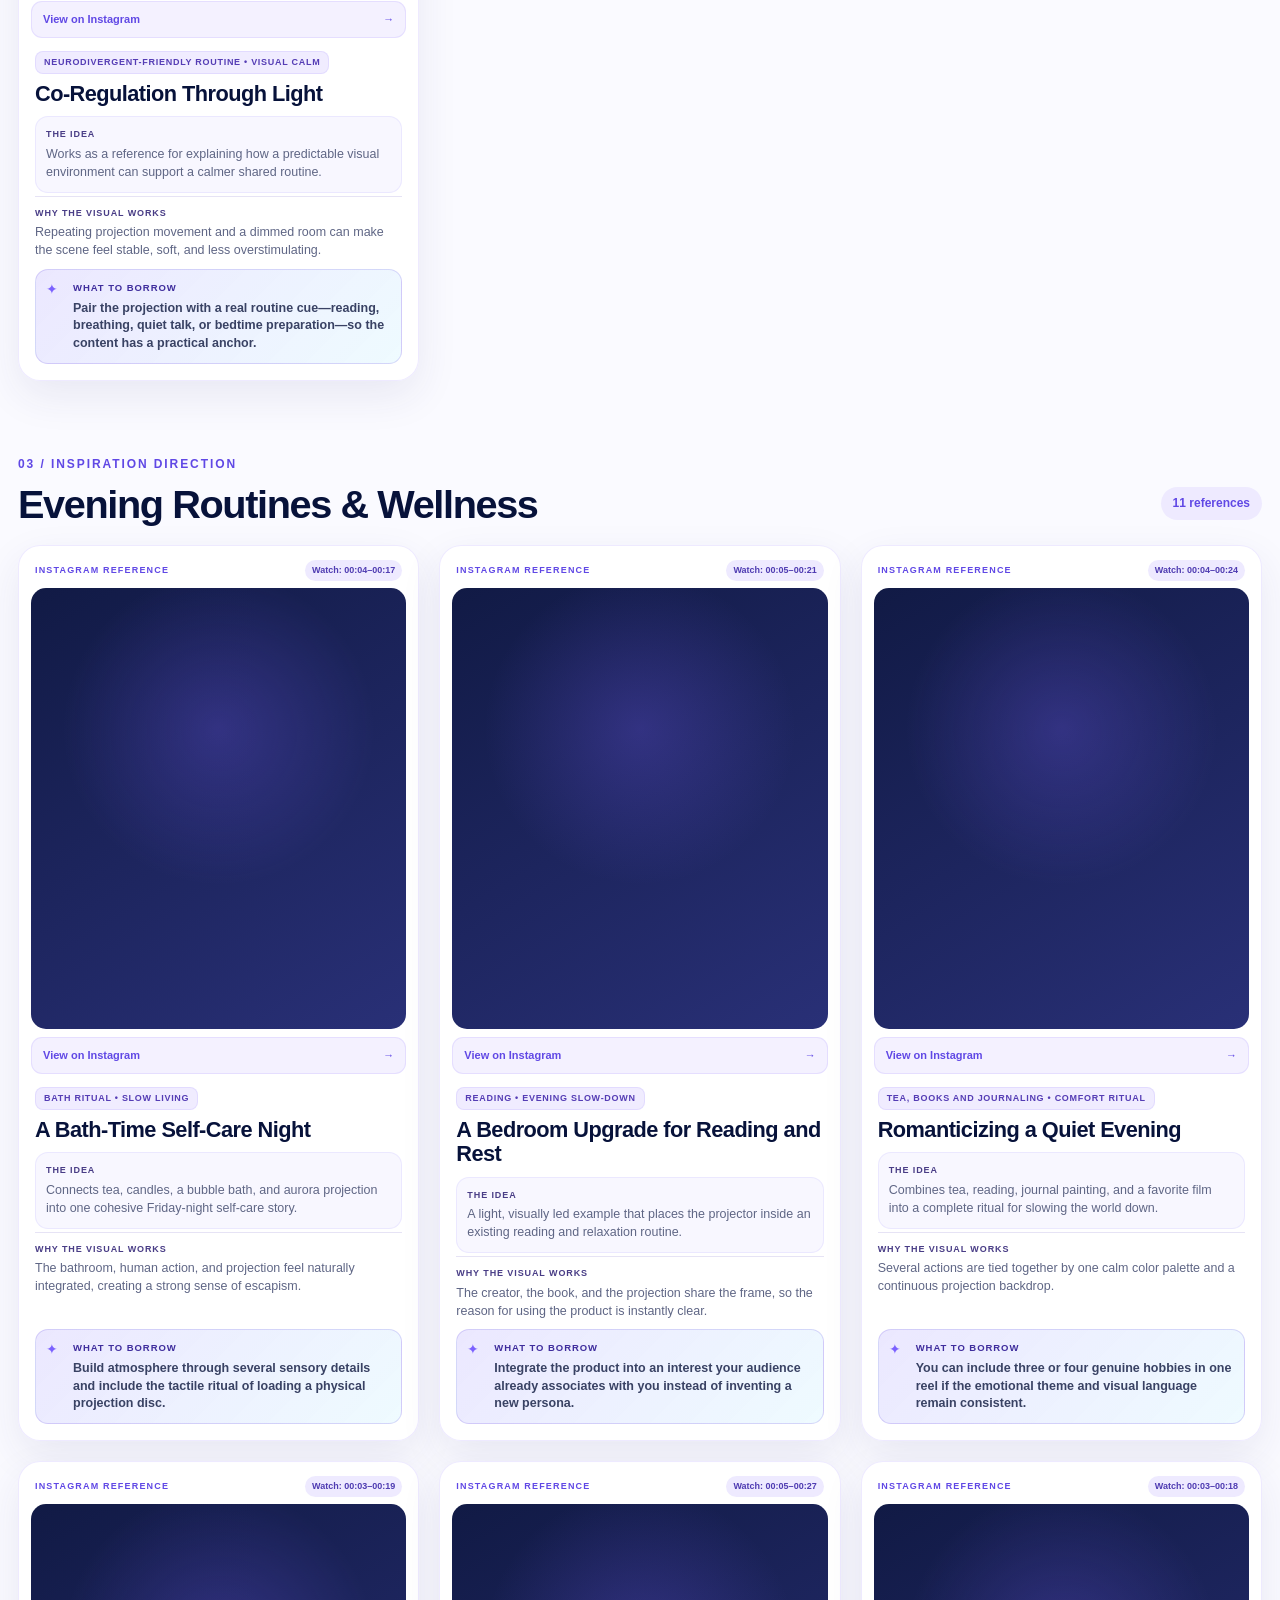
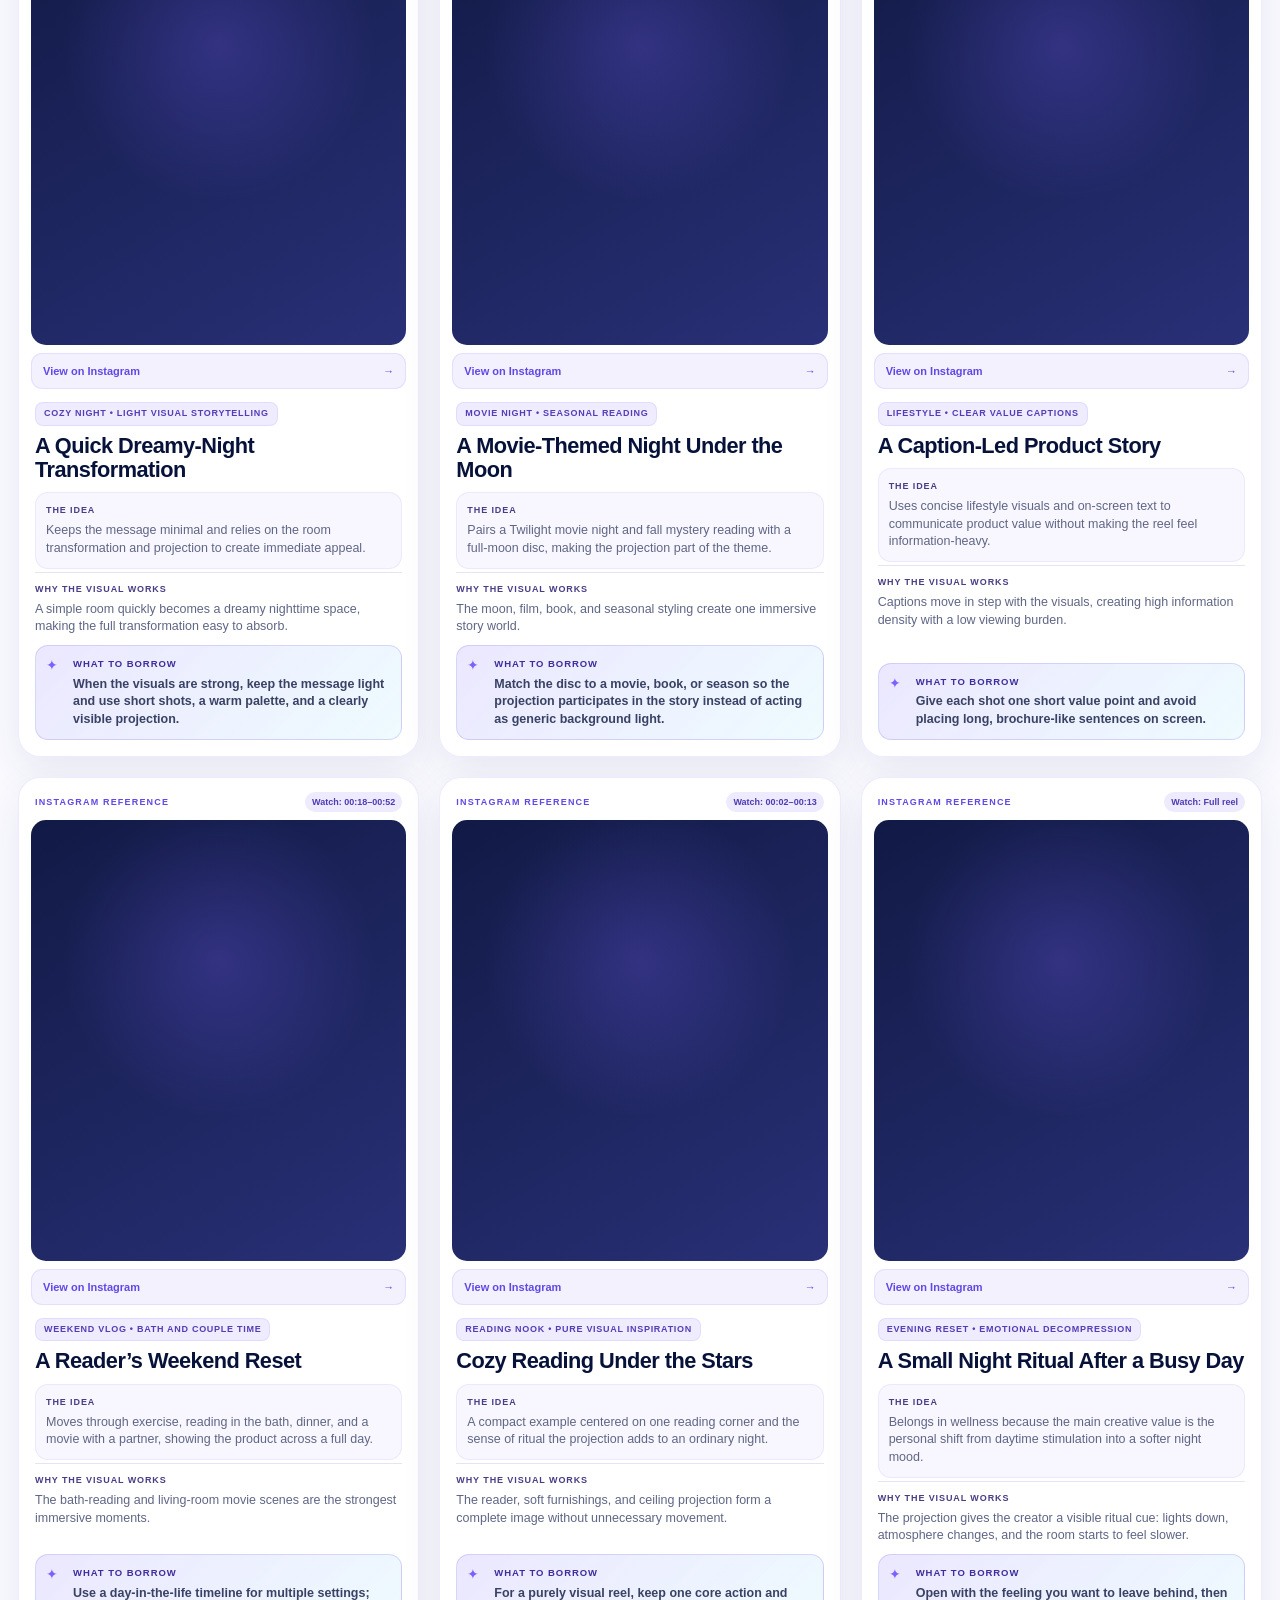
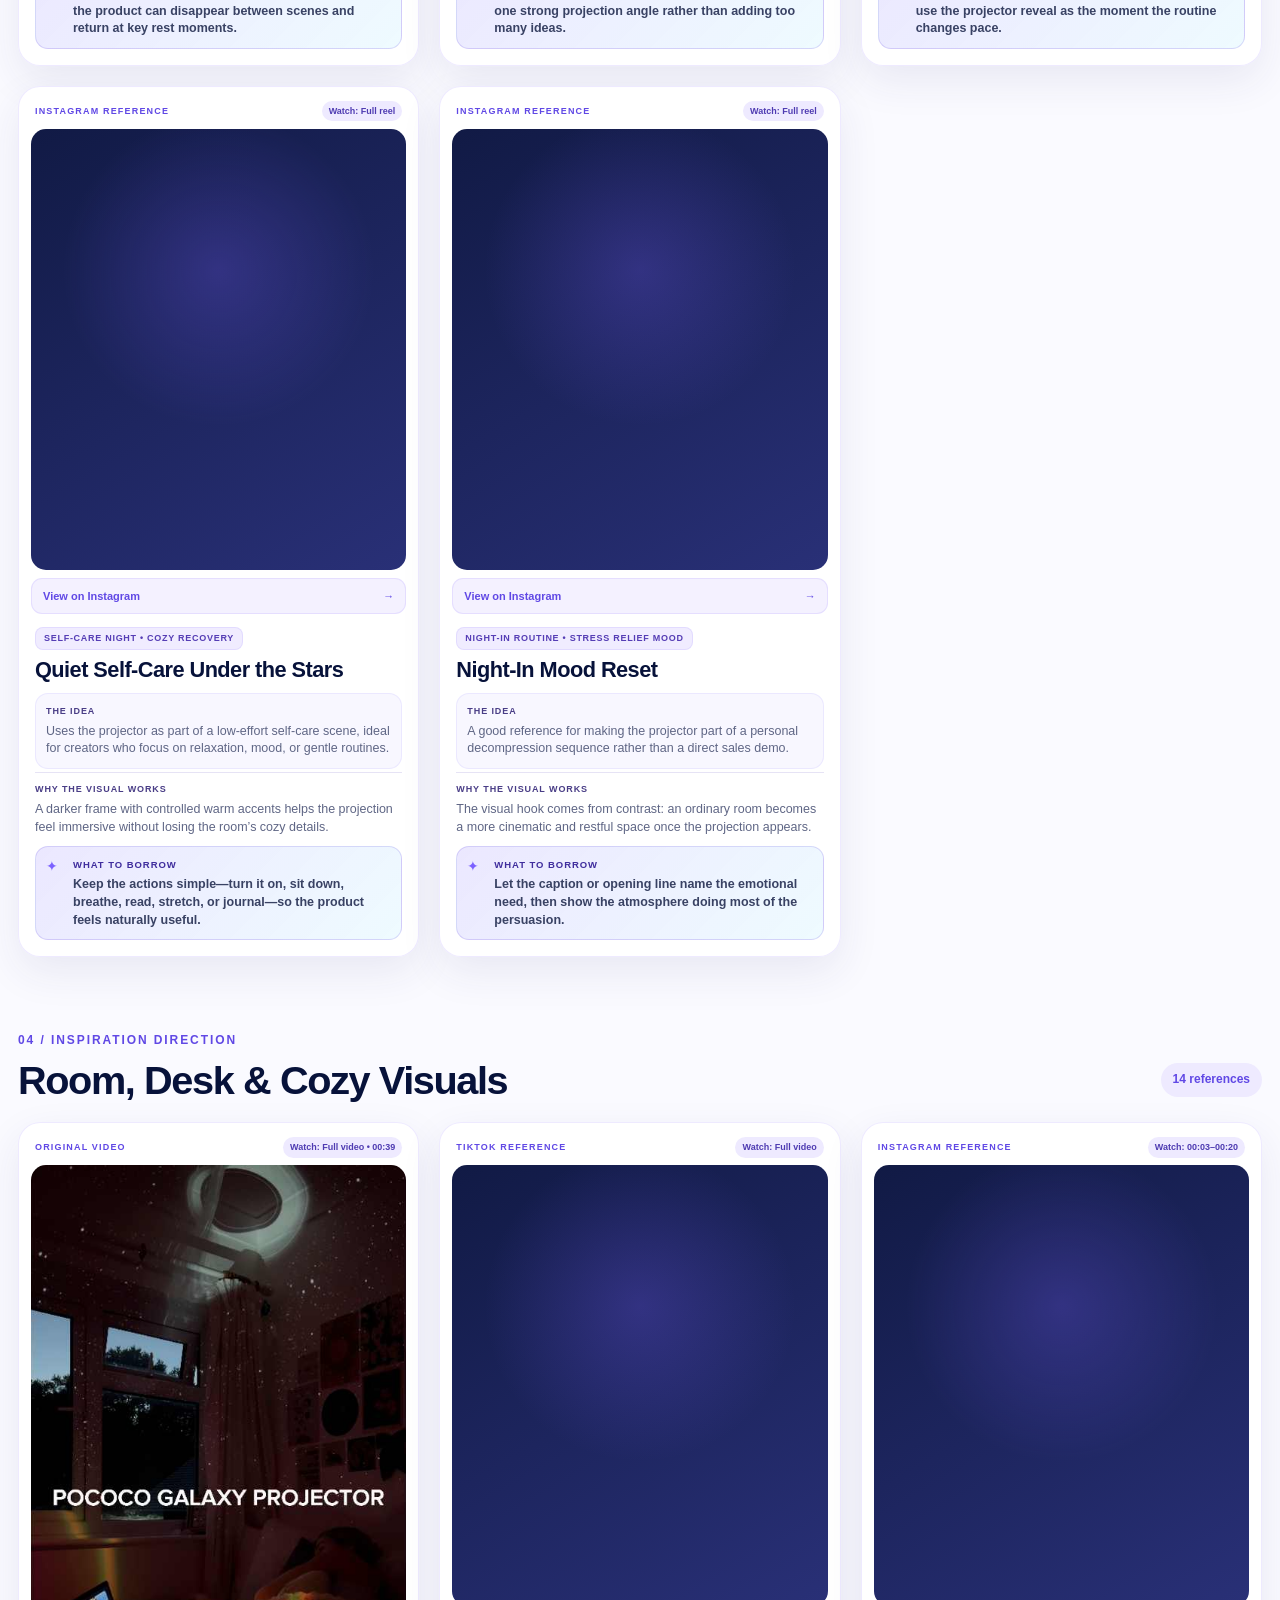
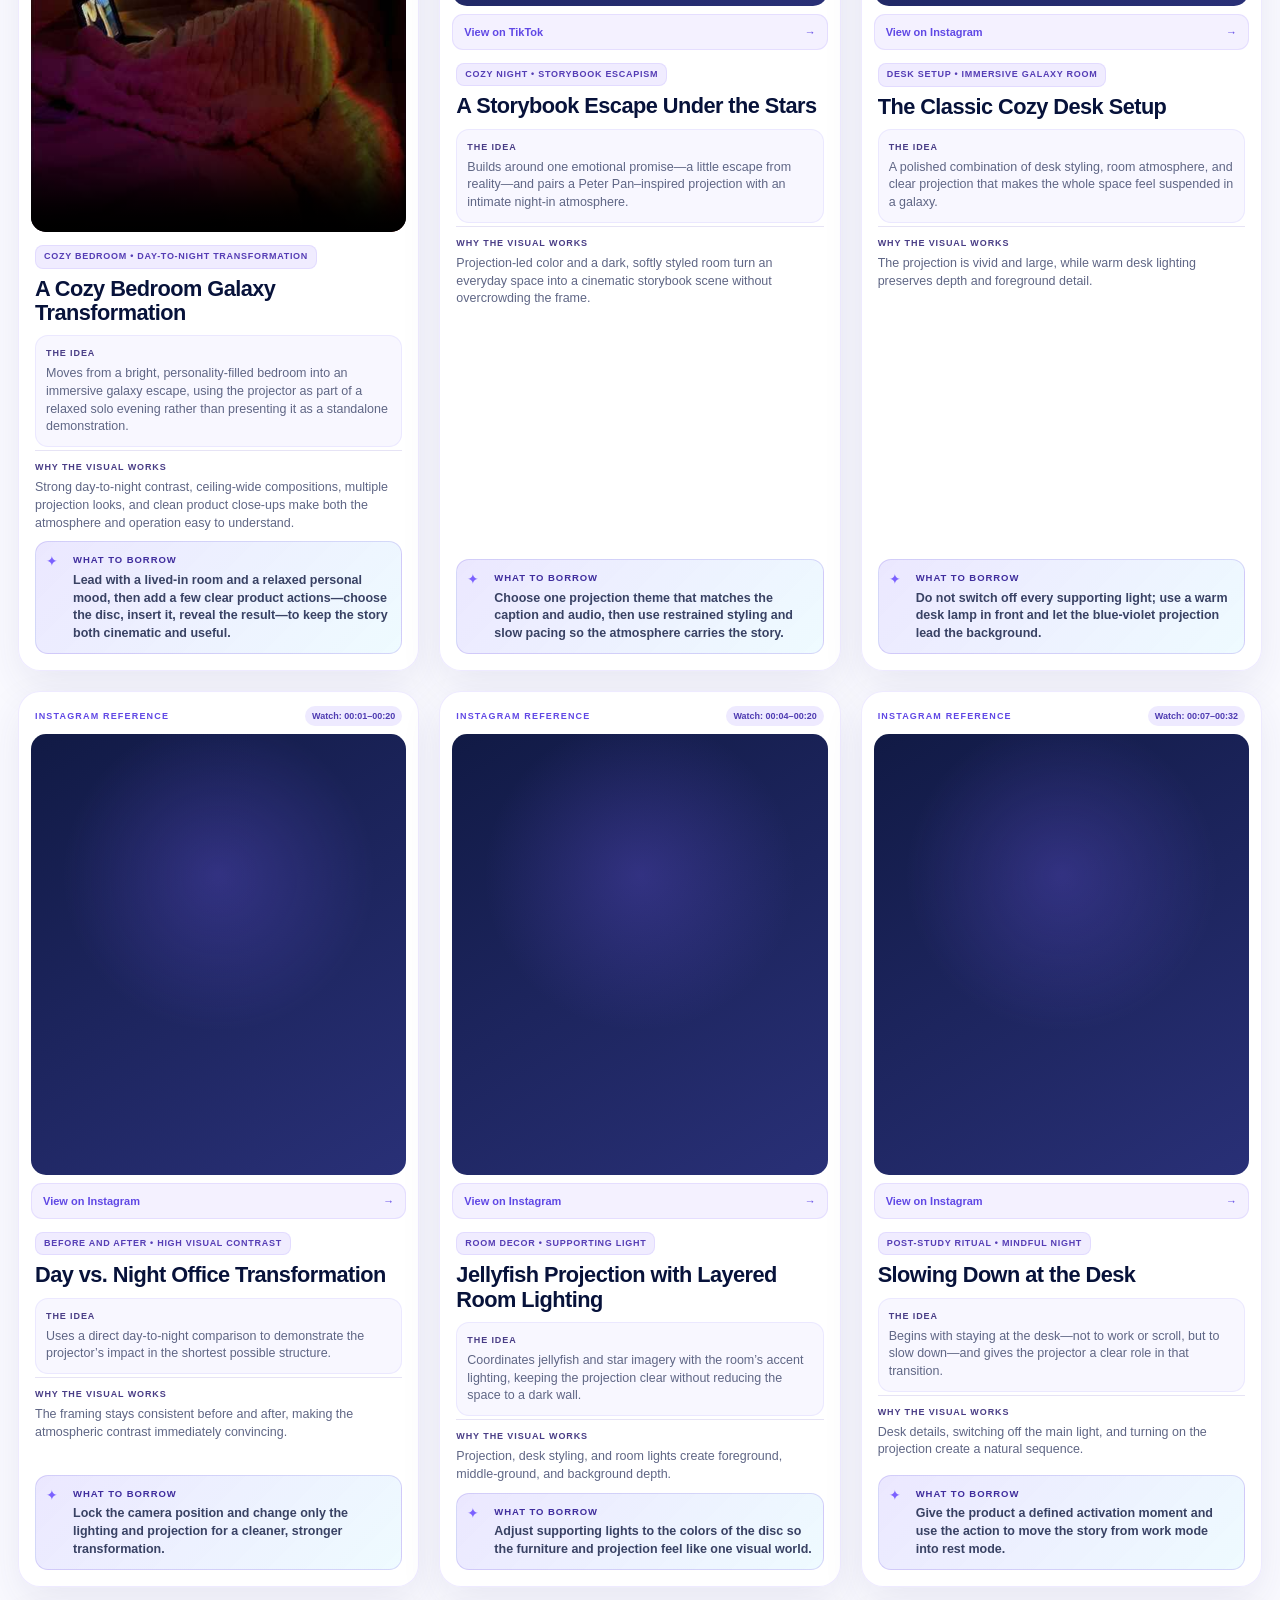
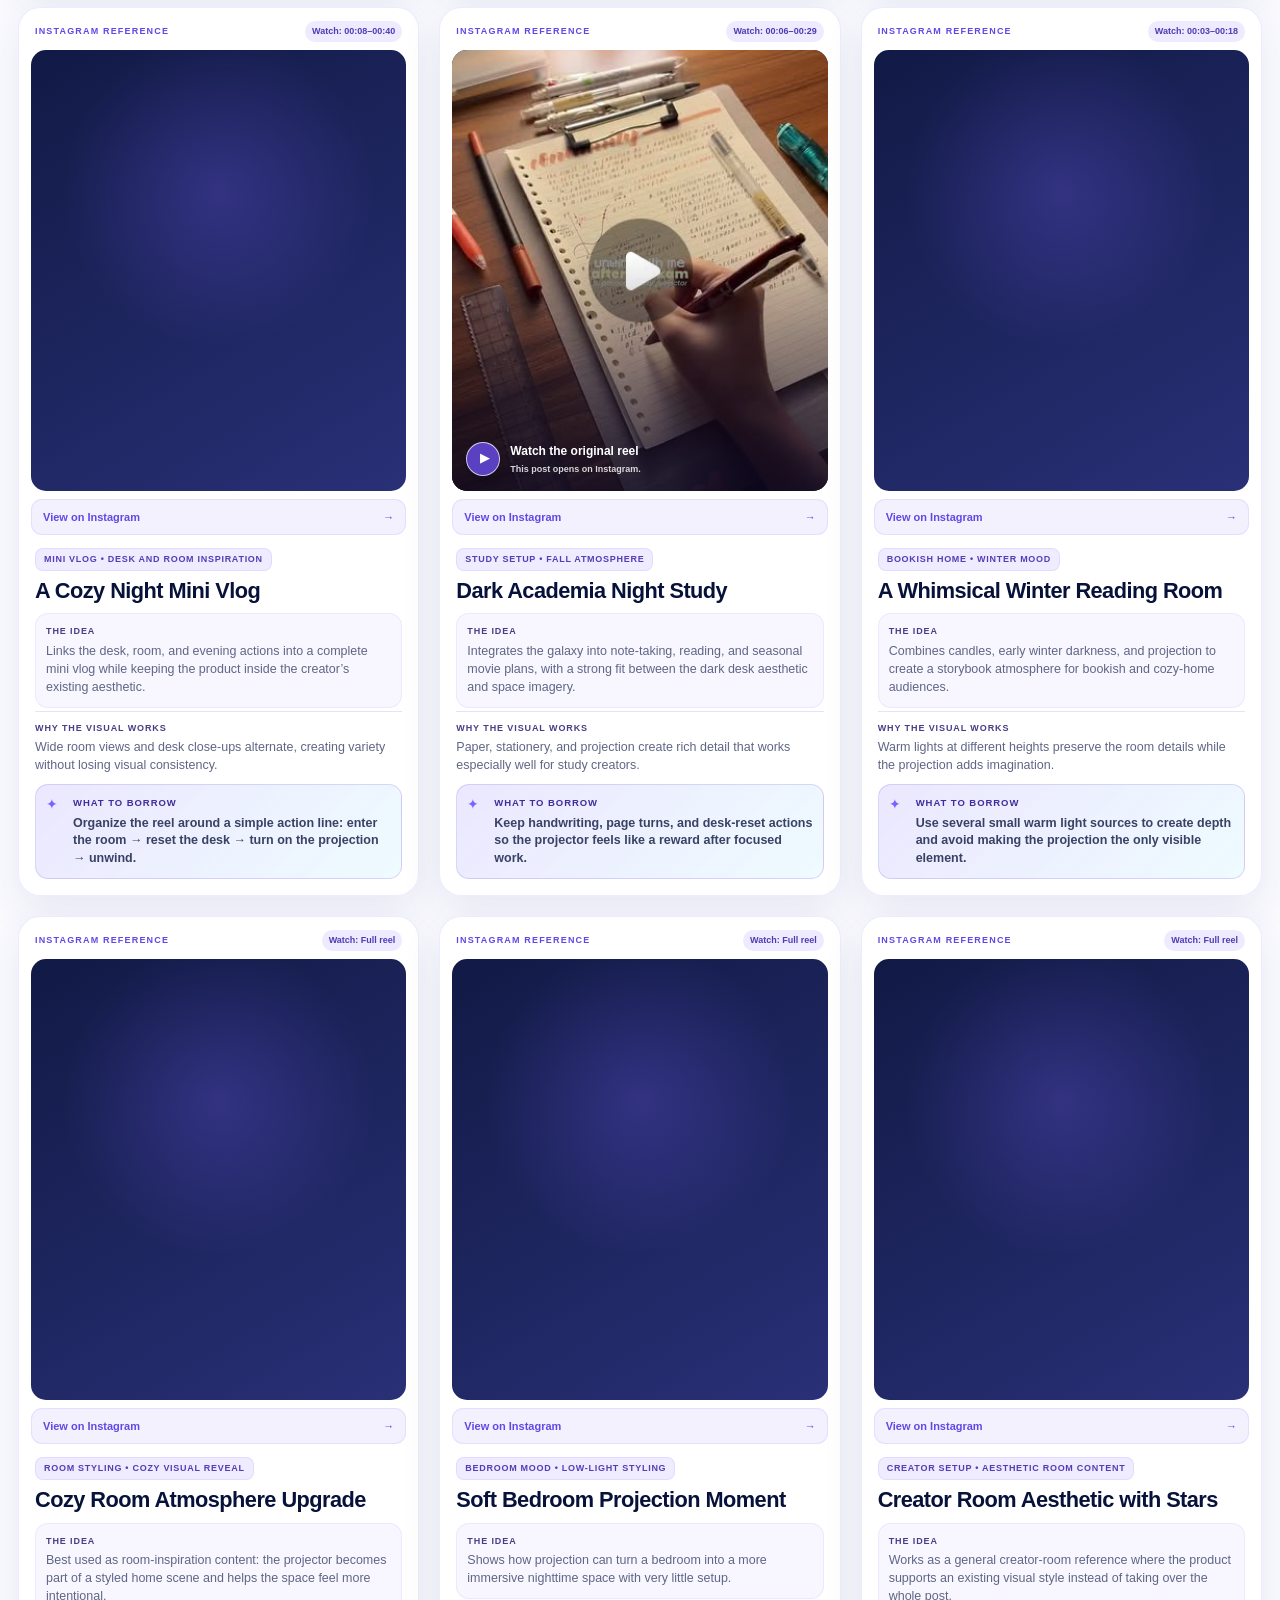
==== commit cc0f6086: "Classify added Instagram reels" ====
--- a/pococo-creator-inspiration-github-pages/index.html
+++ b/pococo-creator-inspiration-github-pages/index.html
@@ -46,7 +46,7 @@
         </p>
         <div class="hero-actions">
           <a class="button primary" href="#family">Start exploring</a>
-          <p><strong>49</strong> curated examples / <strong>6</strong> creative directions</p>
+          <p><strong>49</strong> curated examples / <strong>5</strong> creative directions</p>
         </div>
       </div>
       <div class="hero-visual">
@@ -138,3 +138,4 @@
 </body>
 </html>
 
+
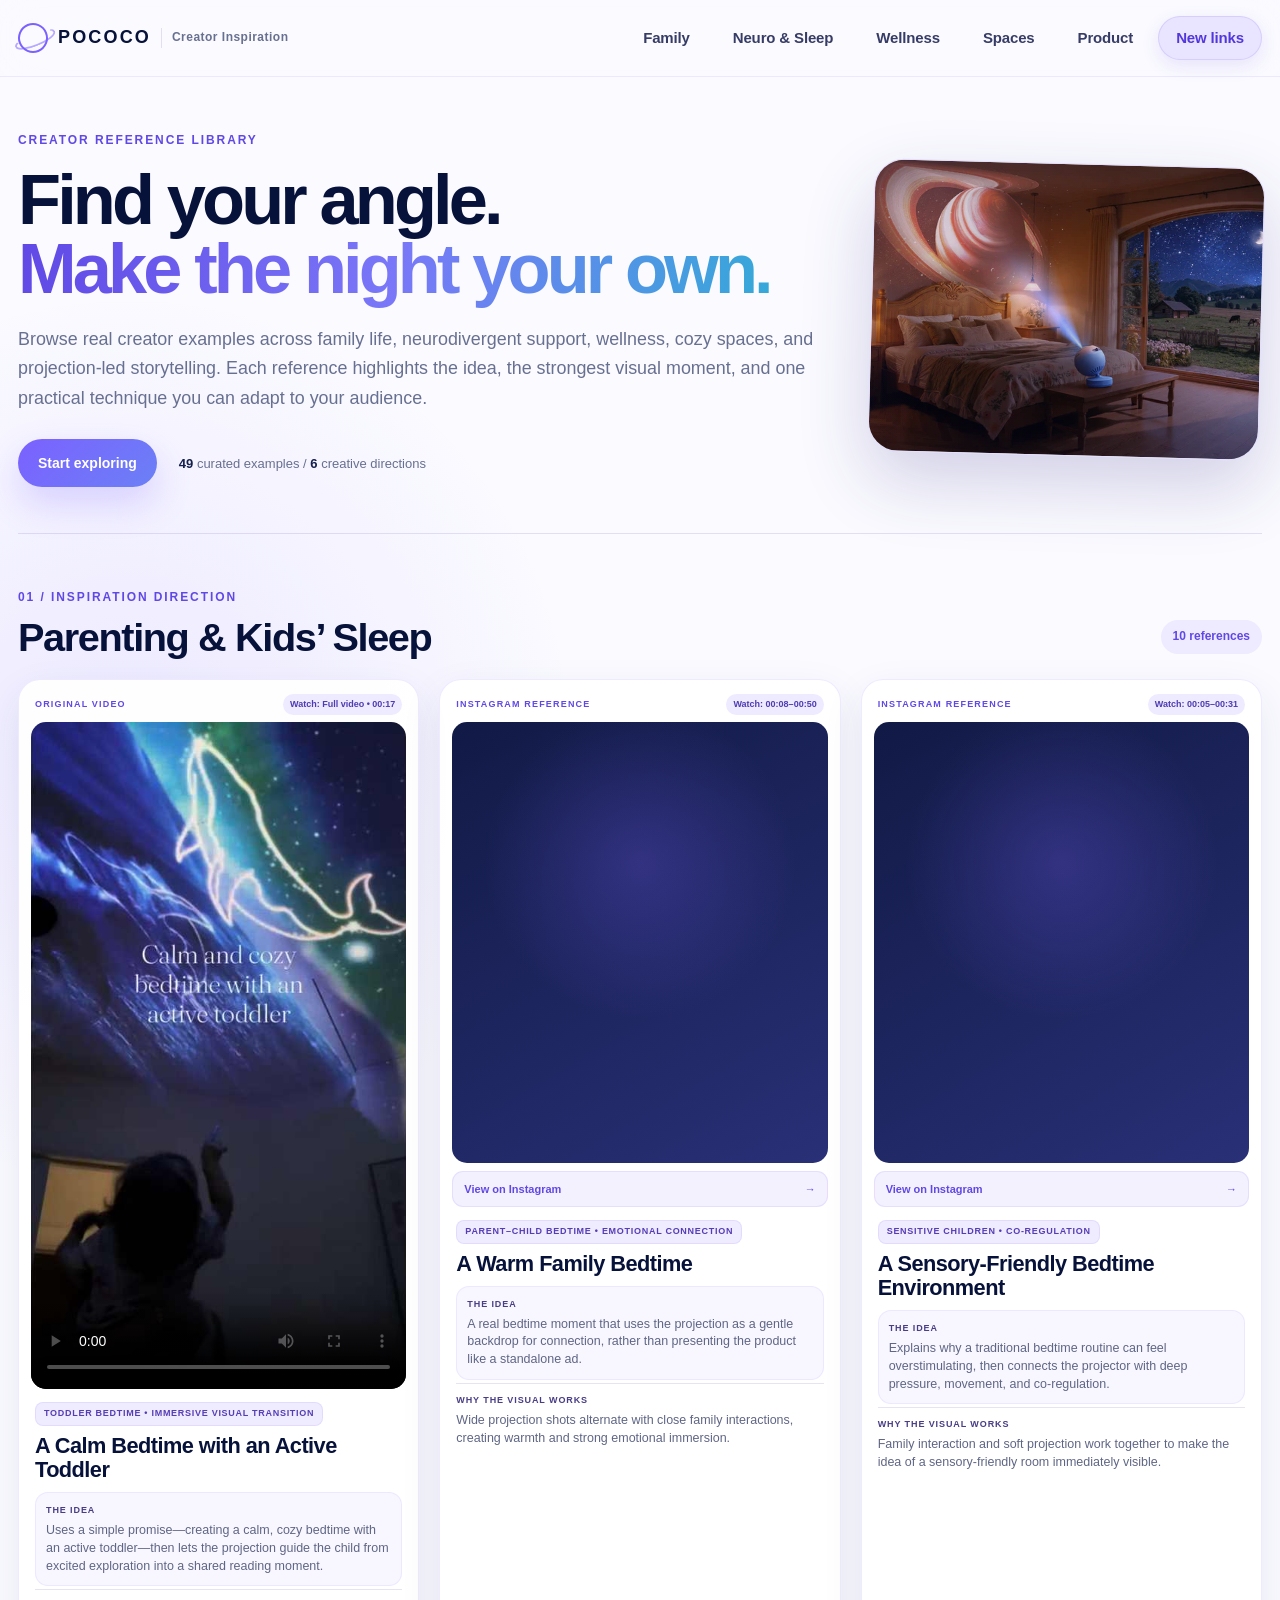
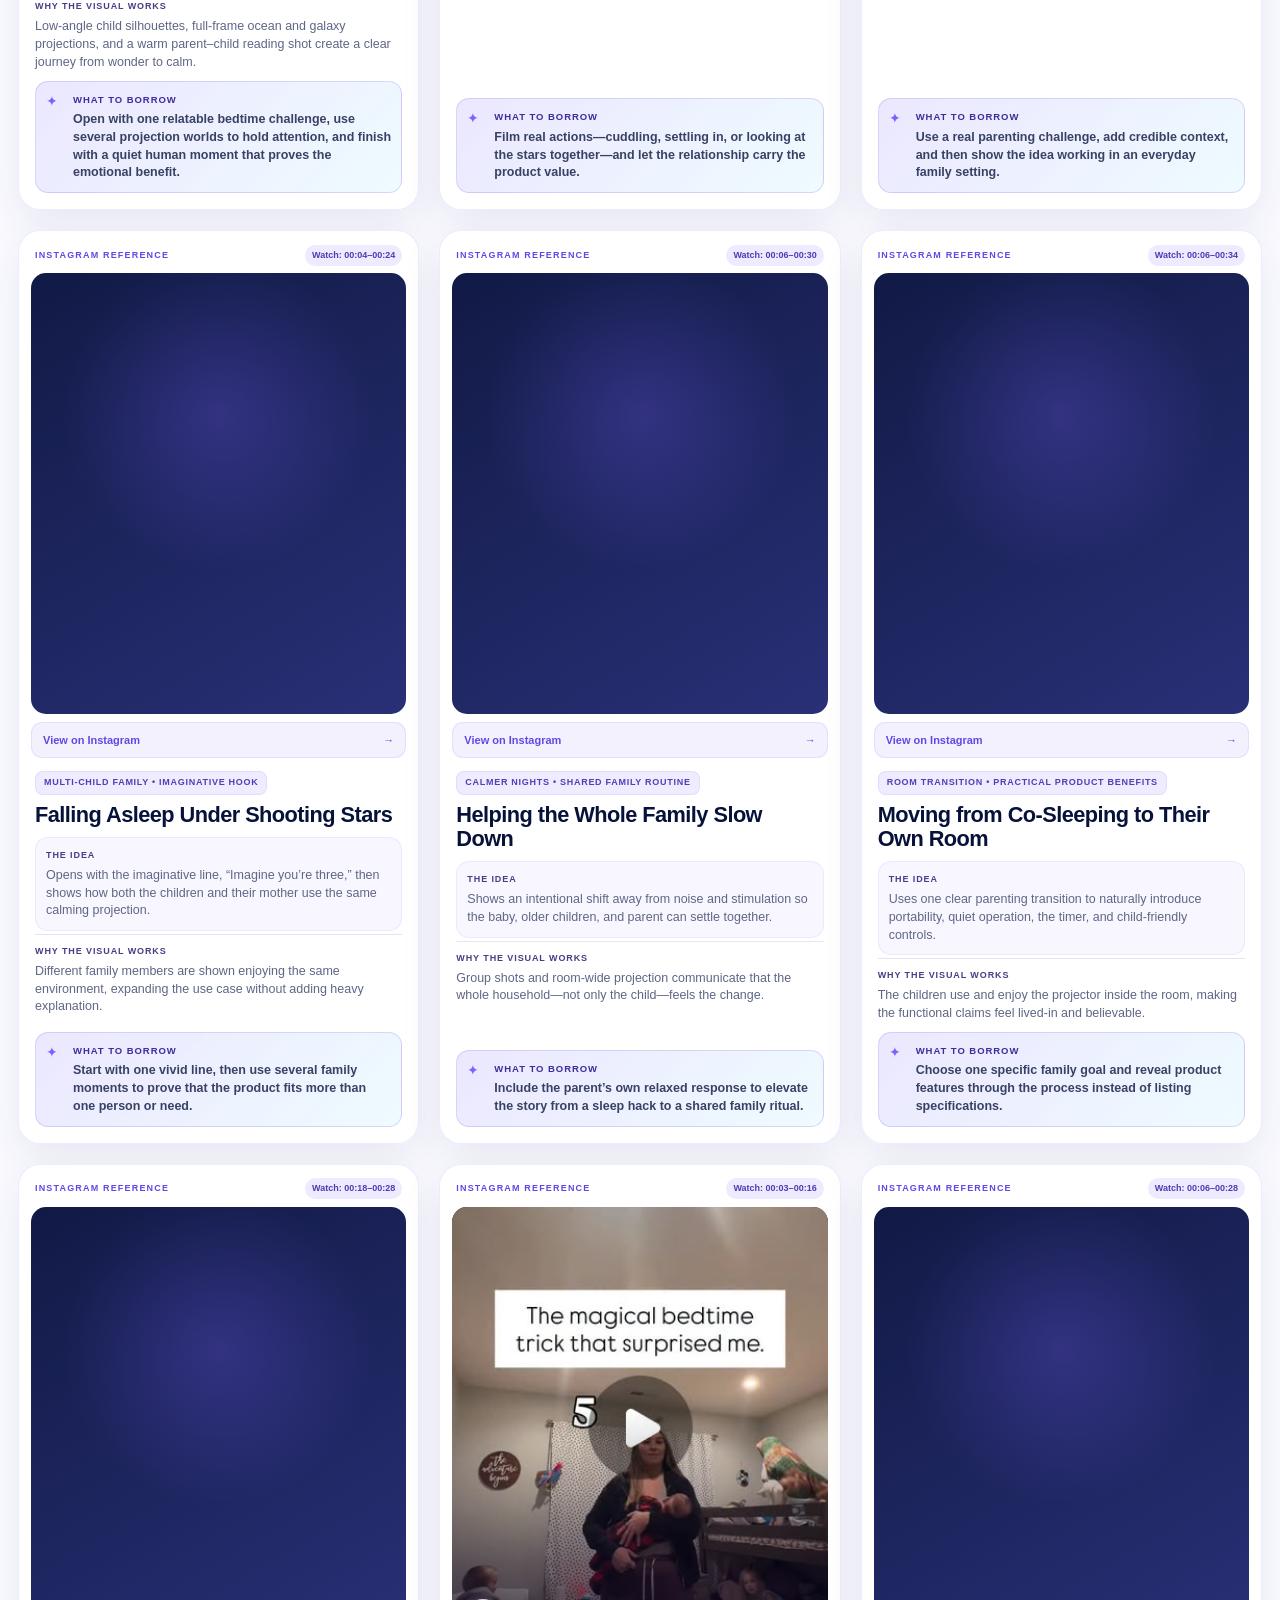
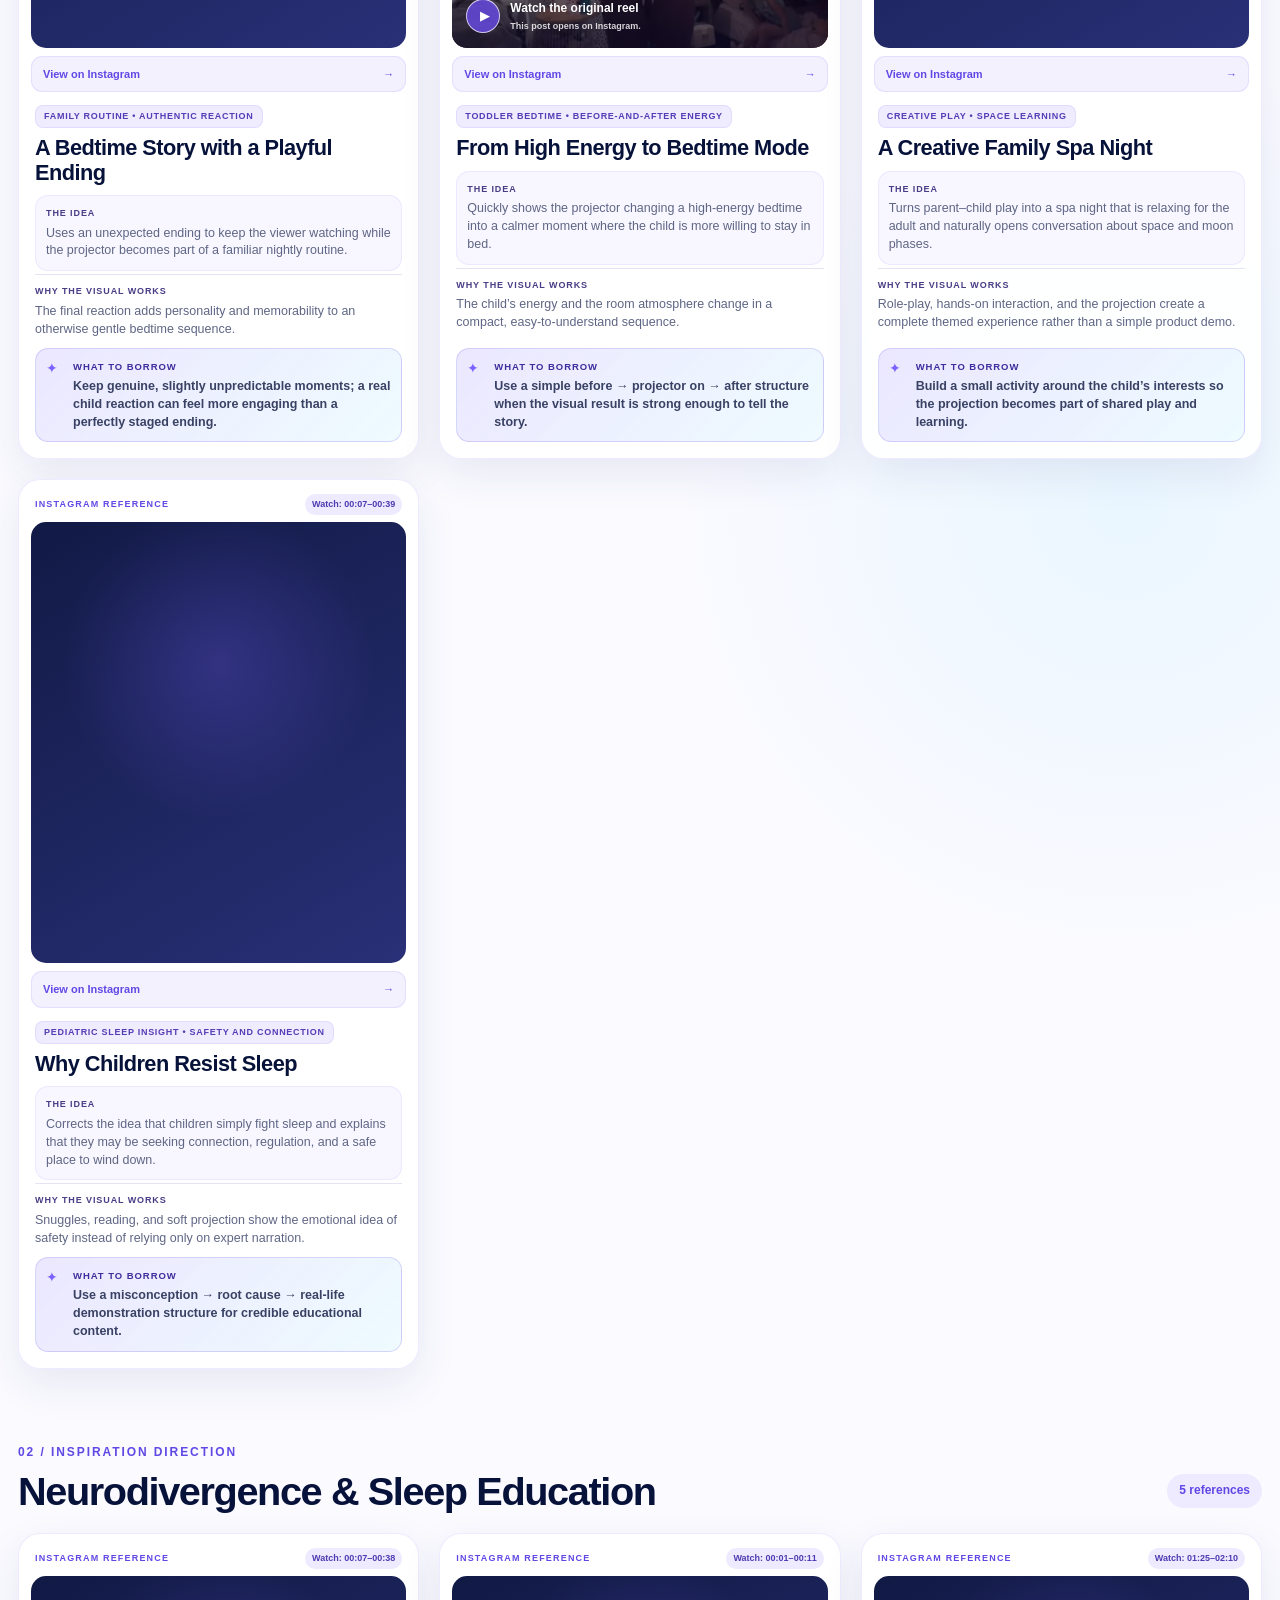
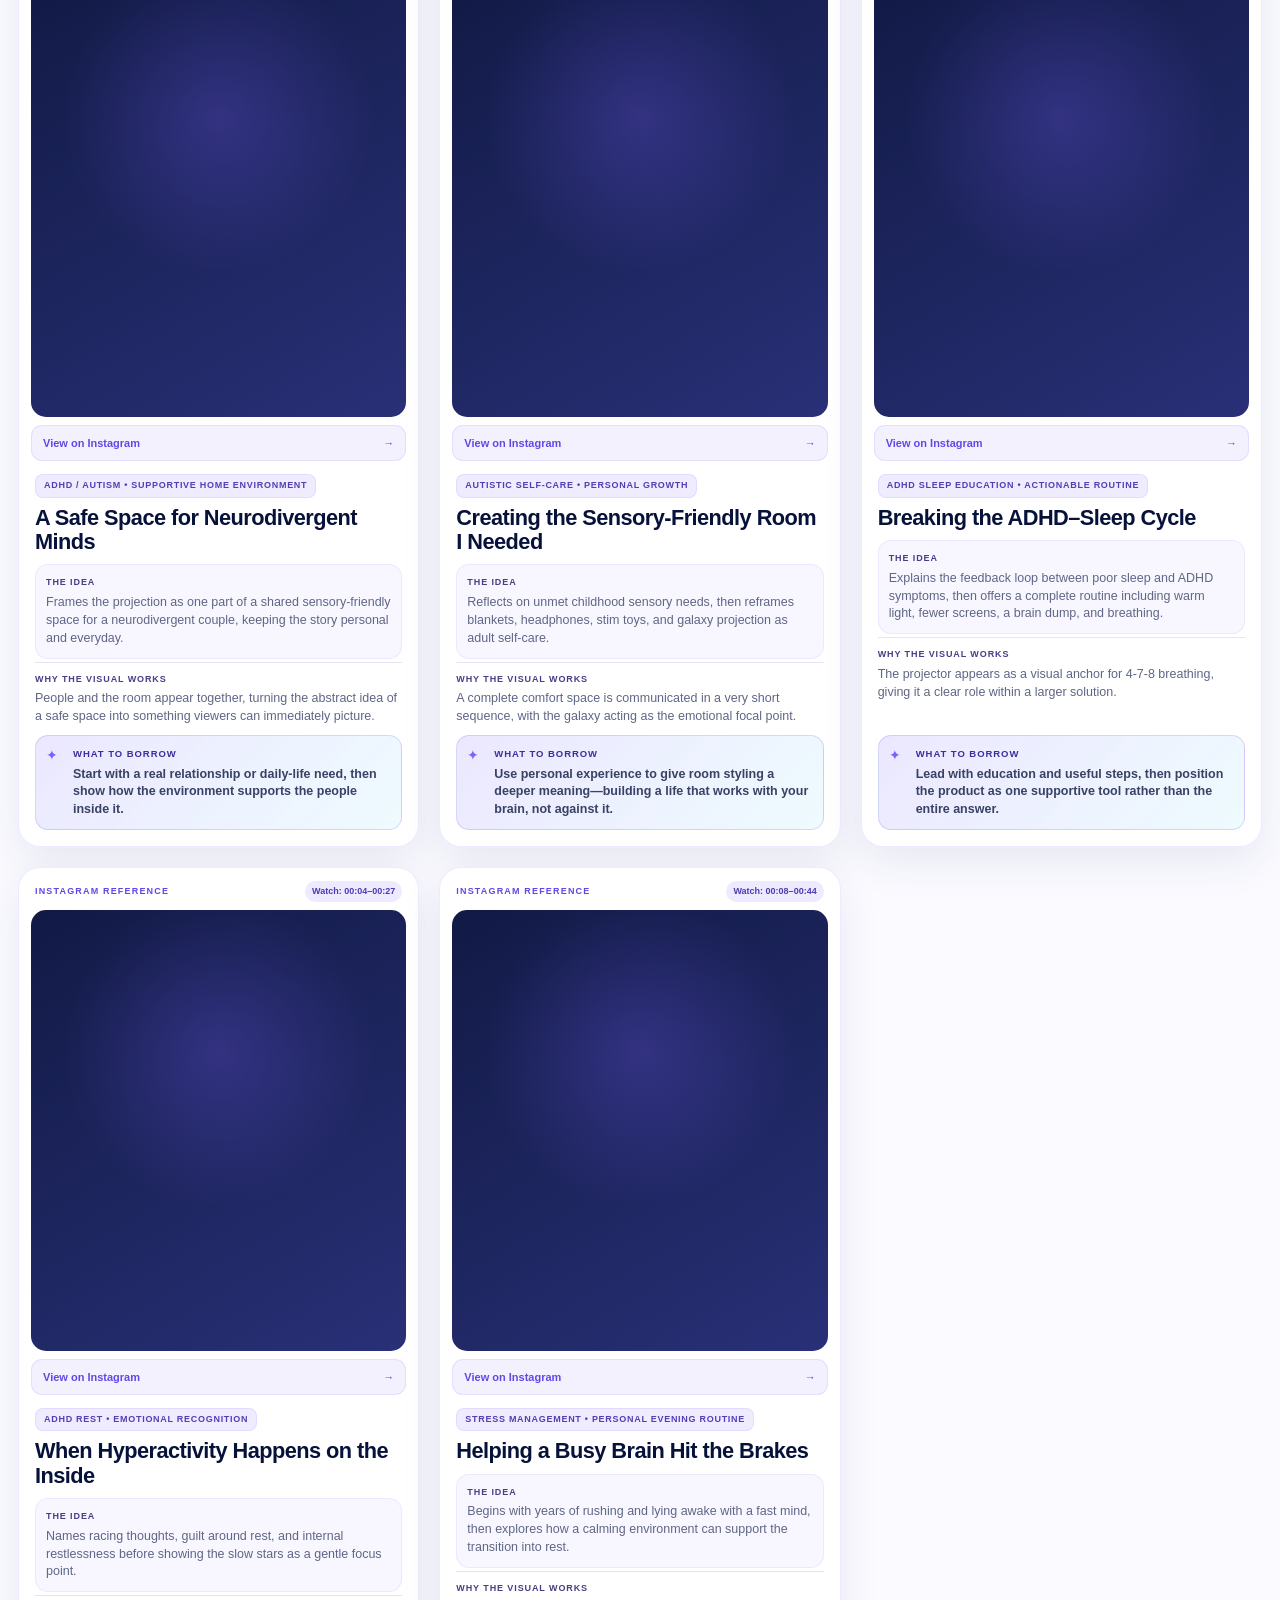
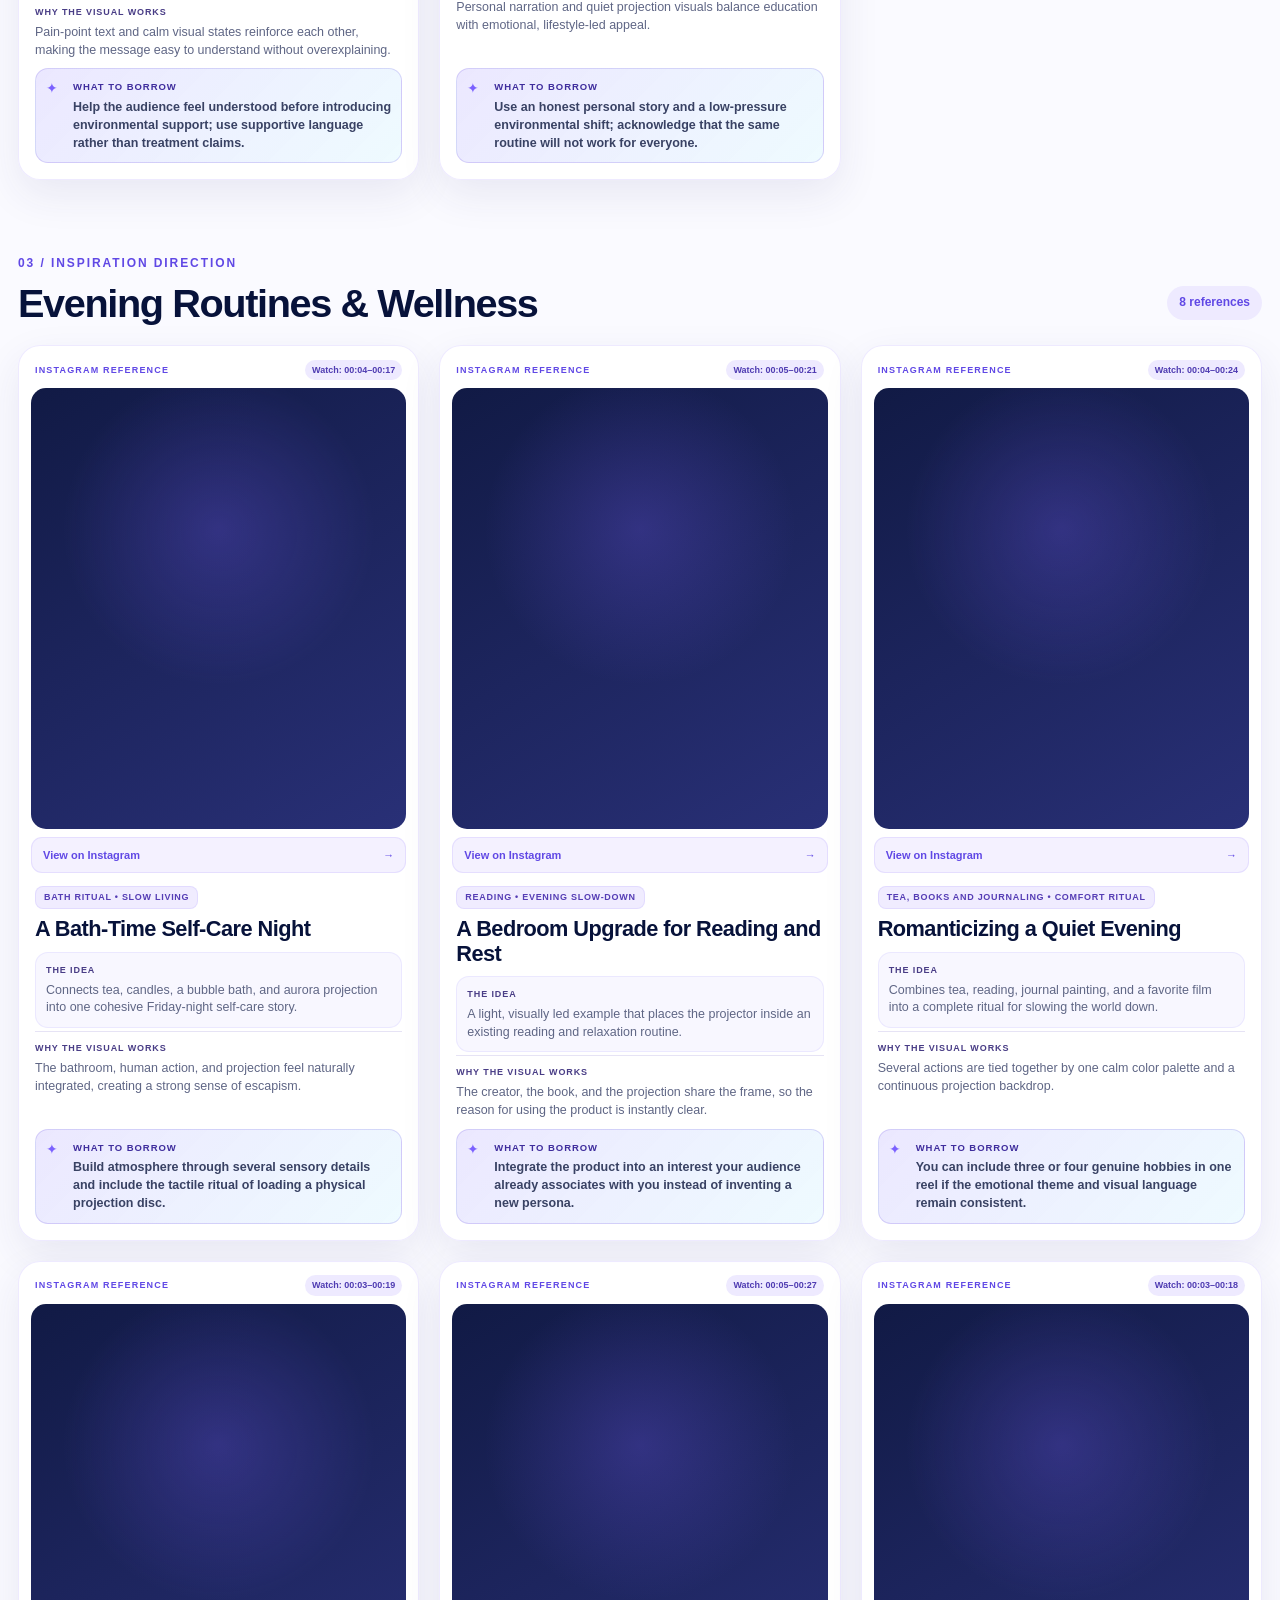
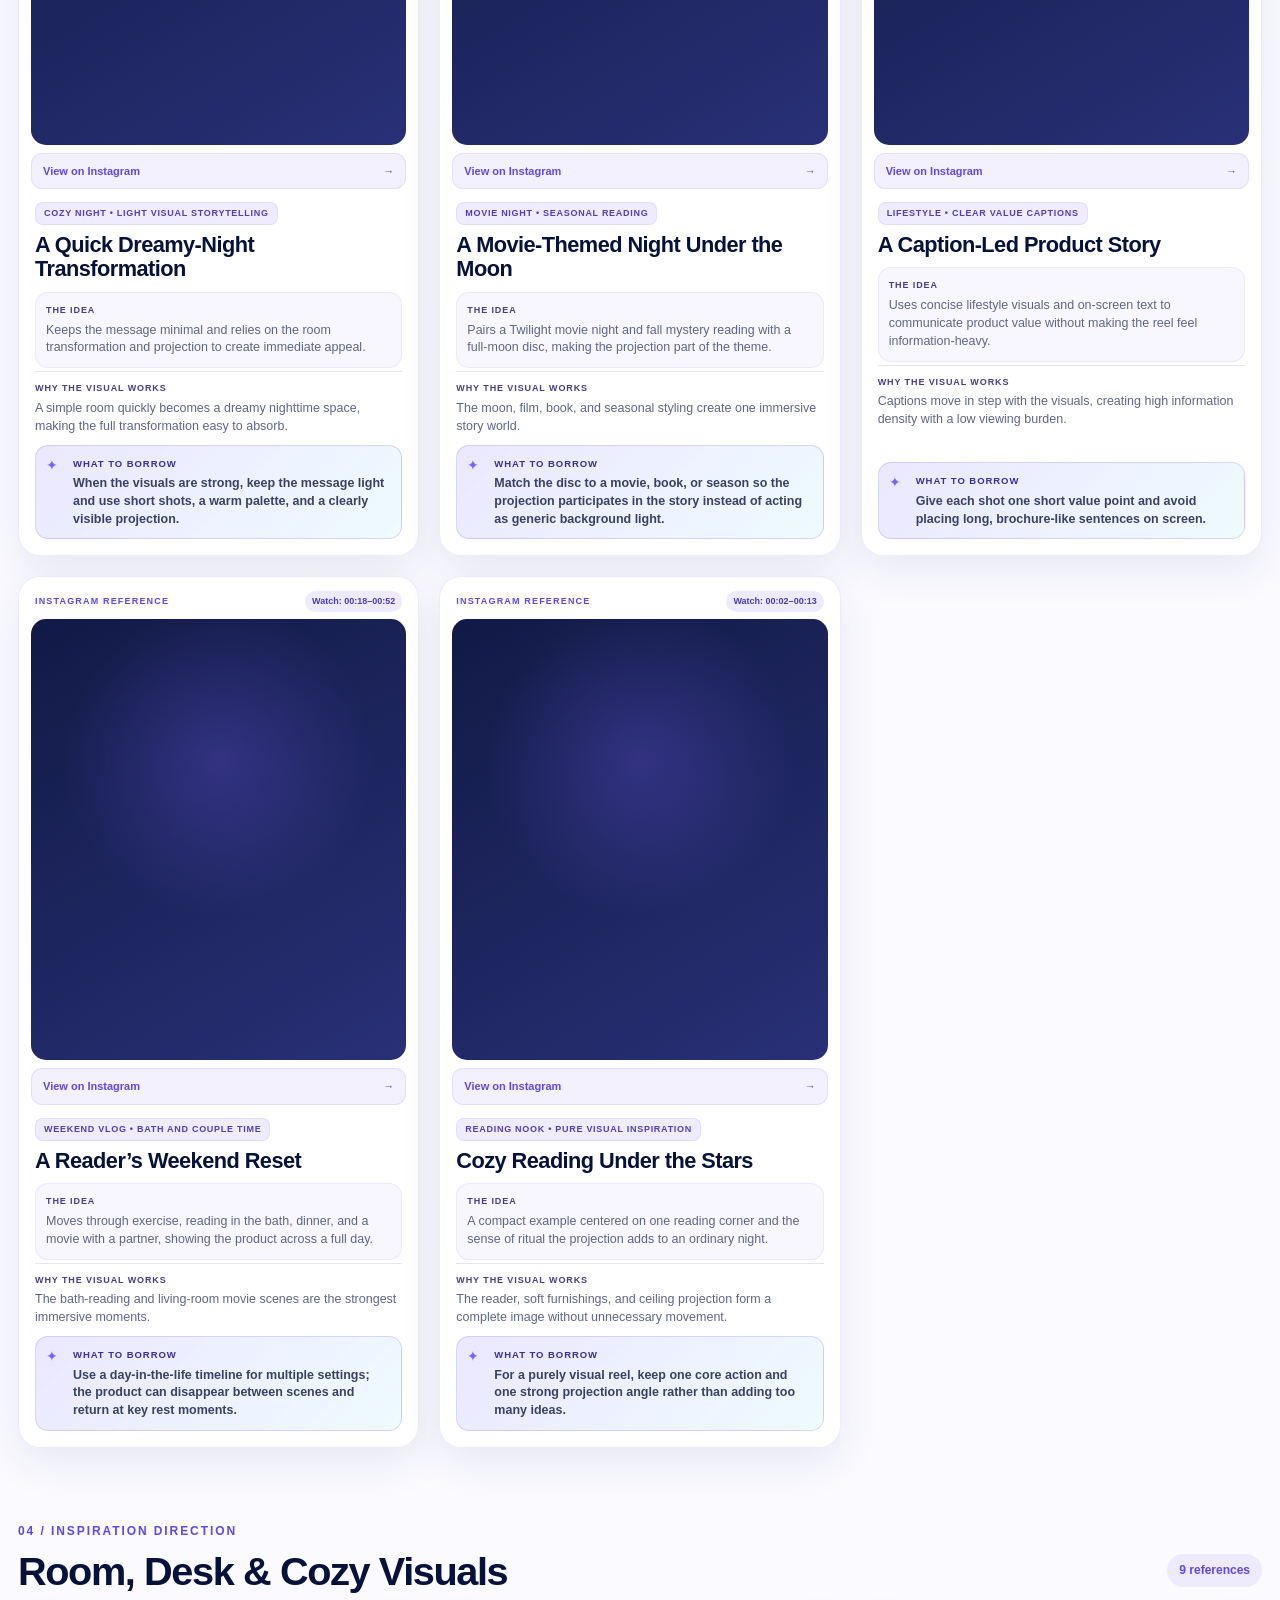
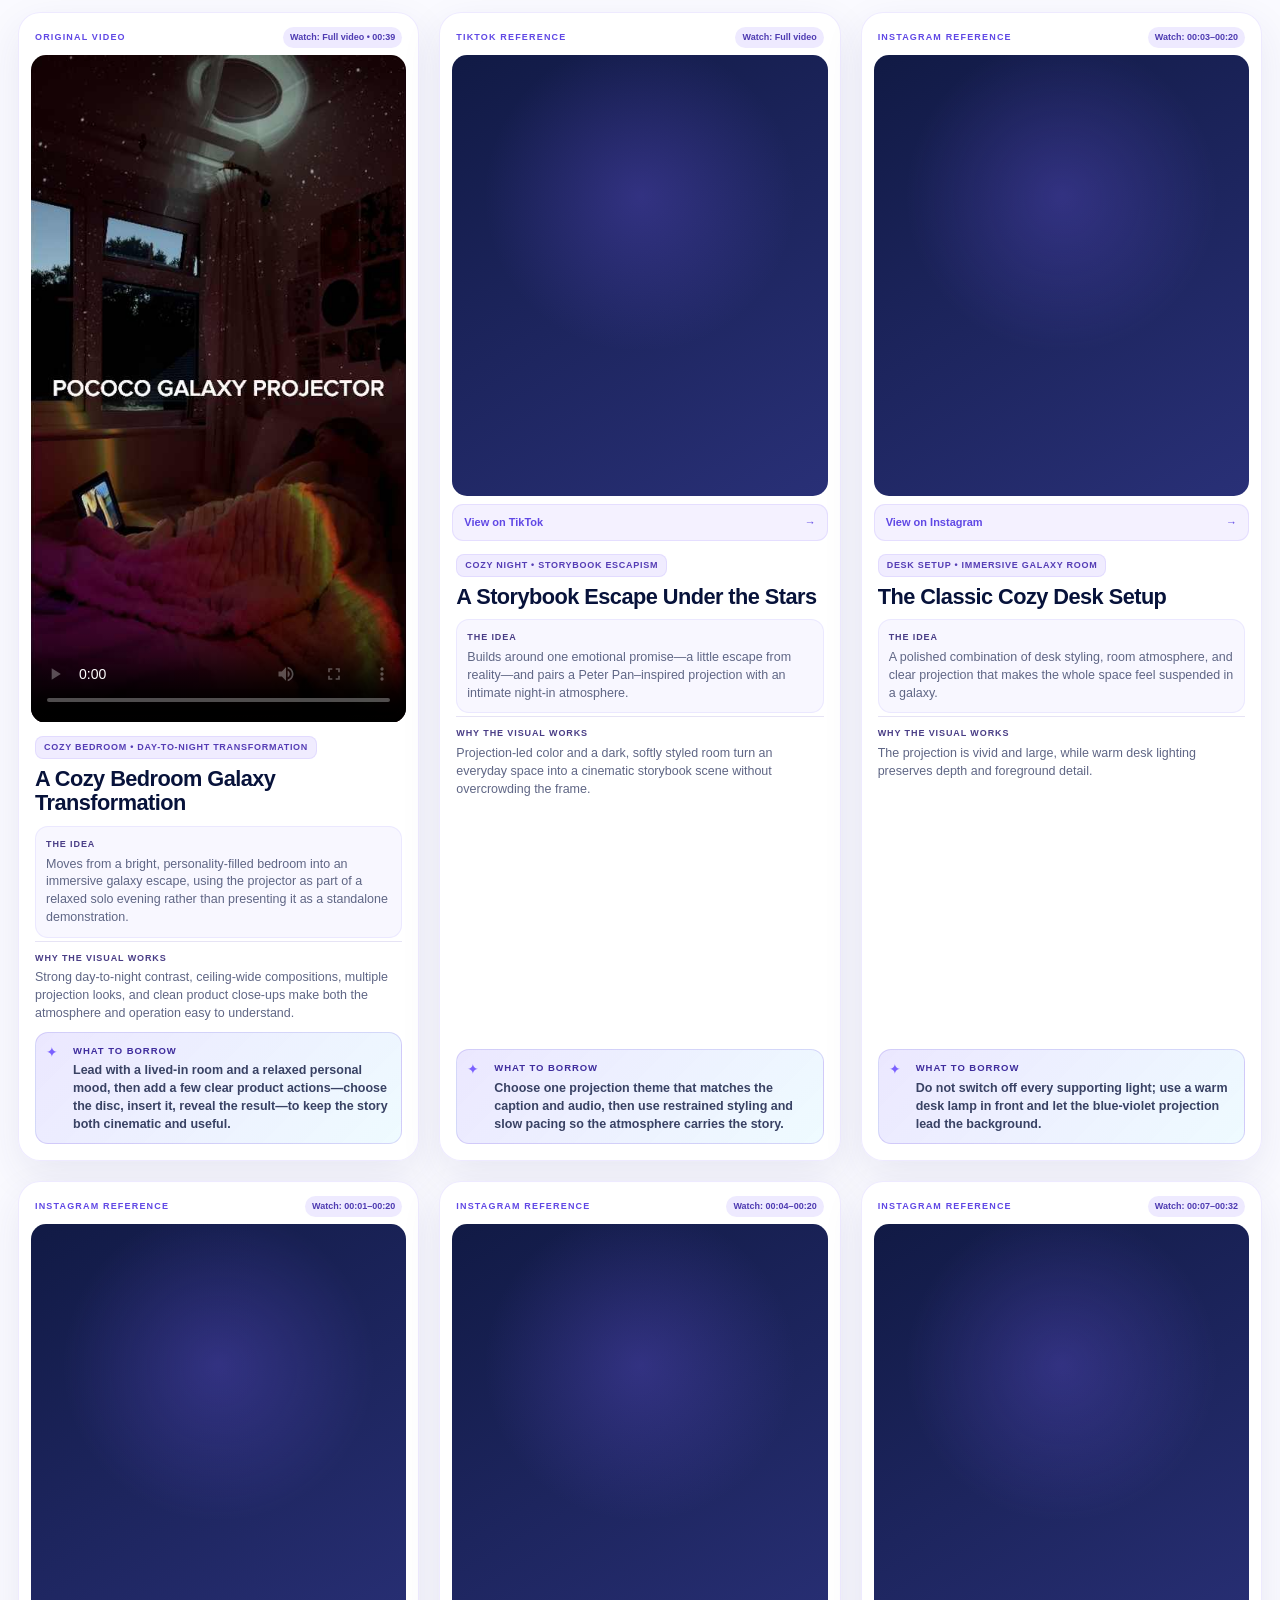
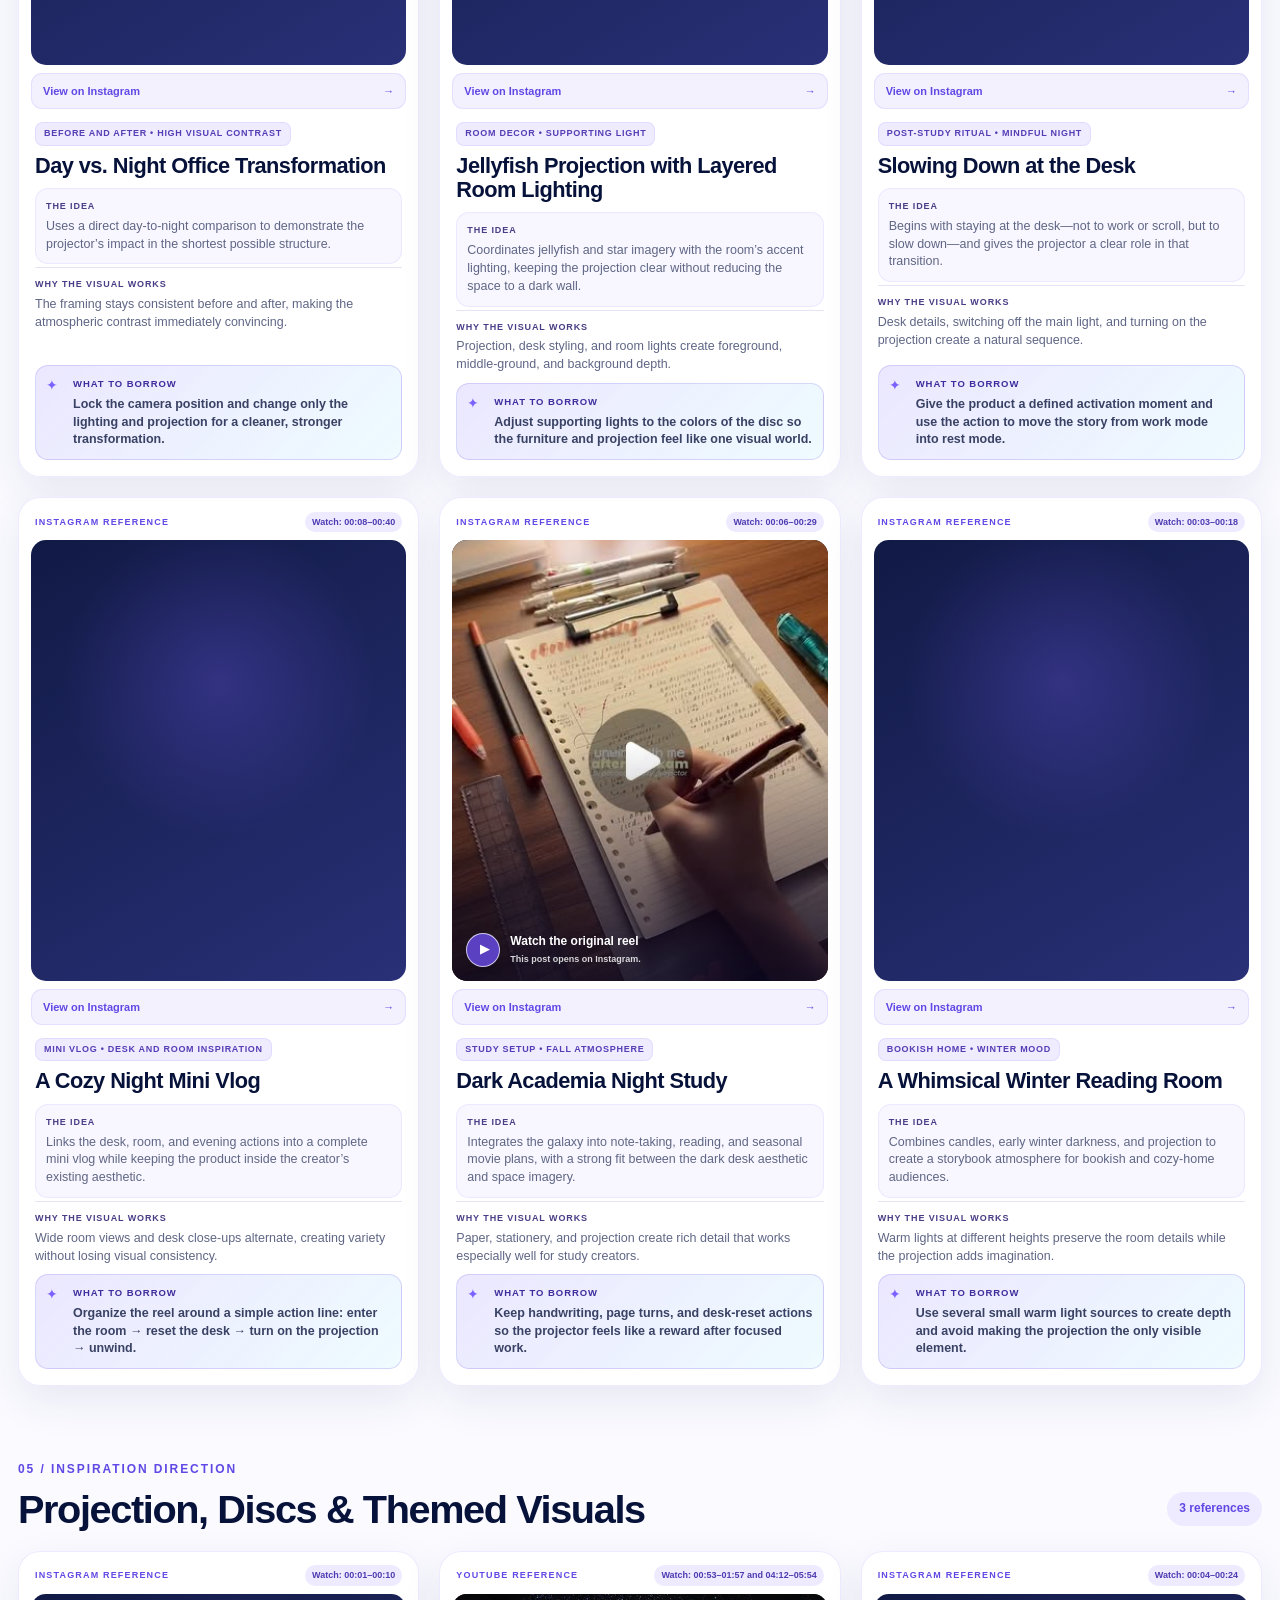
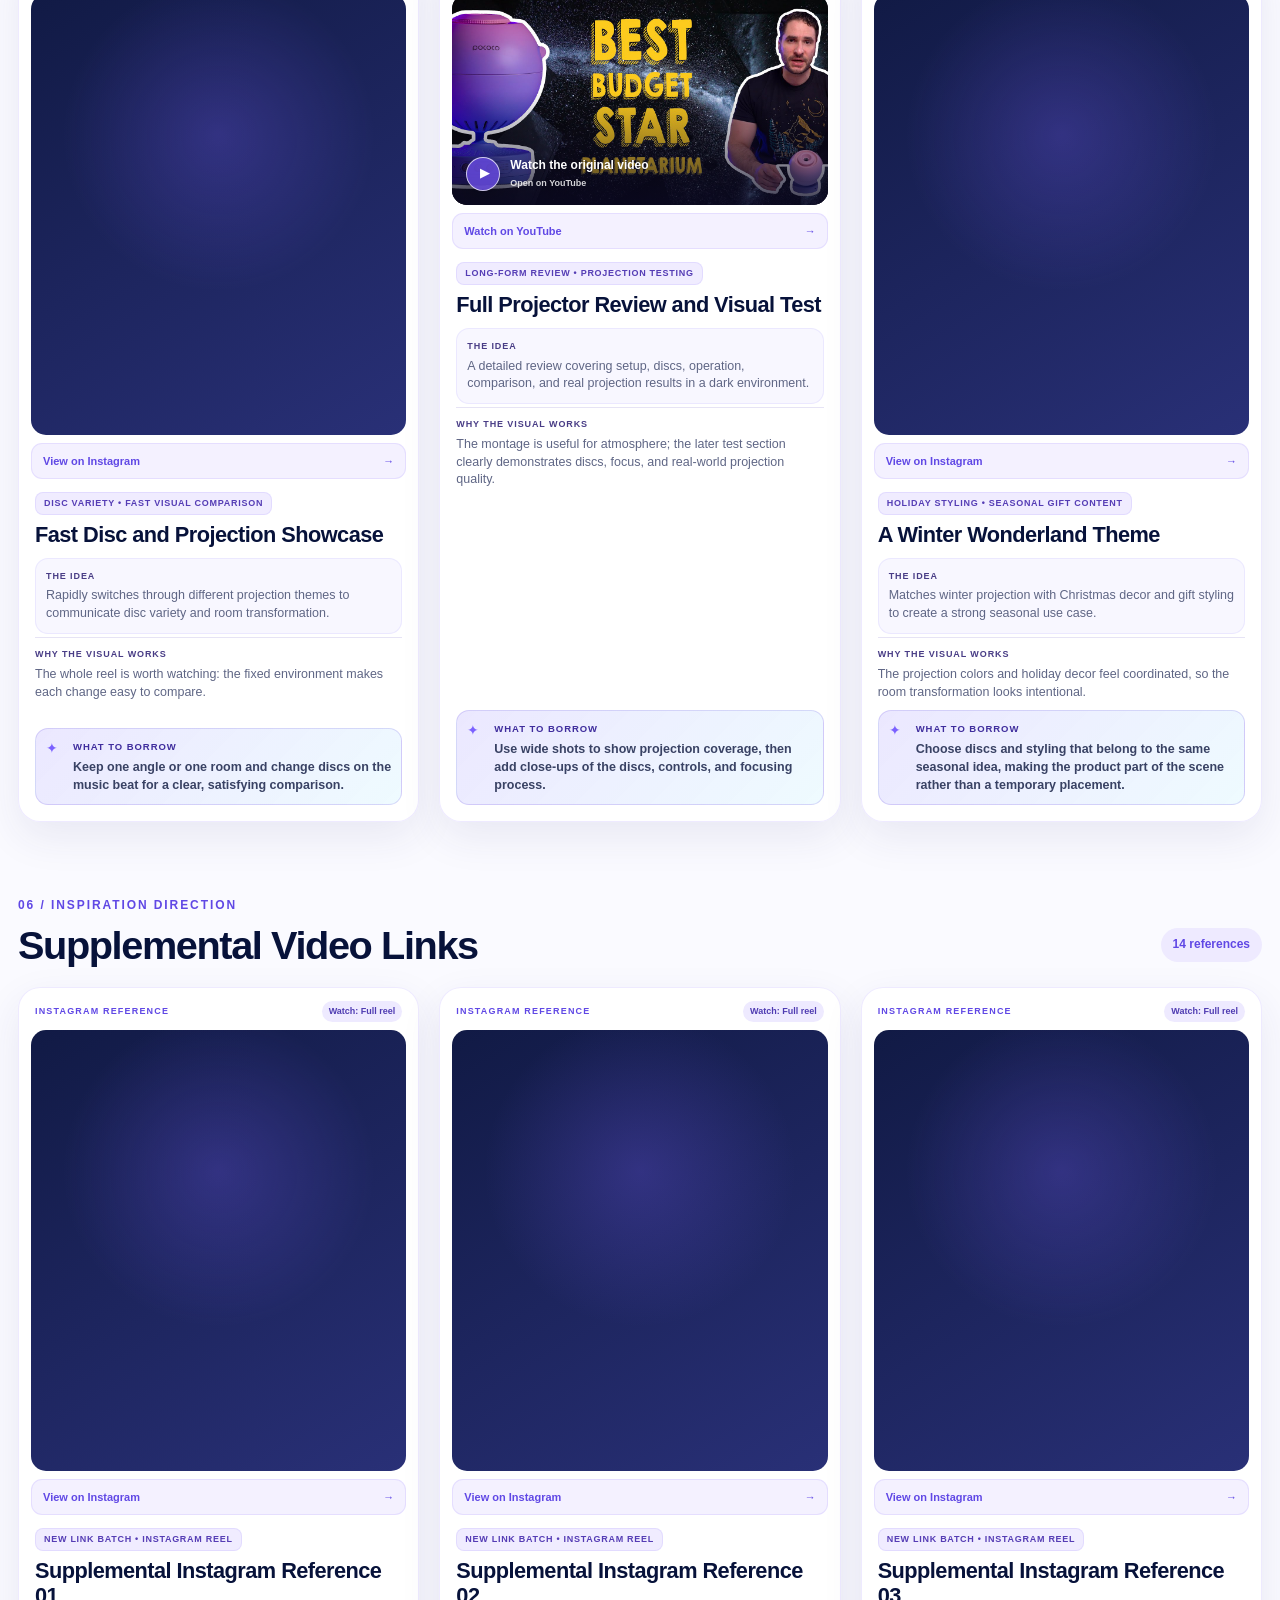
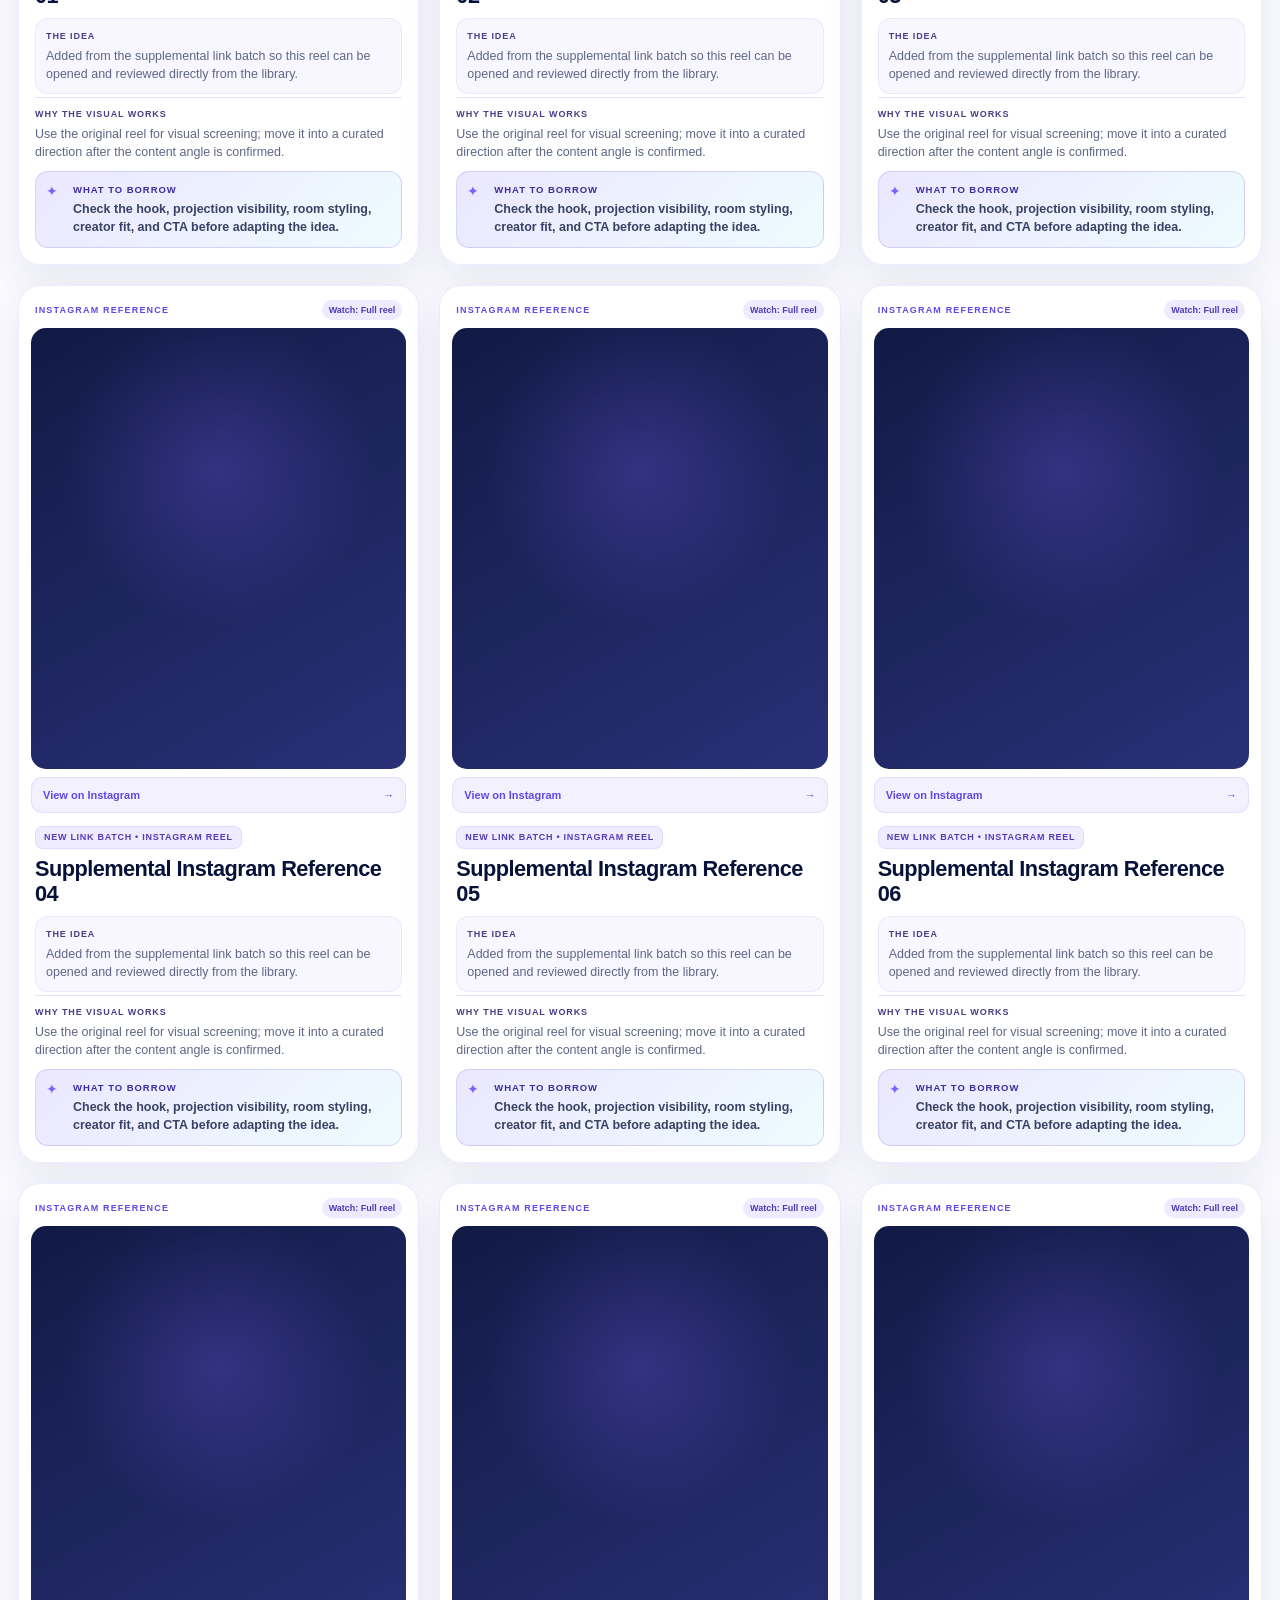
==== commit 89446bc6: "Revert unverified reel classification" ====
--- a/pococo-creator-inspiration-github-pages/index.html
+++ b/pococo-creator-inspiration-github-pages/index.html
@@ -46,7 +46,7 @@
         </p>
         <div class="hero-actions">
           <a class="button primary" href="#family">Start exploring</a>
-          <p><strong>49</strong> curated examples / <strong>5</strong> creative directions</p>
+          <p><strong>49</strong> curated examples / <strong>6</strong> creative directions</p>
         </div>
       </div>
       <div class="hero-visual">
@@ -138,4 +138,3 @@
 </body>
 </html>
 
-
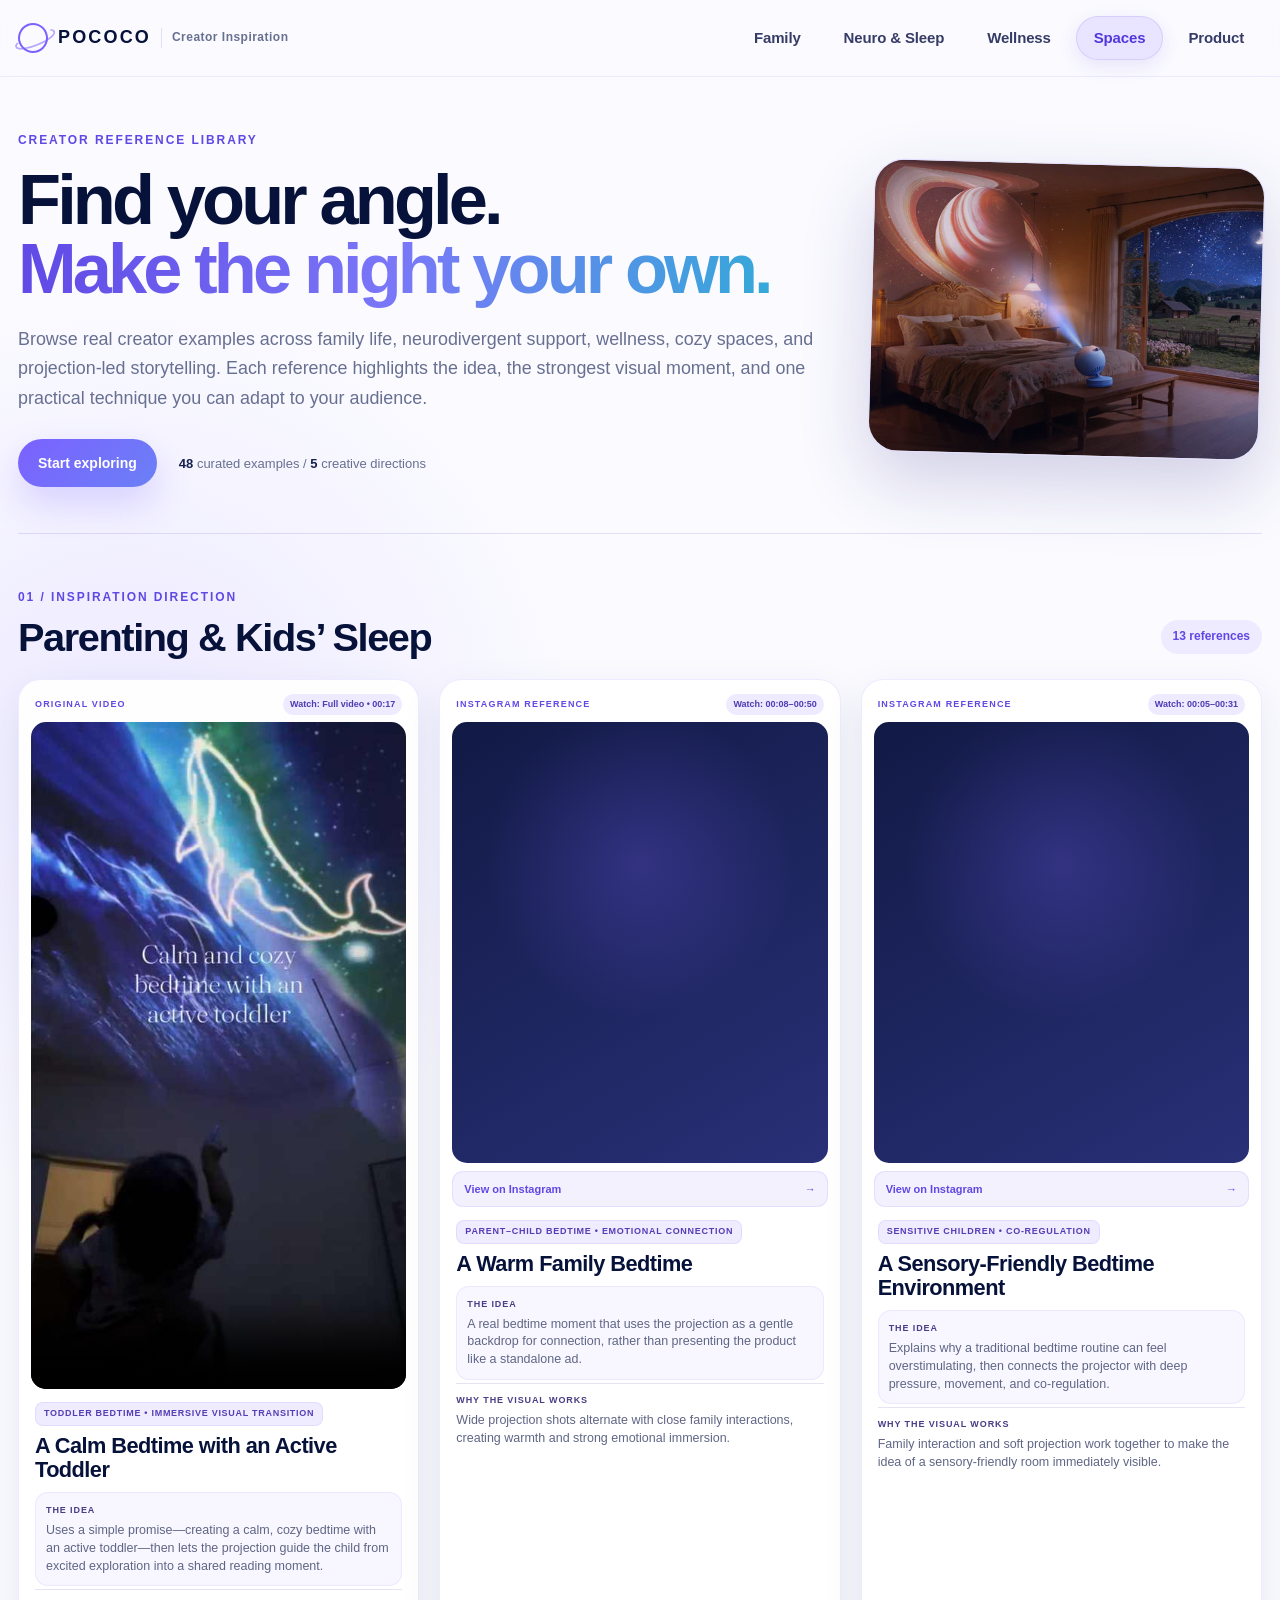
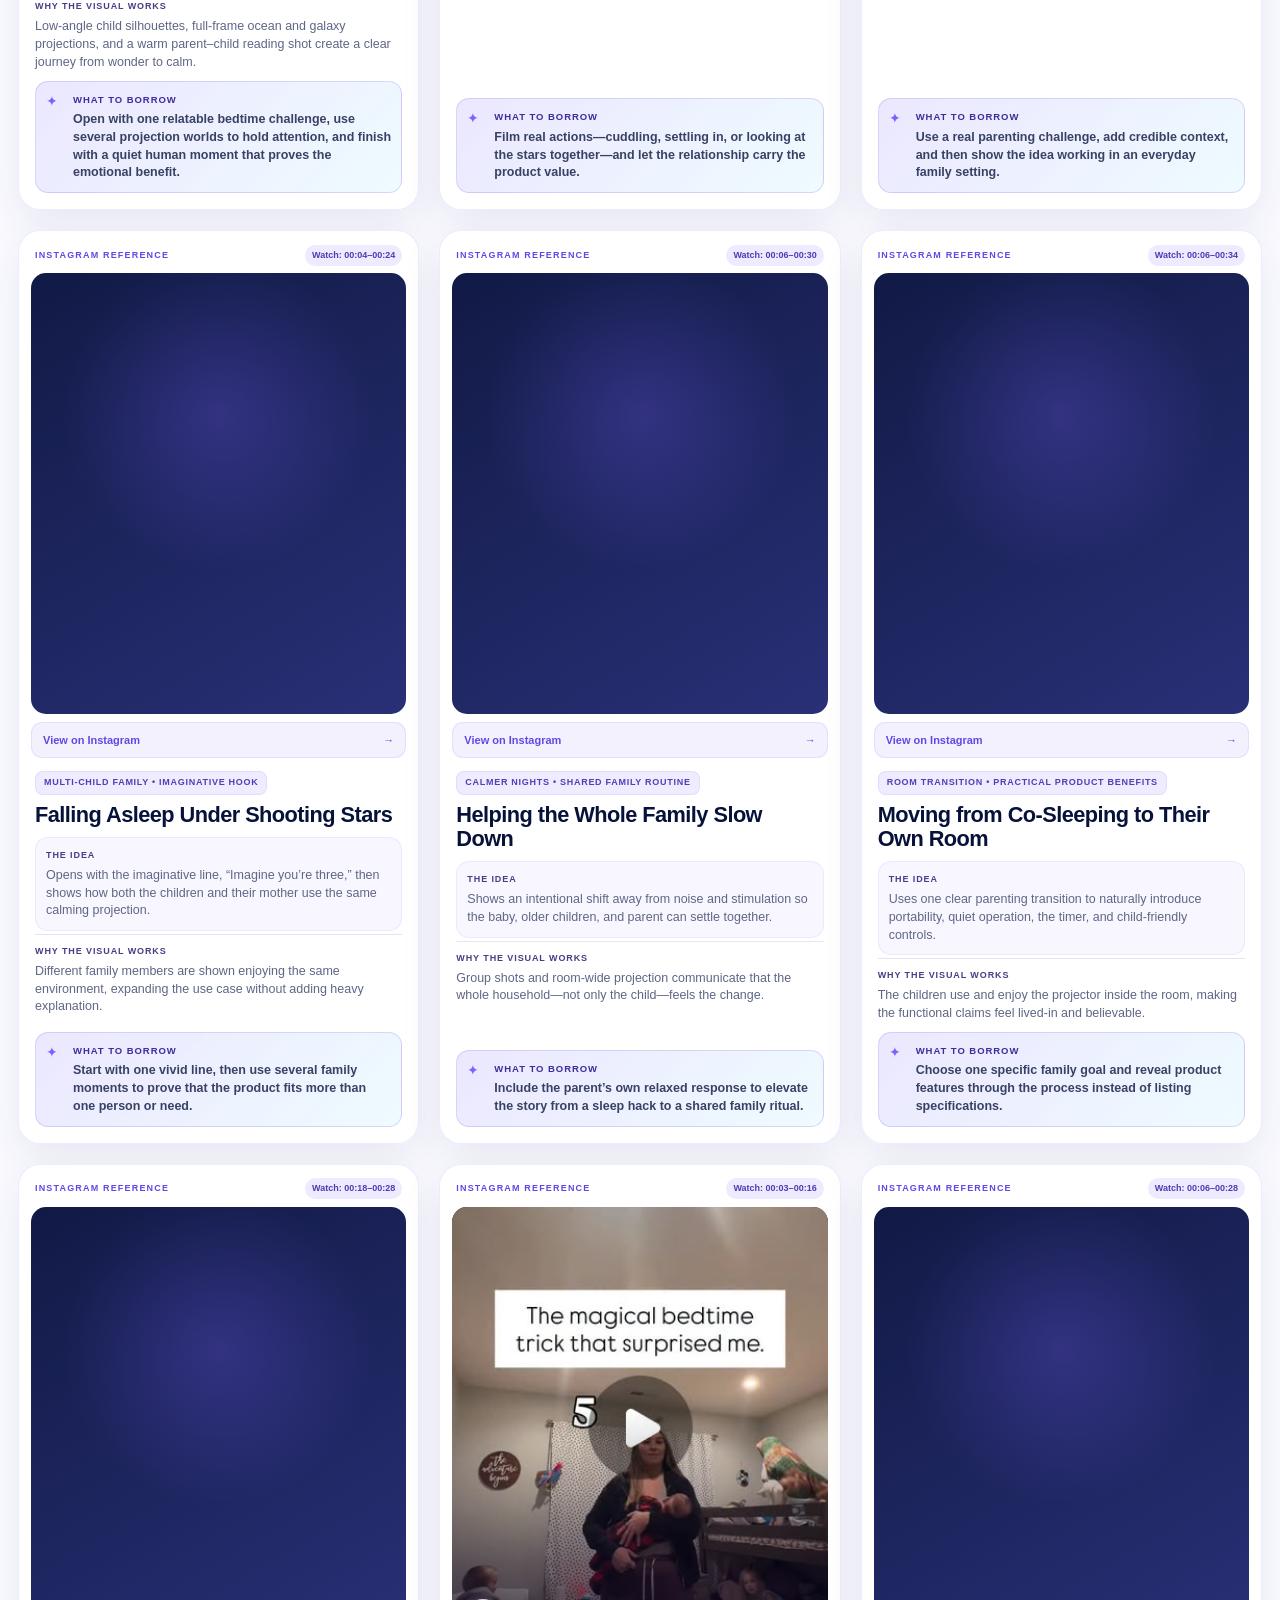
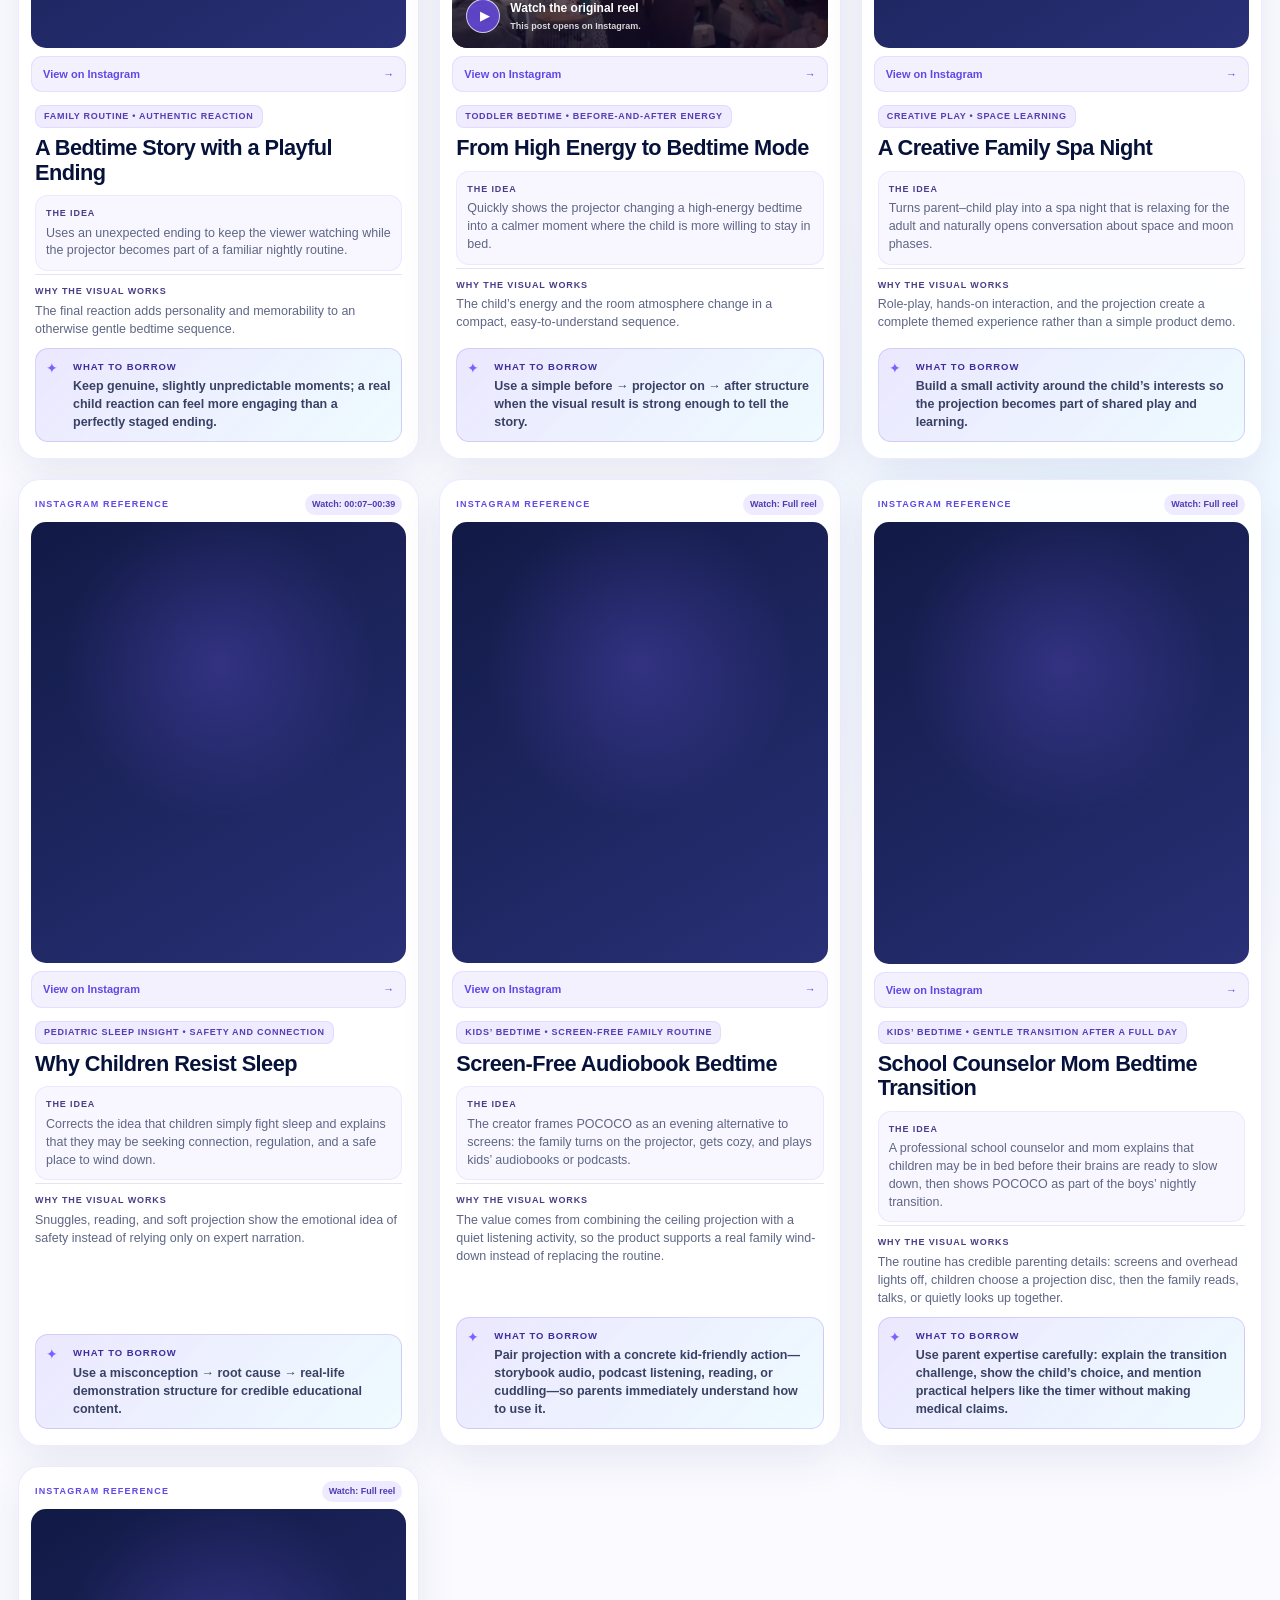
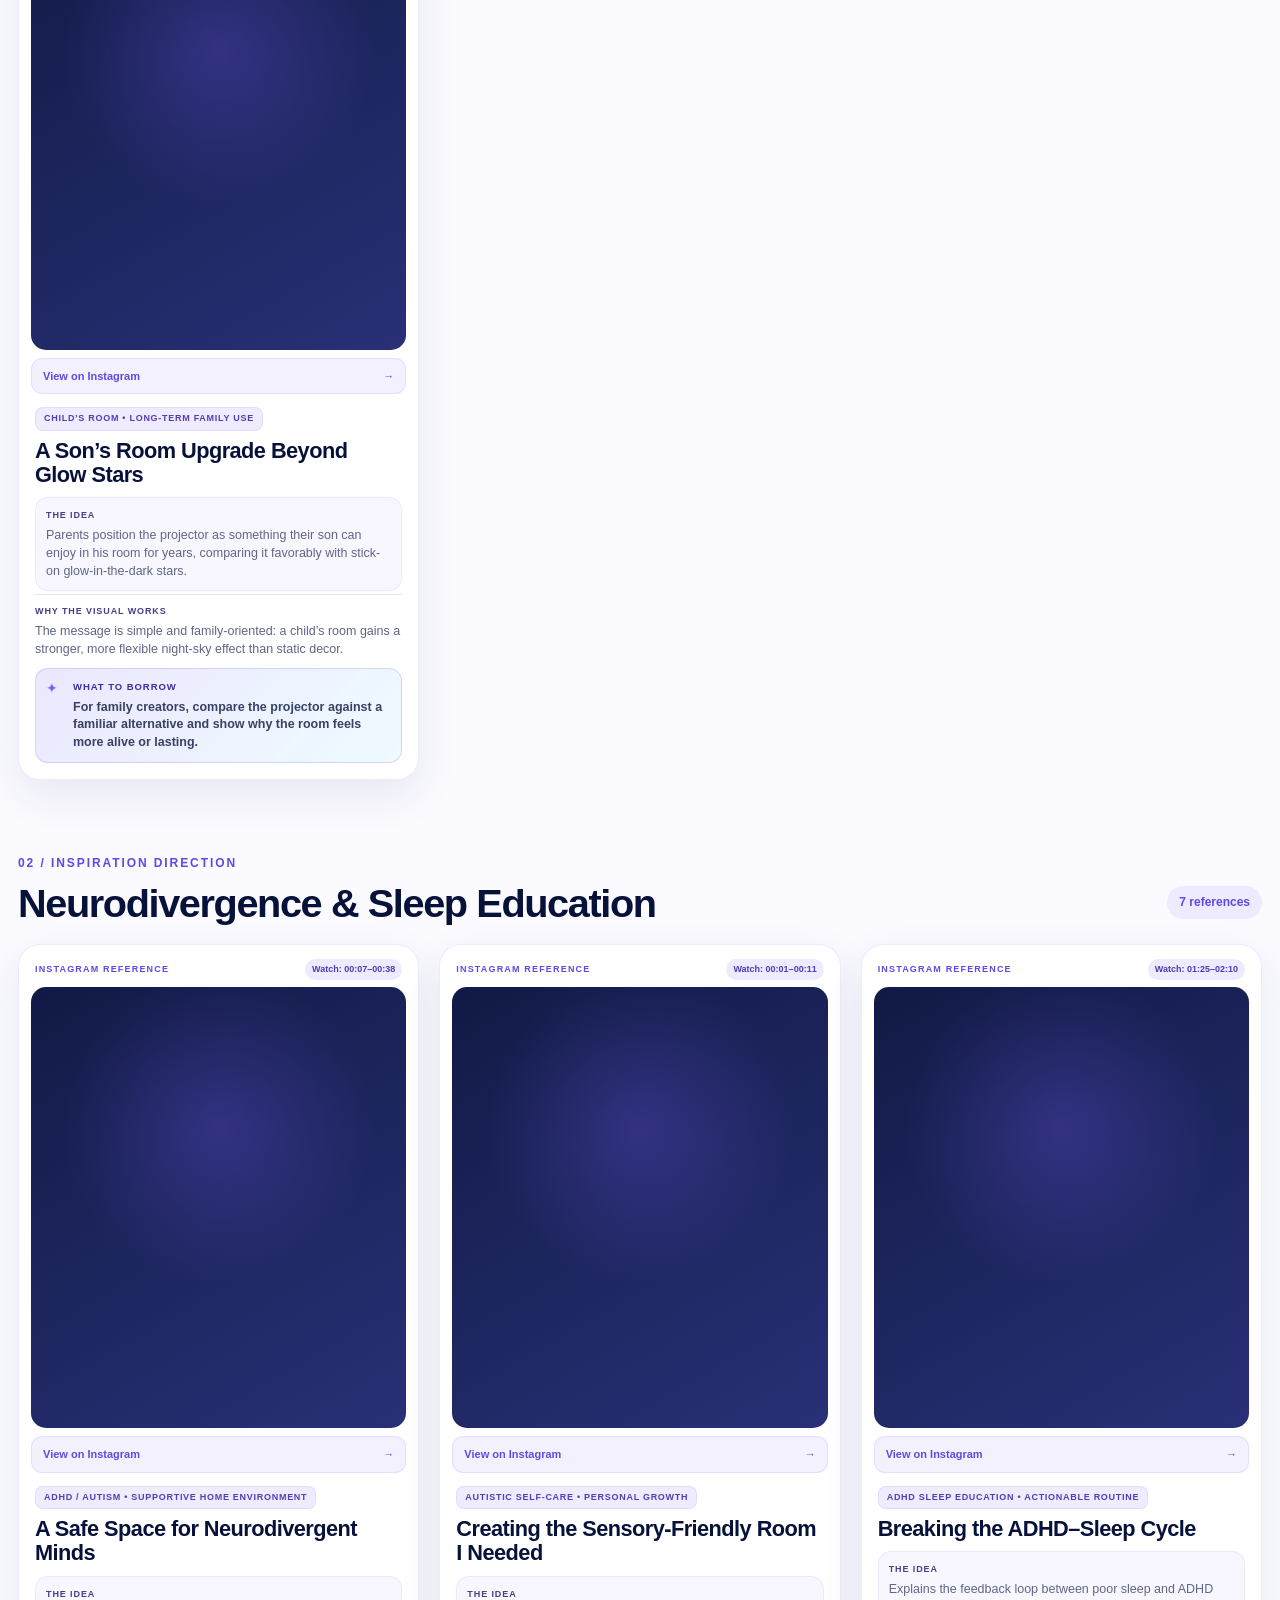
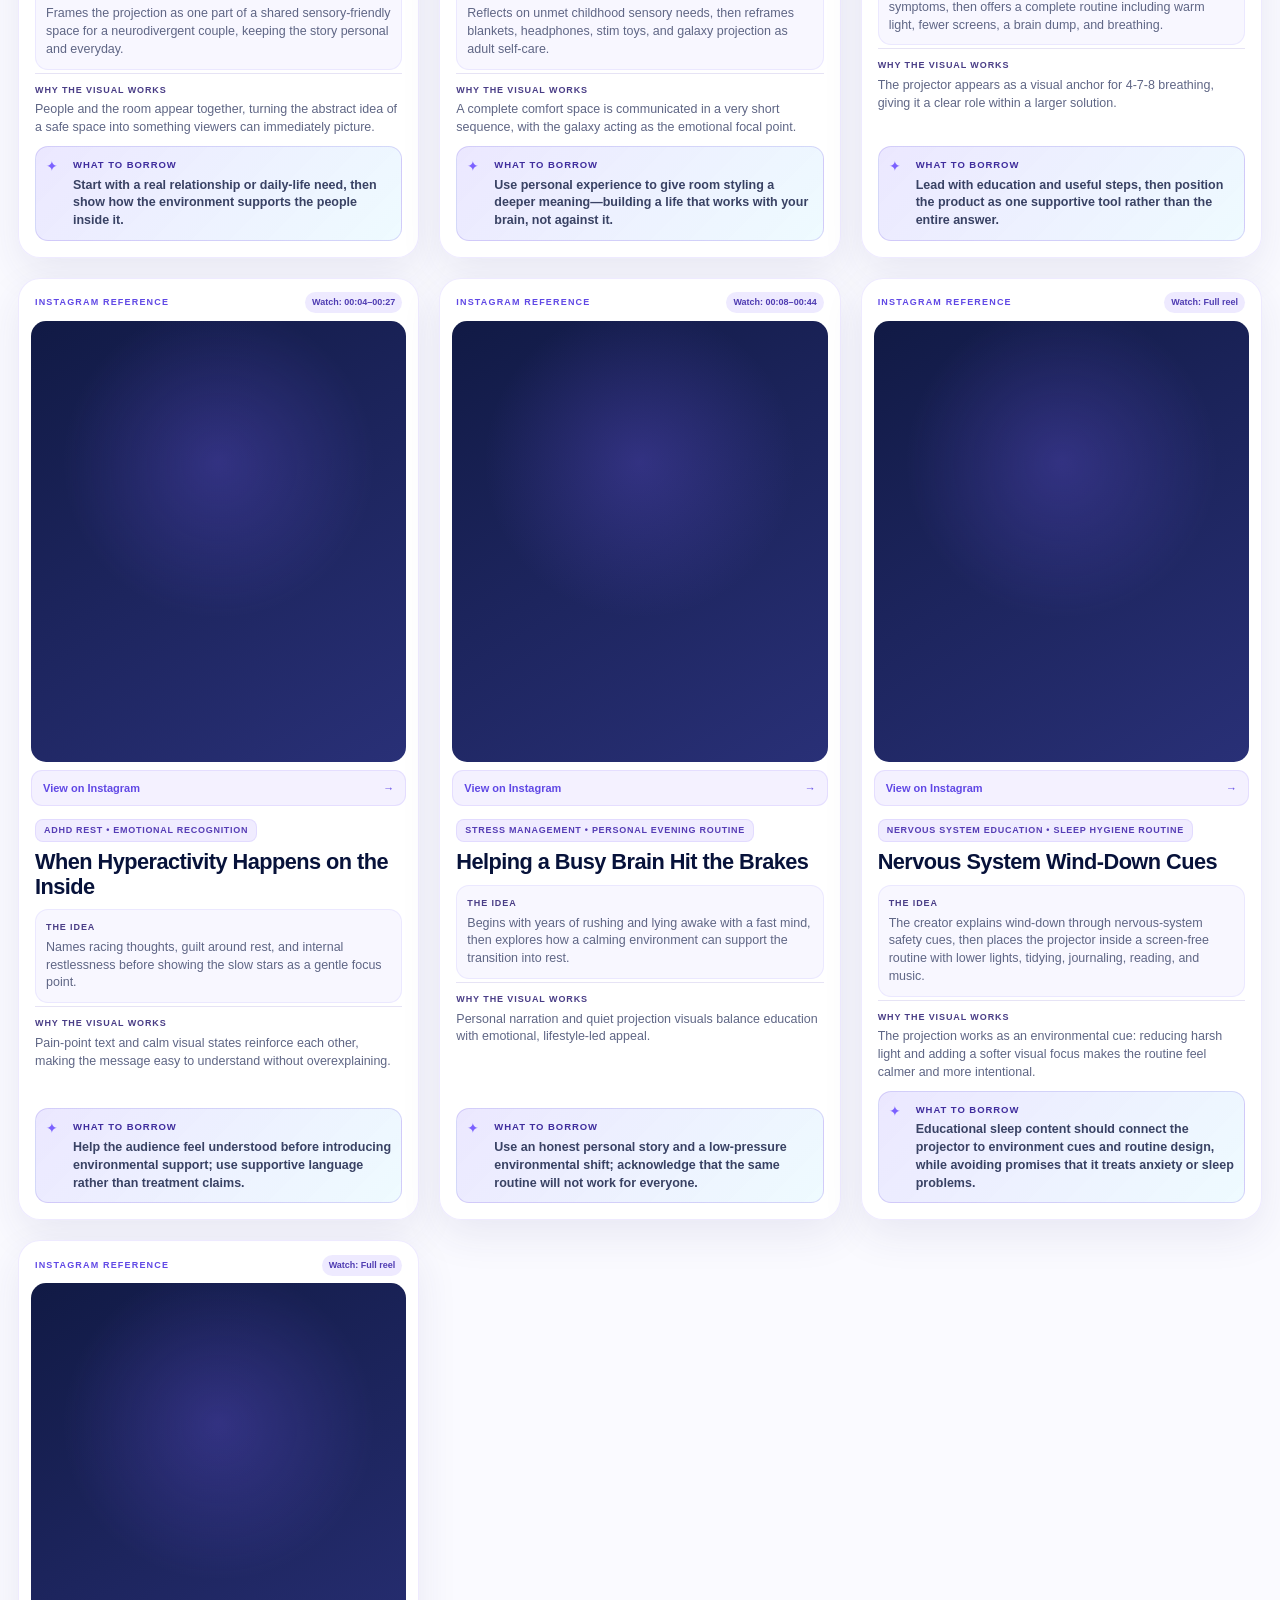
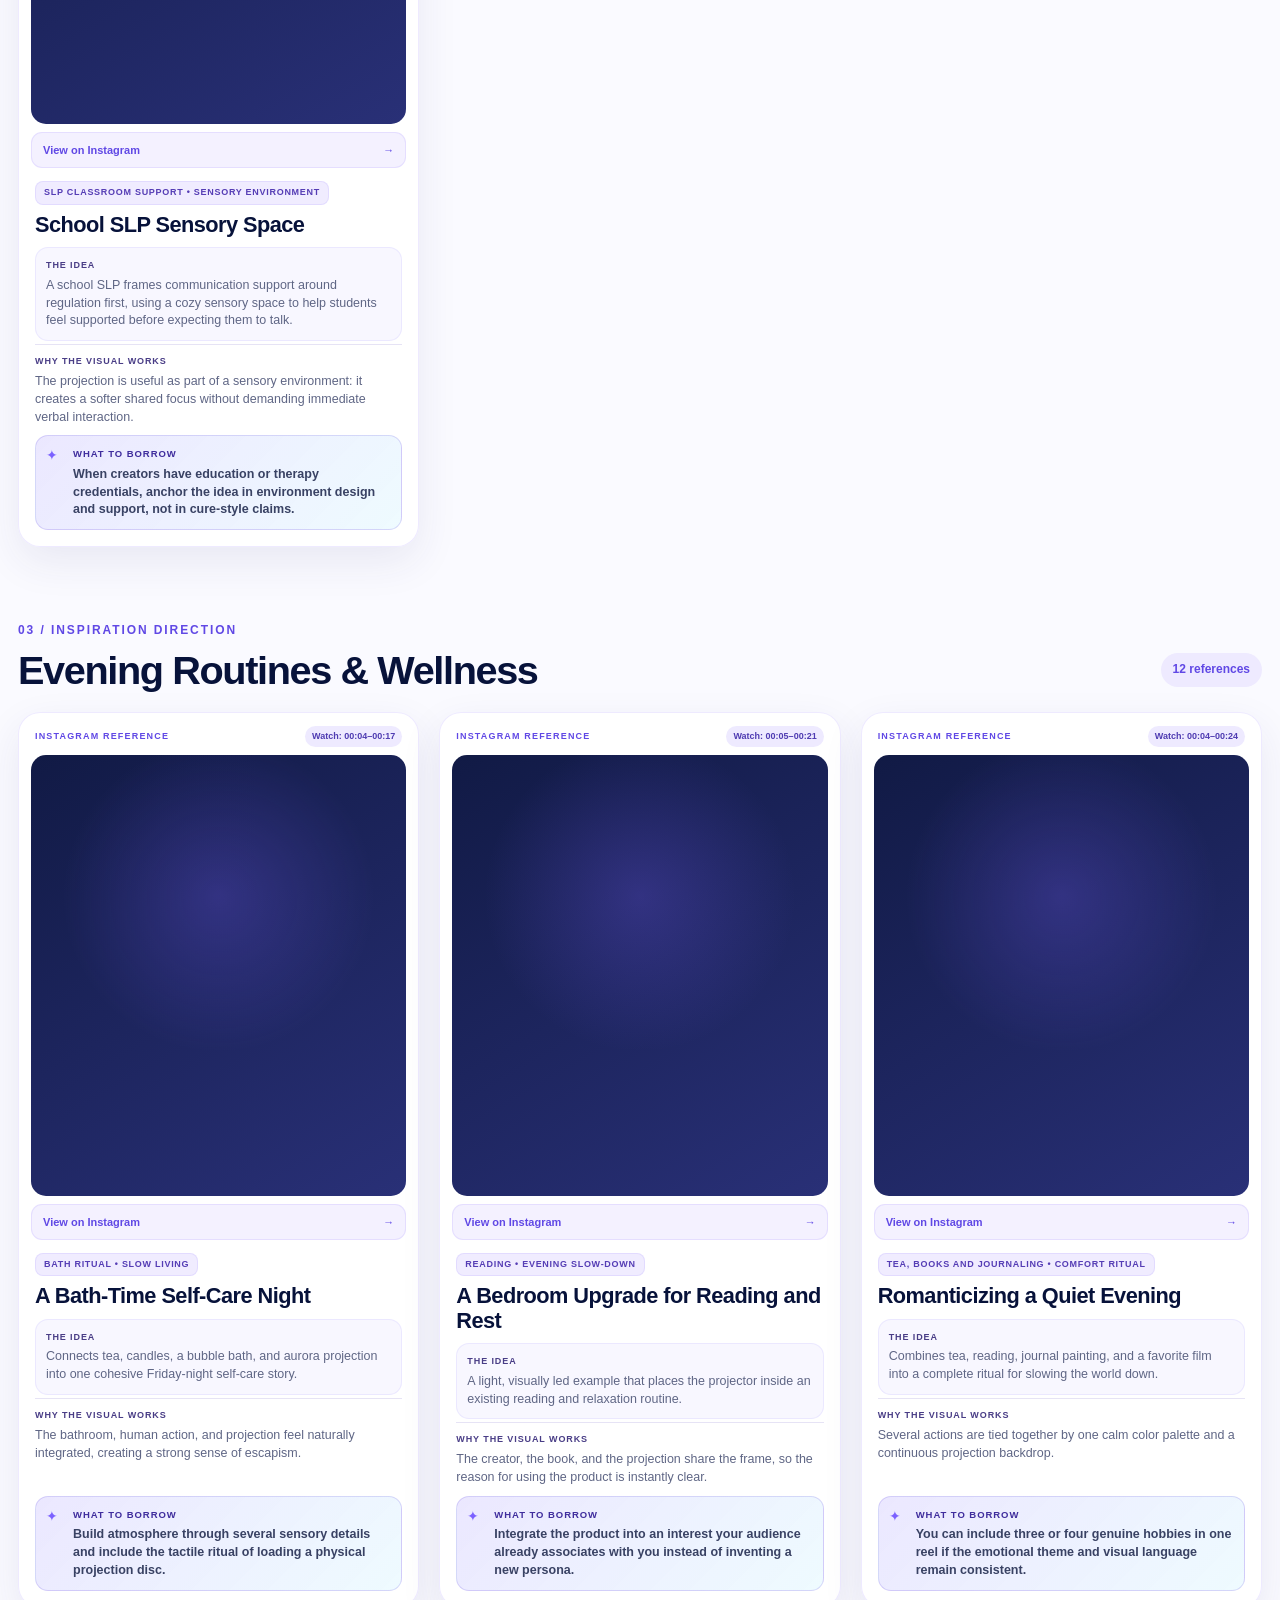
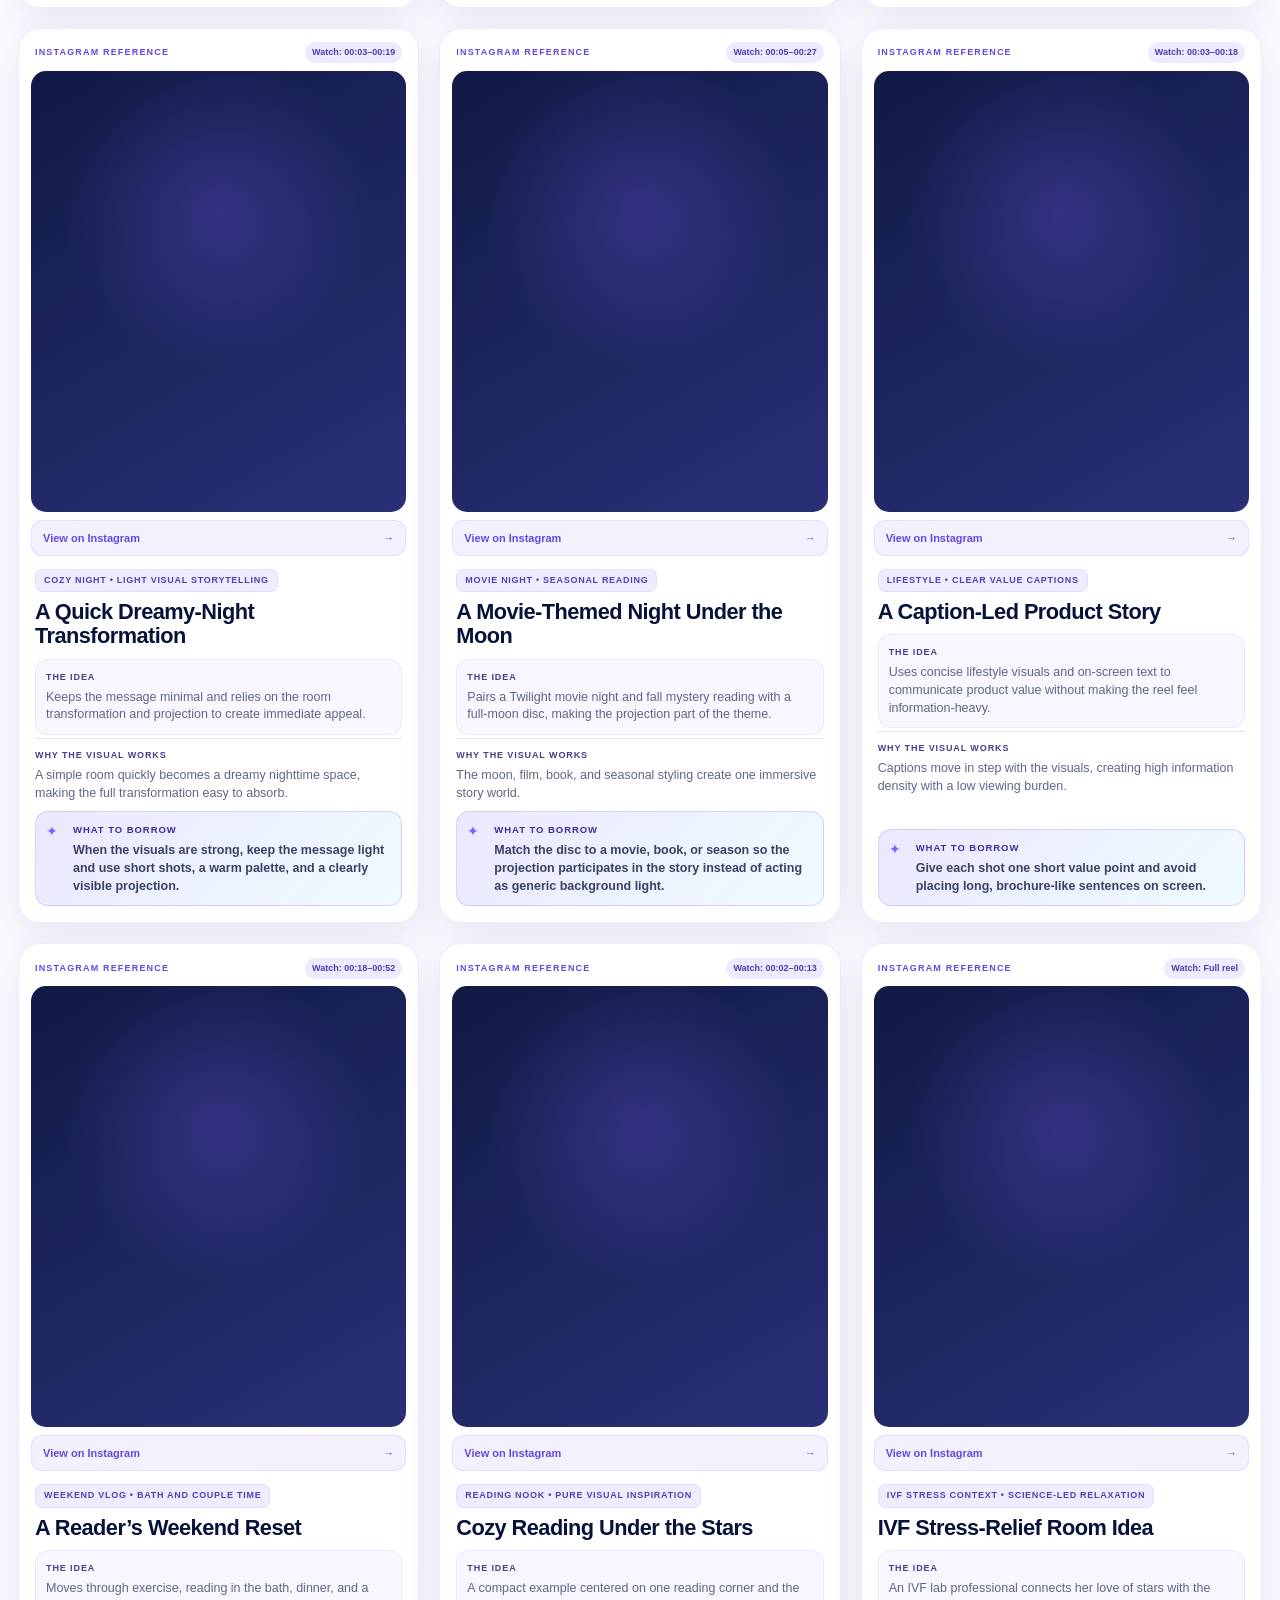
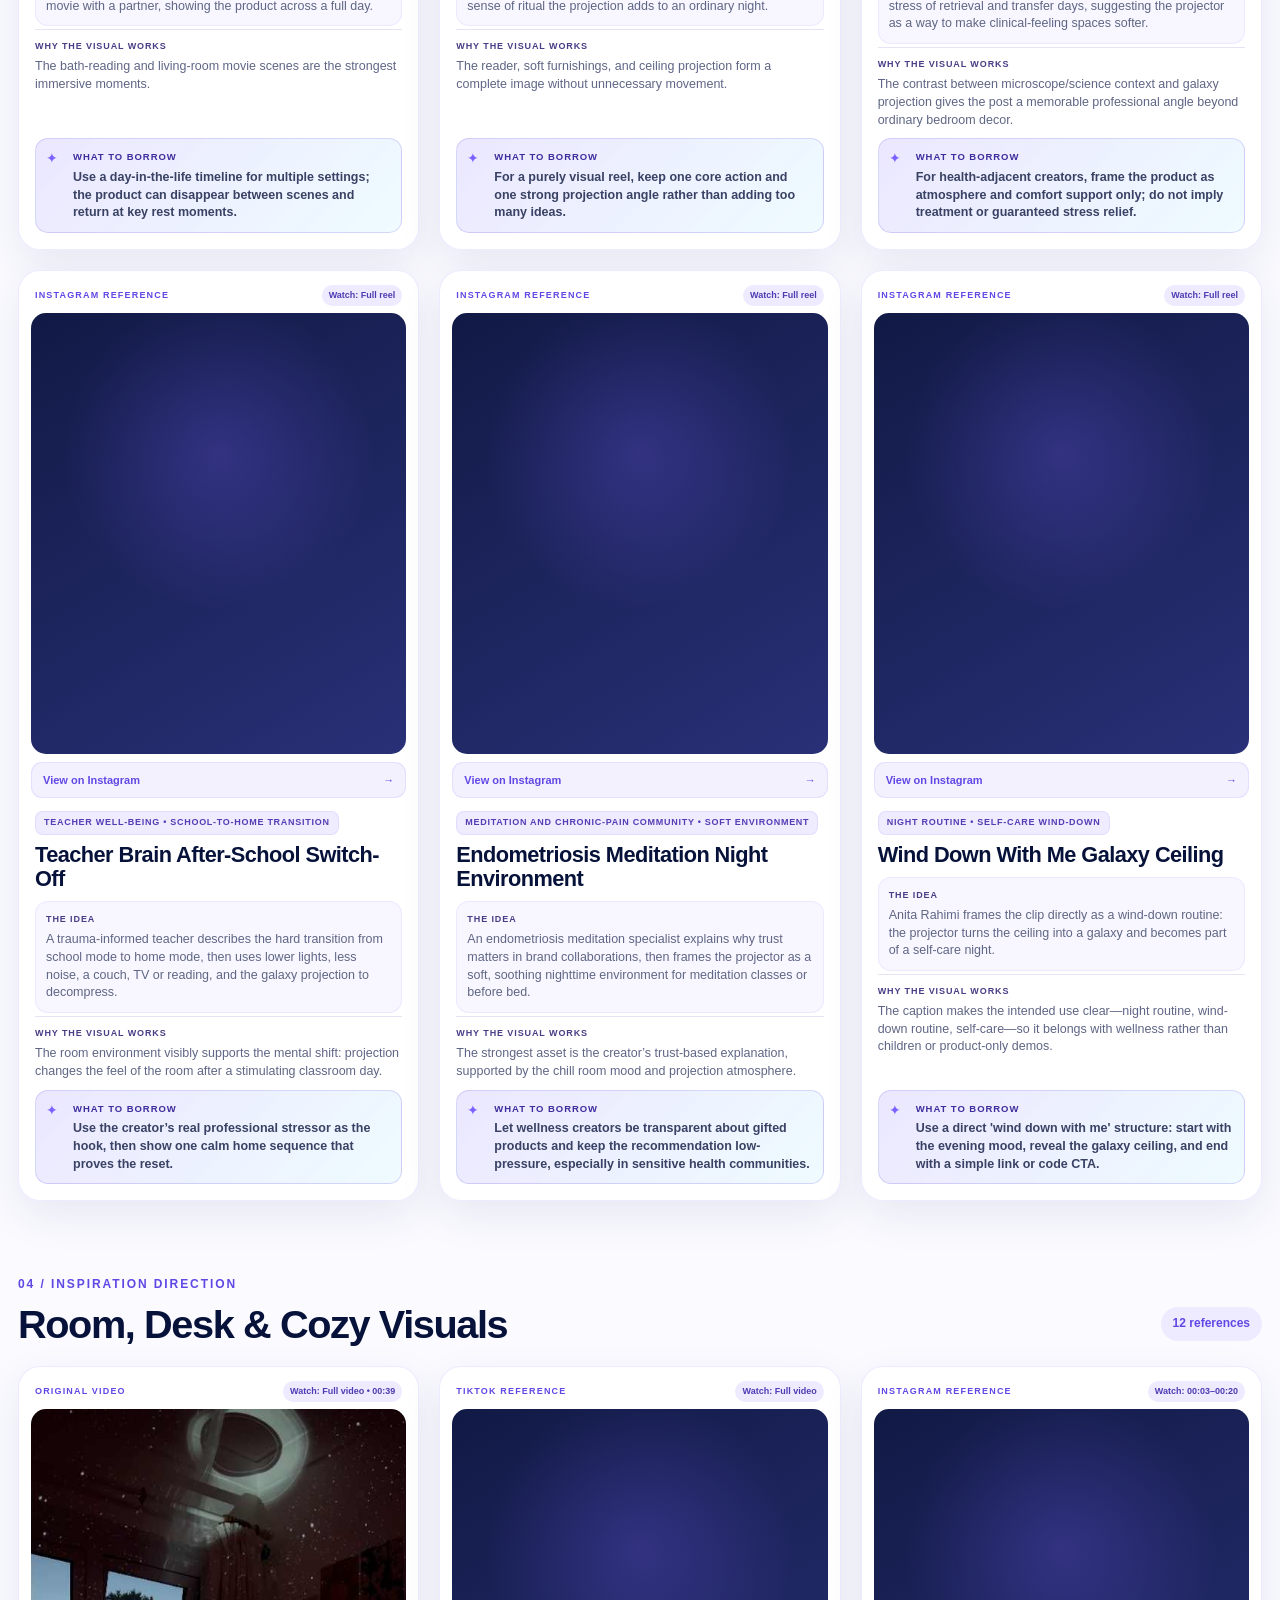
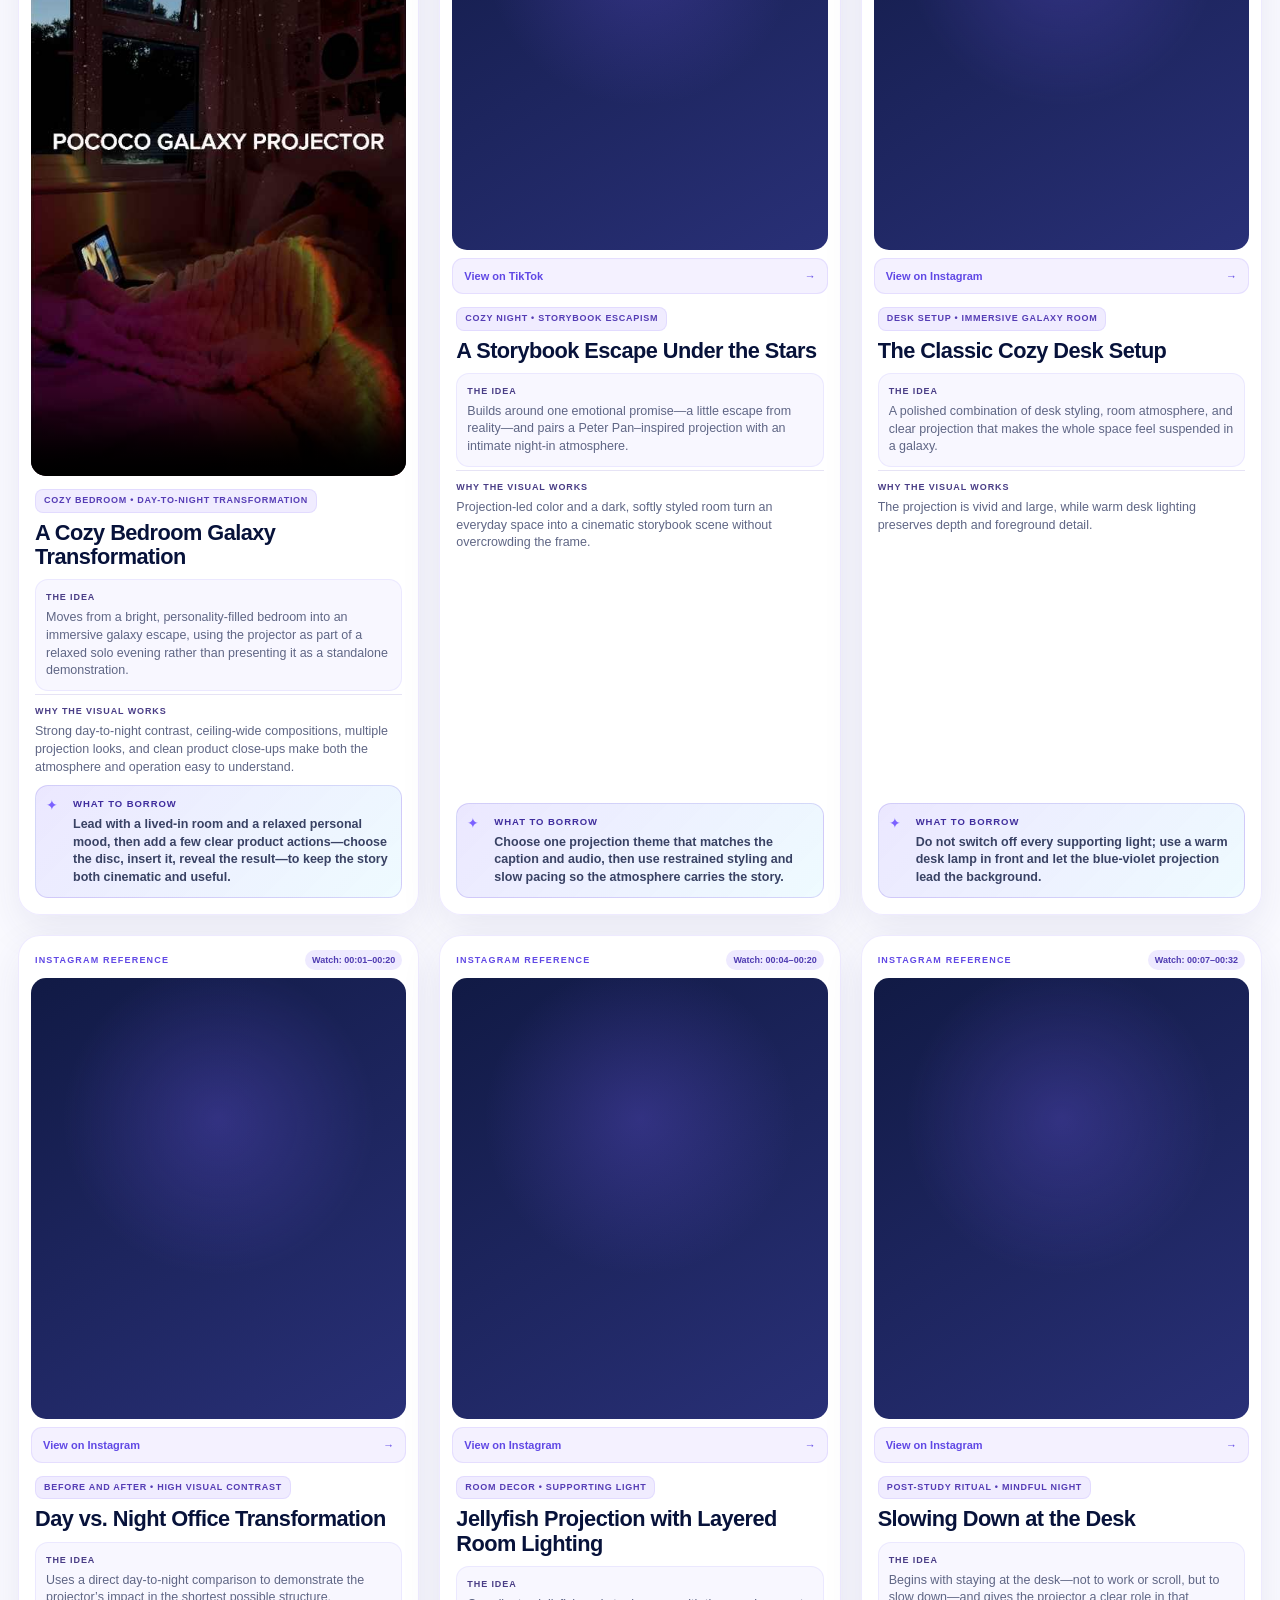
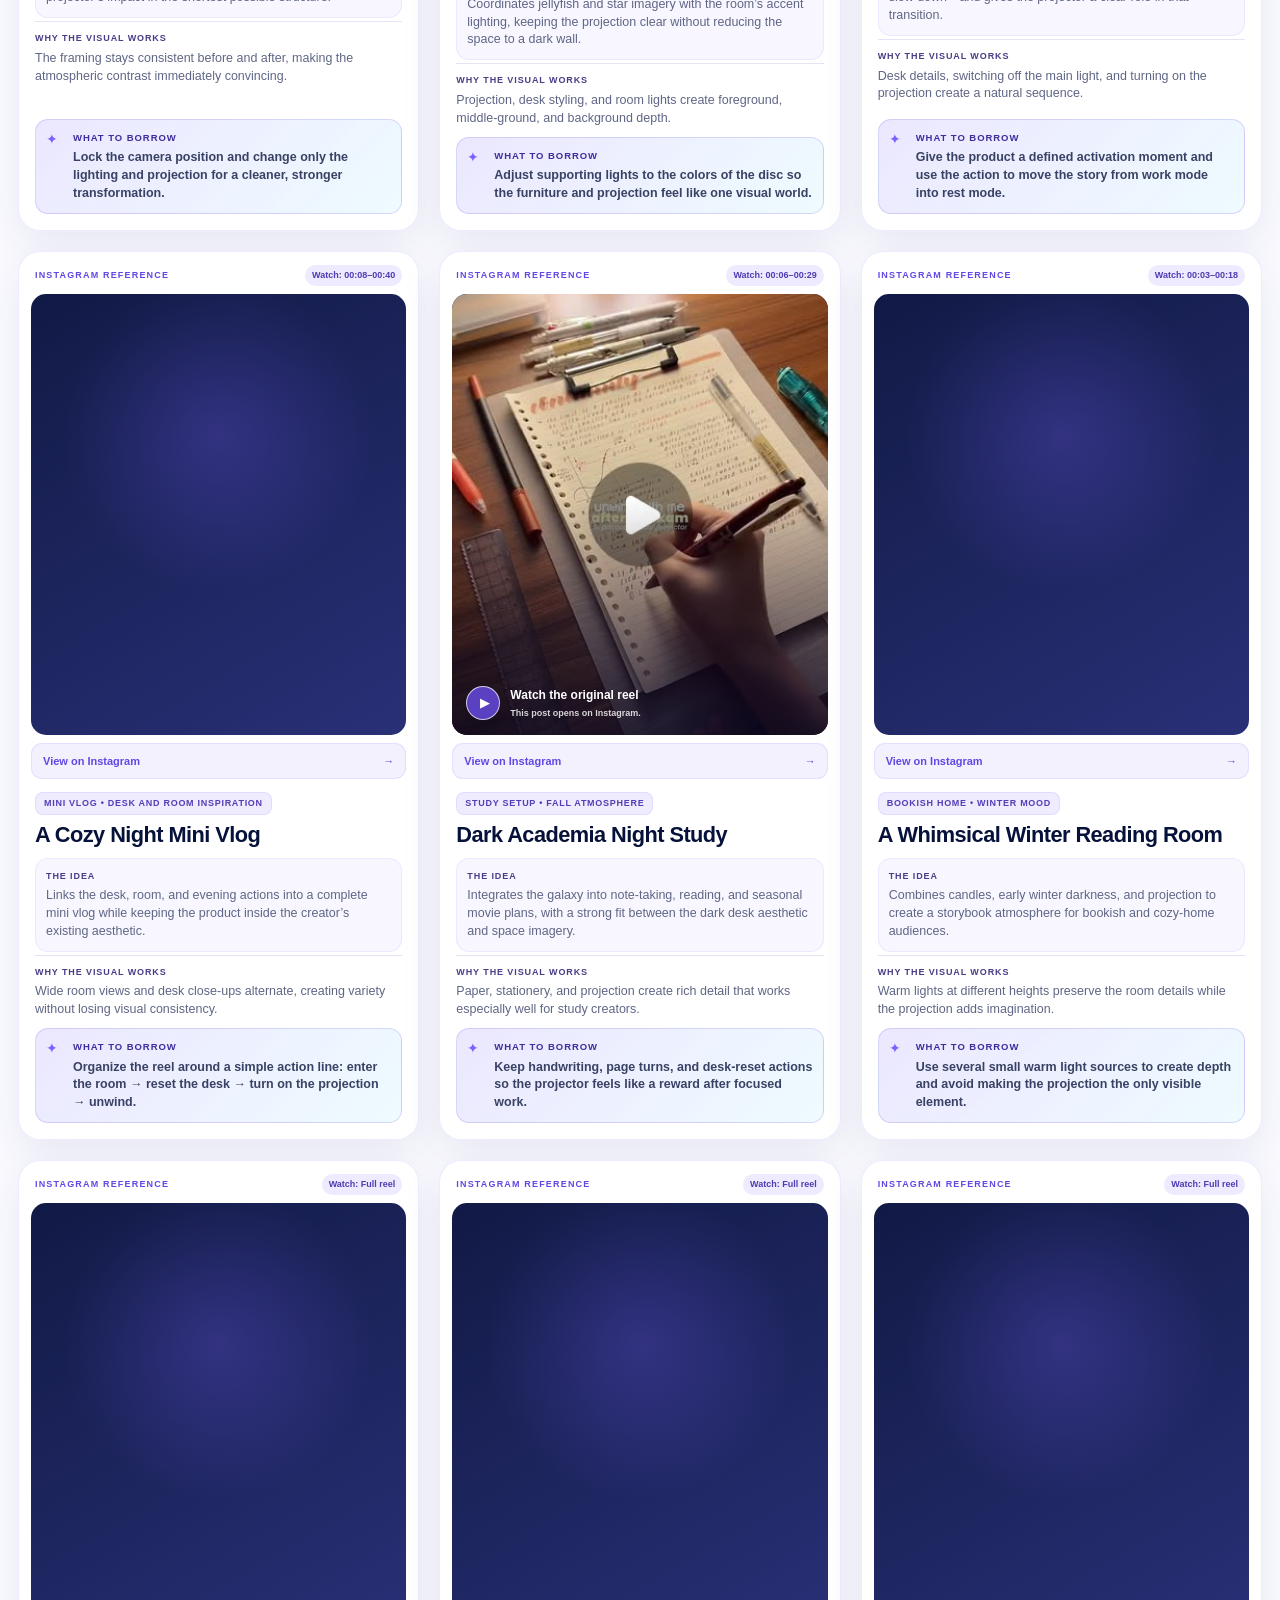
==== commit 8cffb84f: "Add verified reels into existing categories" ====
--- a/pococo-creator-inspiration-github-pages/index.html
+++ b/pococo-creator-inspiration-github-pages/index.html
@@ -46,7 +46,7 @@
         </p>
         <div class="hero-actions">
           <a class="button primary" href="#family">Start exploring</a>
-          <p><strong>49</strong> curated examples / <strong>6</strong> creative directions</p>
+          <p><strong>48</strong> curated examples / <strong>5</strong> creative directions</p>
         </div>
       </div>
       <div class="hero-visual">
@@ -138,3 +138,4 @@
 </body>
 </html>
 
+
